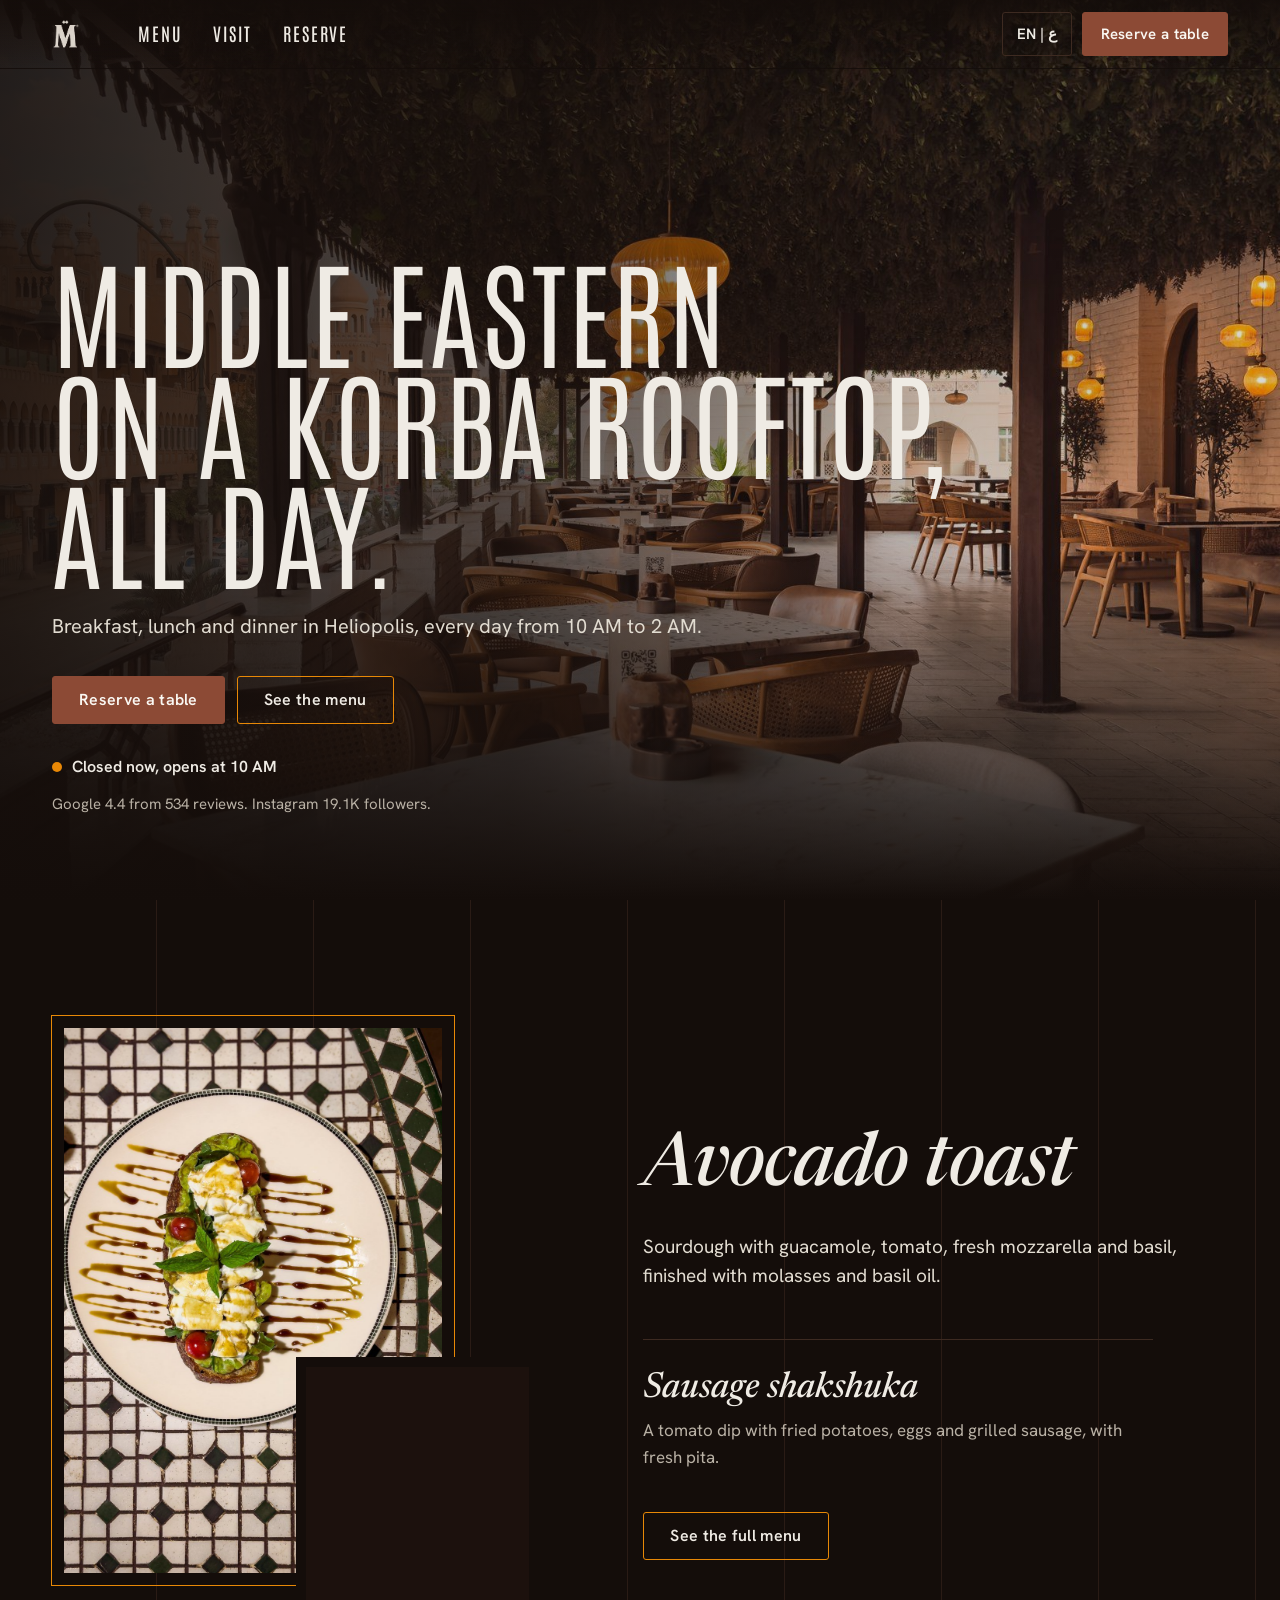
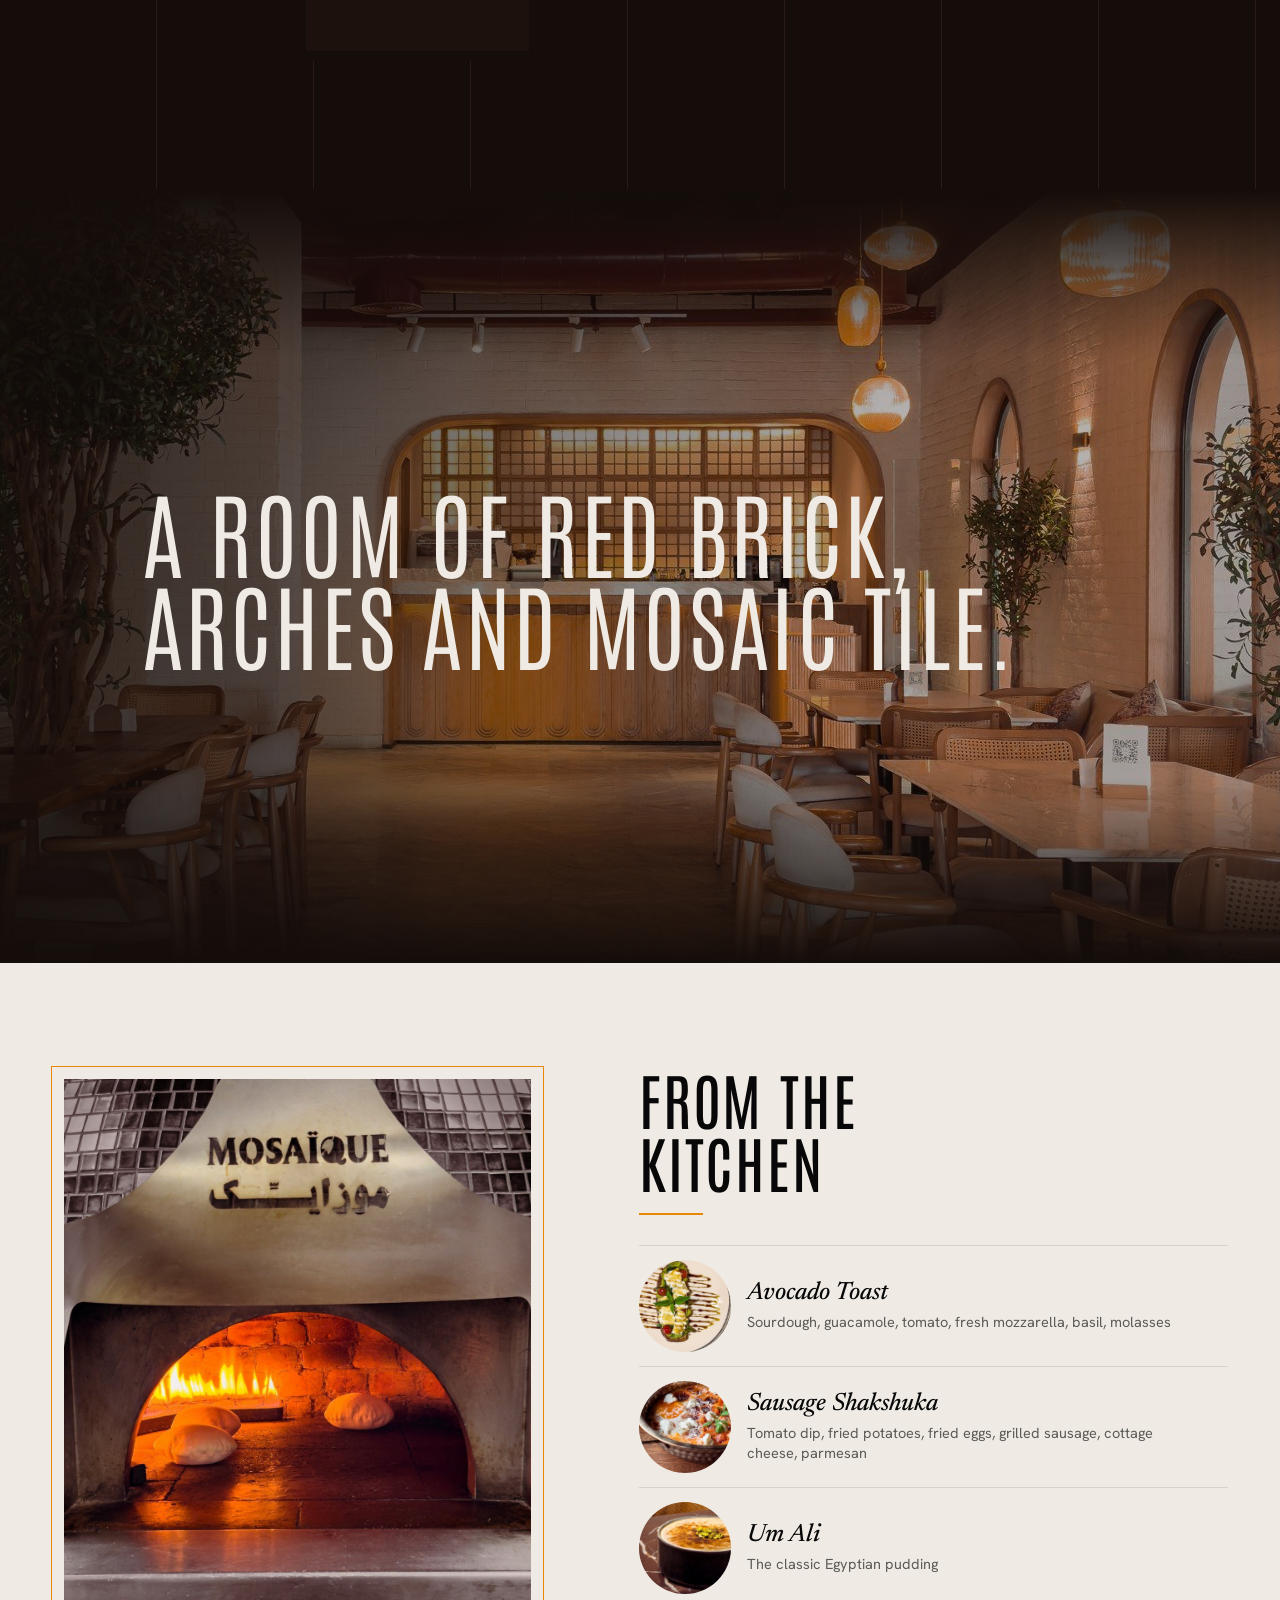
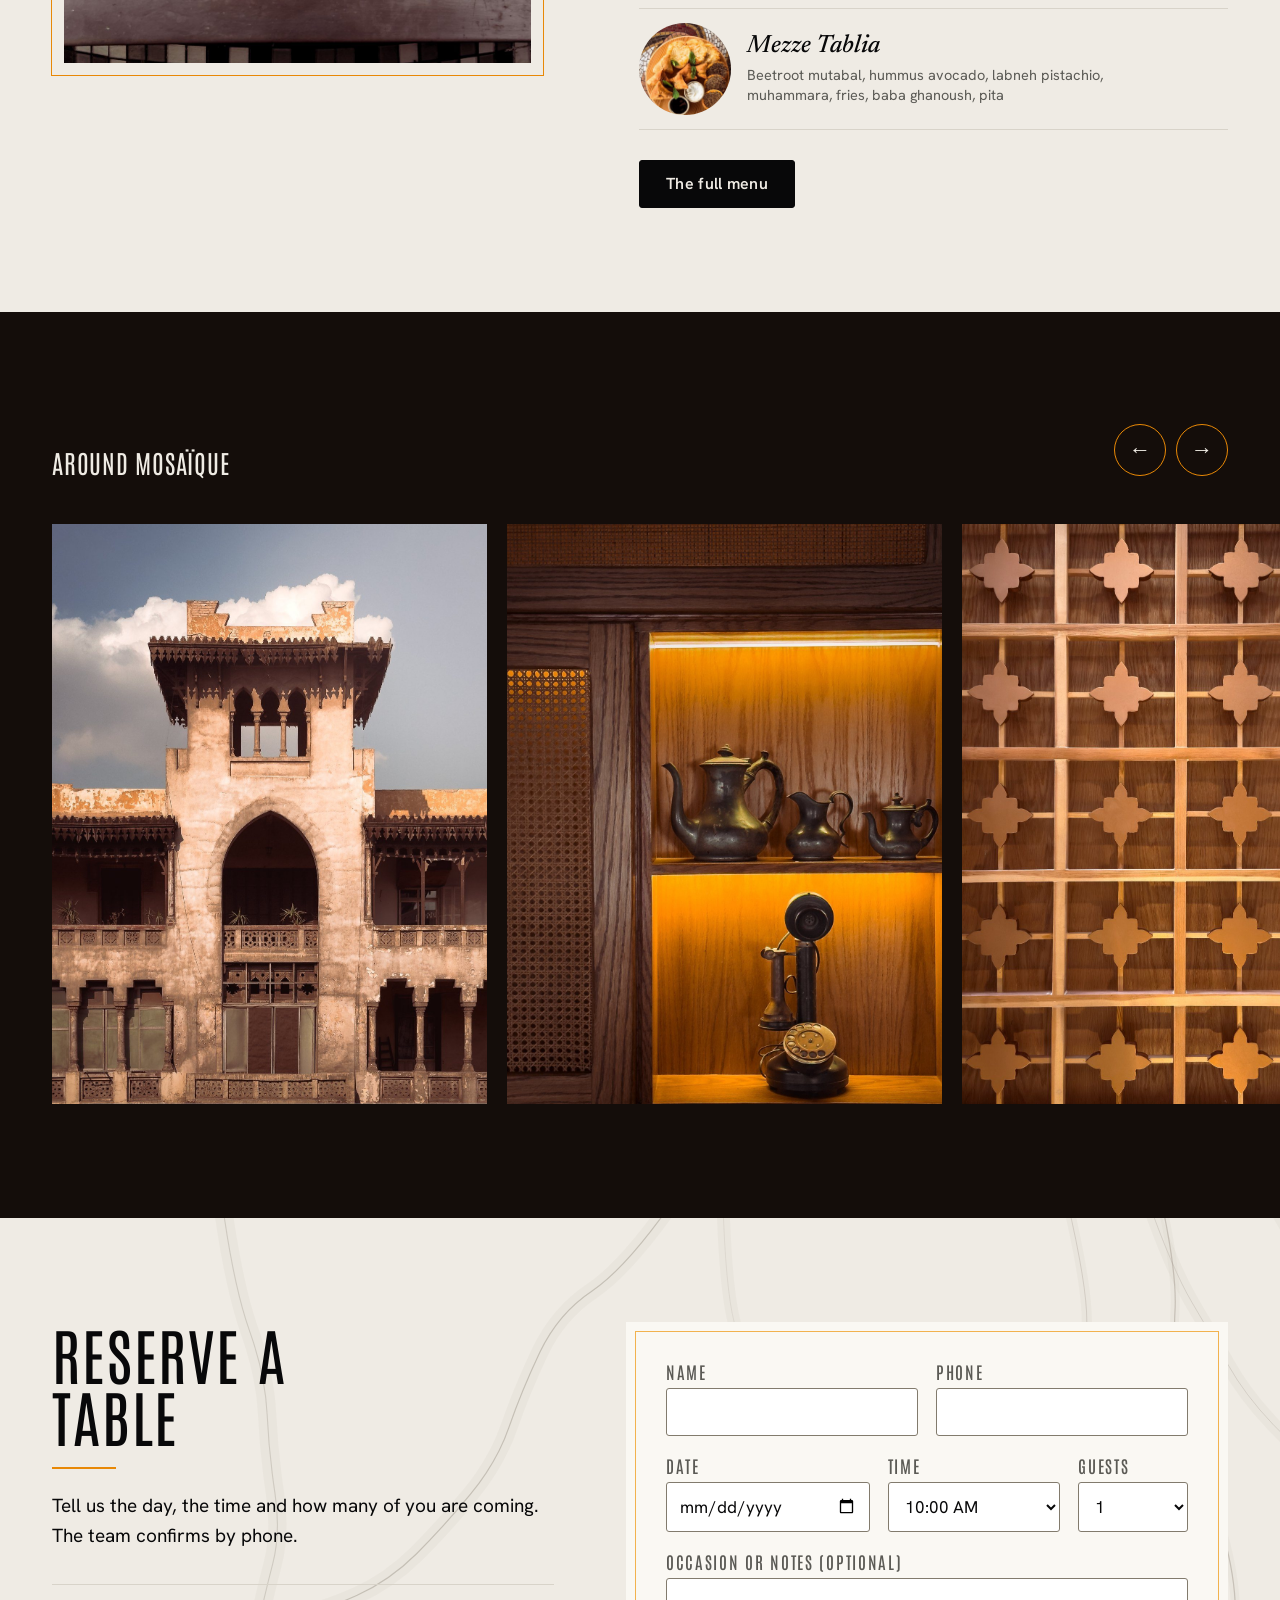
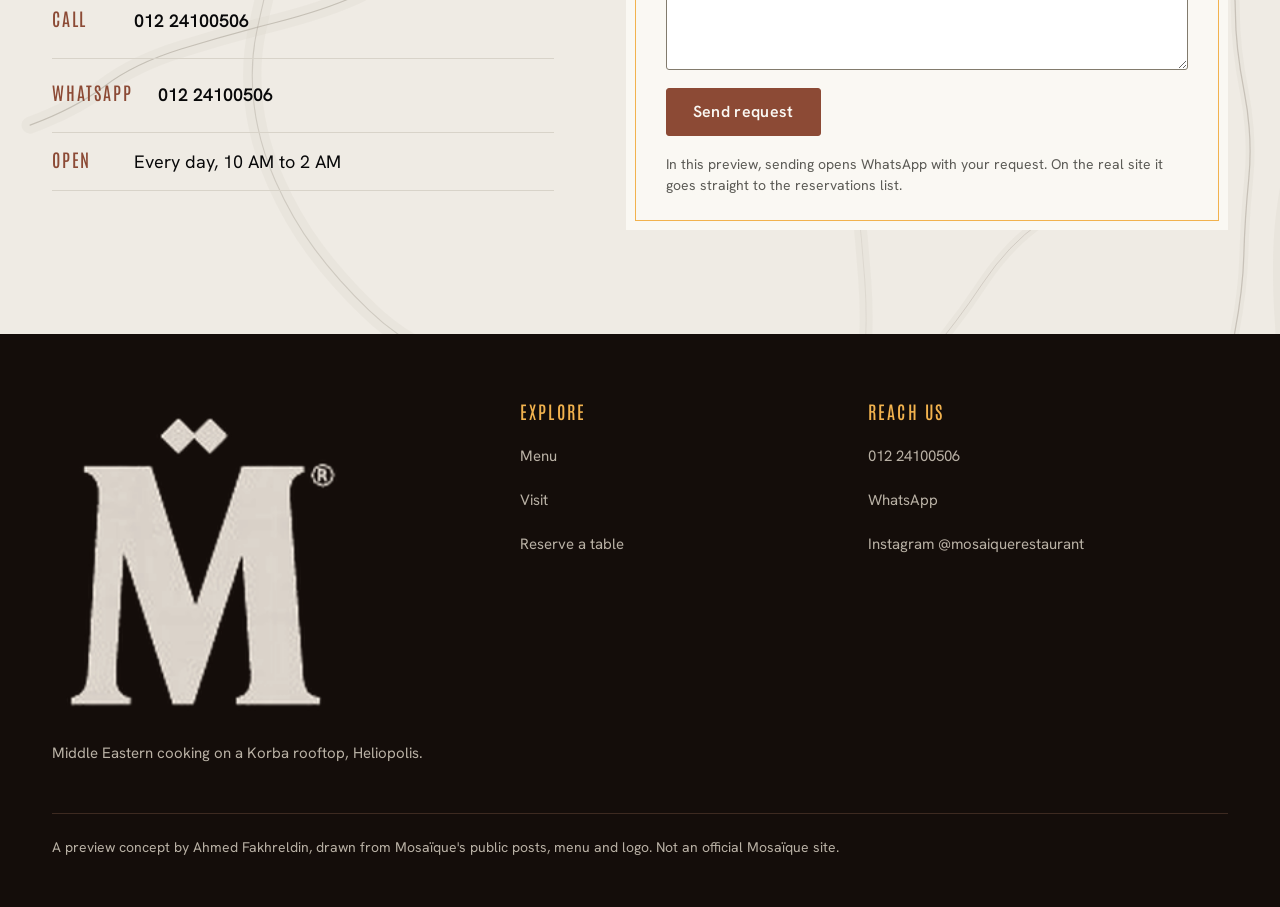
==== index.html @ 991c4fa8 "Initial preview site Co-Authored-By: Claude Sonnet 5.5 <noreply@anthropic.com> Claude-Session: https" ====
<!doctype html>
<html lang="en"><head><meta charset="utf-8"><meta name="viewport" content="width=device-width,initial-scale=1">
<title>Mosaïque | Middle Eastern rooftop restaurant in Korba, Heliopolis</title>
<meta name="description" content="Mosaïque, a Middle Eastern restaurant on a Korba rooftop in Heliopolis. Breakfast, lunch and dinner. Menu, hours, directions and table requests."><meta name="theme-color" content="#140D0A"><meta name="robots" content="noindex">
<meta property="og:title" content="Mosaïque | Middle Eastern rooftop restaurant in Korba, Heliopolis"><meta property="og:description" content="Mosaïque, a Middle Eastern restaurant on a Korba rooftop in Heliopolis. Breakfast, lunch and dinner. Menu, hours, directions and table requests."><meta property="og:image" content="img/mosaique/full/01_DeHsGhCKcgX.jpg">
<link rel="icon" type="image/png" href="img/mosaique/icon.png">
<script>document.documentElement.classList.add("js")</script>
<link rel="stylesheet" href="fonts.css"><link rel="stylesheet" href="site.css"></head><body data-open="600" data-close="120" data-open-text="Open now, until 2 AM" data-closed-text="Closed now, opens at 10 AM" data-wa="201224100506">
<a class="skip" href="#main">Skip to content</a><header class="hdr hdr--over"><div class="wrap">
 <a class="brand" href="index.html" aria-label="Mosaïque, home"><img src="img/mosaique/mark-cream.png" alt="Mosaïque" width="37" height="40"></a>
 <nav class="nav" aria-label="Main"><a href="menu.html">Menu</a><a href="visit.html">Visit</a><a href="index.html#reserve">Reserve</a></nav>
 <div class="hr"><button class="lang js-ar" type="button" aria-label="Switch to Arabic">EN | ع</button><a class="btn sm" href="index.html#reserve">Reserve a table</a></div>
 <button class="burger" type="button" aria-expanded="false" aria-controls="mnav" aria-label="Open menu"><i></i><i></i><i></i></button>
</div></header>
<nav class="mnav" id="mnav" aria-label="Menu"><a href="menu.html">Menu</a><a href="visit.html">Visit</a><a href="index.html#reserve">Reserve a table</a><a href="https://www.instagram.com/mosaiquerestaurant/" target="_blank" rel="noopener">Instagram</a>
 <a class="sub js-ar" href="#" onclick="return false">Arabic version: part of the full build</a></nav>
<main id="main">
<section class="hero2">
 <div class="hbg"><img src="img/mosaique/full/01_DeHsGhCKcgX.jpg" alt="The rooftop terrace at Mosaïque under a canopy of trees, with white marble tables, cane chairs and Korba rooftops beyond" width="1600" height="1199" fetchpriority="high" style="object-position:50% 55%"></div>
 <div class="wrap hwrap">
  <h1><span class="ln">Middle Eastern</span> <span class="ln">on a Korba rooftop,</span> <span class="ln">all day.</span></h1>
  <p class="sub">Breakfast, lunch and dinner in Heliopolis, every day from 10 AM to 2 AM.</p>
  <div class="cta"><a class="btn" href="#reserve">Reserve a table</a><a class="btn ghost" href="menu.html">See the menu</a></div>
  <p class="status js-status">Open every day, 10 AM to 2 AM</p>
  <p class="proof">Google 4.4 from 534 reviews. Instagram 19.1K followers.</p>
 </div>
</section>

<section class="sigf"><div class="wrap">
 <div class="sf-fig">
  <figure class="sf-main px ob rv"><img data-px="30" src="img/mosaique/full/09_DbgCRcpqm3R.jpg" alt="Avocado toast on sourdough, seen from above on a green and white mosaic table" width="1280" height="1600" loading="lazy" decoding="async"></figure>
  <figure class="sf-sub px rv" style="--d:.18s"><img data-px="-30" src="img/mosaique/full/10_DdzALqLKLV7.jpg" alt="A pan of shakshuka topped with white cheese beside a basket of flatbread, on a wooden table" width="1279" height="1600" loading="lazy" decoding="async"></figure>
 </div>
 <div class="sf-copy">
  <h2 class="rv">Avocado toast</h2>
  <p class="lead rv" style="--d:.1s">Sourdough with guacamole, tomato, fresh mozzarella and basil, finished with molasses and basil oil.</p>
  <div class="sf2 rv" style="--d:.2s"><h3>Sausage shakshuka</h3><p>A tomato dip with fried potatoes, eggs and grilled sausage, with fresh pita.</p></div>
  <div class="cta rv" style="--d:.3s"><a class="btn ghost" href="menu.html">See the full menu</a></div>
 </div>
</div></section>

<section class="pband">
 <div class="pimg"><img data-px="40" src="img/mosaique/full/03_Db0vfDmqZX3.jpg" alt="The dining room: exposed red brick ceiling, glass pendant lamps, arches and a herringbone parquet floor" width="1280" height="1600" loading="lazy" decoding="async"></div>
 <div class="wrap"><p class="bigline rv">A room of red brick, arches and mosaic tile.</p></div>
 
</section>

<section class="sec kitchen"><div class="wrap">
 <figure class="kfig px ob"><img data-px="30" src="img/mosaique/full/05_DdE0wC1Cuz8.jpg" alt="The mosaic-clad bread oven with a live fire and fresh pita inside" width="1279" height="1600" loading="lazy" decoding="async"></figure>
 <div>
  <h2 class="rv">From the kitchen</h2><span class="rule"></span>
  <ul class="rows"><li><span class="th"><img src="img/mosaique/dishes/avocado.jpg" alt="" width="600" height="400"></span><span class="it"><i>Avocado Toast</i><small>Sourdough, guacamole, tomato, fresh mozzarella, basil, molasses</small></span></li><li><span class="th"><img src="img/mosaique/dishes/shakshuka.jpg" alt="" width="600" height="400"></span><span class="it"><i>Sausage Shakshuka</i><small>Tomato dip, fried potatoes, fried eggs, grilled sausage, cottage cheese, parmesan</small></span></li><li><span class="th"><img src="img/mosaique/dishes/umali.jpg" alt="" width="600" height="400"></span><span class="it"><i>Um Ali</i><small>The classic Egyptian pudding</small></span></li><li><span class="th"><img src="img/mosaique/dishes/mezze.jpg" alt="" width="600" height="400"></span><span class="it"><i>Mezze Tablia</i><small>Beetroot mutabal, hummus avocado, labneh pistachio, muhammara, fries, baba ghanoush, pita</small></span></li></ul>
  <div class="more rv"><a class="btn dk" href="menu.html">The full menu</a></div>
 </div>
</div></section>

<section class="evening">
 <div class="wrap ehead"><h2 class="rv">Around Mosaïque</h2>
  <div class="gnav"><button type="button" class="js-prev" aria-label="Previous photos">&#8592;</button><button type="button" class="js-next" aria-label="Next photos">&#8594;</button></div></div>
 <div class="track js-track" tabindex="0" role="region" aria-label="Photos of Mosaïque, scroll sideways"><figure><img src="img/mosaique/full/02_DcyK-RQqjgc.jpg" alt="The tower and carved wooden balconies of the historic Heliopolis building" width="1363" height="1600" loading="lazy" decoding="async"></figure><figure><img src="img/mosaique/full/06_DdekKAKil94.jpg" alt="A wood niche with vintage teapots and a candlestick telephone, lit amber" width="1278" height="1600" loading="lazy" decoding="async"></figure><figure><img src="img/mosaique/full/07_DcgsuUhioS3.jpg" alt="A carved wooden screen in a star pattern, lit warm" width="1279" height="1600" loading="lazy" decoding="async"></figure><figure><img src="img/mosaique/full/08_DanBxMtqJHK.jpg" alt="A round plate of baked bites with dips, on a leaf-pattern mosaic table seen from above" width="1279" height="1600" loading="lazy" decoding="async"></figure><figure><img src="img/mosaique/full/11_DcJmSlvqumq.jpg" alt="A pistachio-topped dessert in a black bowl on burgundy marble, with a cane chair behind" width="1281" height="1600" loading="lazy" decoding="async"></figure></div>
 
</section>

<section class="sec reserve" id="reserve"><svg class="marble" viewBox="0 0 1600 900" preserveAspectRatio="xMidYMid slice" aria-hidden="true" focusable="false"><path d="M842.2,-20.0 Q782.3,65.5 740.1,93.6 Q697.9,121.7 674.8,170.3 Q651.8,219.0 636.5,263.3 Q621.3,307.7 587.6,348.4 Q553.9,389.2 520.4,422.5 Q486.9,455.8 445.8,474.4 Q404.7,492.9 344.7,508.1 Q284.7,523.2 226.4,541.3 Q168.1,559.4 131.1,587.4 Q94.1,615.3 37.6,636.4" fill="none" stroke="#CBC5BA" stroke-width="21.2" stroke-opacity=".16" stroke-linecap="round"/><path d="M842.2,-20.0 Q782.3,65.5 740.1,93.6 Q697.9,121.7 674.8,170.3 Q651.8,219.0 636.5,263.3 Q621.3,307.7 587.6,348.4 Q553.9,389.2 520.4,422.5 Q486.9,455.8 445.8,474.4 Q404.7,492.9 344.7,508.1 Q284.7,523.2 226.4,541.3 Q168.1,559.4 131.1,587.4 Q94.1,615.3 37.6,636.4" fill="none" stroke="#9D968A" stroke-width="1.49" stroke-opacity="0.48" stroke-linecap="round"/><path d="M-125.8,-20.0 Q-71.3,63.5 -64.8,118.5 Q-58.3,173.5 -65.1,224.1 Q-71.8,274.7 -97.1,316.2 Q-122.3,357.7 -141.0,399.4 Q-159.7,441.0 -180.5,488.1 Q-201.3,535.2 -207.8,593.2 Q-214.4,651.1 -213.3,709.3 Q-212.2,767.4 -214.0,807.6 Q-215.7,847.8 -226.8,895.8 Q-237.9,943.9 -241.1,998.3" fill="none" stroke="#CBC5BA" stroke-width="13.6" stroke-opacity=".16" stroke-linecap="round"/><path d="M-125.8,-20.0 Q-71.3,63.5 -64.8,118.5 Q-58.3,173.5 -65.1,224.1 Q-71.8,274.7 -97.1,316.2 Q-122.3,357.7 -141.0,399.4 Q-159.7,441.0 -180.5,488.1 Q-201.3,535.2 -207.8,593.2 Q-214.4,651.1 -213.3,709.3 Q-212.2,767.4 -214.0,807.6 Q-215.7,847.8 -226.8,895.8 Q-237.9,943.9 -241.1,998.3" fill="none" stroke="#9D968A" stroke-width="0.68" stroke-opacity="0.50" stroke-linecap="round"/><path d="M1587.3,-20.0 Q1639.9,65.3 1659.0,114.8 Q1678.0,164.2 1694.9,206.0 Q1711.7,247.7 1737.6,282.9 Q1763.5,318.1 1783.8,370.0 Q1804.2,421.9 1808.4,462.8 Q1812.7,503.7 1802.1,557.3 Q1791.5,611.0 1764.0,652.9 Q1736.4,694.9 1728.6,746.7 Q1720.7,798.5 1721.2,843.8 Q1721.7,889.1 1734.1,941.7" fill="none" stroke="#CBC5BA" stroke-width="16.3" stroke-opacity=".16" stroke-linecap="round"/><path d="M1587.3,-20.0 Q1639.9,65.3 1659.0,114.8 Q1678.0,164.2 1694.9,206.0 Q1711.7,247.7 1737.6,282.9 Q1763.5,318.1 1783.8,370.0 Q1804.2,421.9 1808.4,462.8 Q1812.7,503.7 1802.1,557.3 Q1791.5,611.0 1764.0,652.9 Q1736.4,694.9 1728.6,746.7 Q1720.7,798.5 1721.2,843.8 Q1721.7,889.1 1734.1,941.7" fill="none" stroke="#9D968A" stroke-width="1.03" stroke-opacity="0.39" stroke-linecap="round"/><path d="M903.6,-20.0 Q906.8,90.0 917.7,132.7 Q928.7,175.3 942.0,227.1 Q955.4,279.0 969.5,334.6 Q983.5,390.2 1005.4,443.8 Q1027.2,497.5 1047.2,541.7 Q1067.2,585.8 1066.7,631.9 Q1066.1,678.0 1071.7,728.1 Q1077.2,778.2 1080.9,829.5 Q1084.7,880.9 1080.4,929.7 Q1076.2,978.6 1074.6,1029.3" fill="none" stroke="#CBC5BA" stroke-width="16.1" stroke-opacity=".16" stroke-linecap="round"/><path d="M903.6,-20.0 Q906.8,90.0 917.7,132.7 Q928.7,175.3 942.0,227.1 Q955.4,279.0 969.5,334.6 Q983.5,390.2 1005.4,443.8 Q1027.2,497.5 1047.2,541.7 Q1067.2,585.8 1066.7,631.9 Q1066.1,678.0 1071.7,728.1 Q1077.2,778.2 1080.9,829.5 Q1084.7,880.9 1080.4,929.7 Q1076.2,978.6 1074.6,1029.3" fill="none" stroke="#9D968A" stroke-width="0.61" stroke-opacity="0.34" stroke-linecap="round"/><path d="M1736.6,-20.0 Q1698.0,63.6 1689.7,116.9 Q1681.4,170.2 1691.8,227.1 Q1702.2,284.1 1709.7,325.8 Q1717.3,367.5 1705.5,407.2 Q1693.8,447.0 1680.8,490.3 Q1667.8,533.7 1647.7,586.5 Q1627.5,639.2 1616.0,688.0 Q1604.6,736.8 1602.2,782.2 Q1599.9,827.5 1603.8,883.8 Q1607.7,940.0 1593.4,978.5" fill="none" stroke="#CBC5BA" stroke-width="20.3" stroke-opacity=".16" stroke-linecap="round"/><path d="M1736.6,-20.0 Q1698.0,63.6 1689.7,116.9 Q1681.4,170.2 1691.8,227.1 Q1702.2,284.1 1709.7,325.8 Q1717.3,367.5 1705.5,407.2 Q1693.8,447.0 1680.8,490.3 Q1667.8,533.7 1647.7,586.5 Q1627.5,639.2 1616.0,688.0 Q1604.6,736.8 1602.2,782.2 Q1599.9,827.5 1603.8,883.8 Q1607.7,940.0 1593.4,978.5" fill="none" stroke="#9D968A" stroke-width="0.97" stroke-opacity="0.45" stroke-linecap="round"/><path d="M1434.7,-20.0 Q1465.9,67.6 1489.8,107.7 Q1513.7,147.9 1535.0,185.8 Q1556.2,223.7 1591.1,260.3 Q1625.9,296.9 1664.0,324.9 Q1702.0,352.9 1731.6,390.3 Q1761.1,427.7 1792.9,467.2 Q1824.6,506.7 1861.2,546.7 Q1897.7,586.8 1943.7,609.4 Q1989.8,632.0 2030.0,662.5 Q2070.2,693.0 2111.7,729.6" fill="none" stroke="#CBC5BA" stroke-width="18.3" stroke-opacity=".16" stroke-linecap="round"/><path d="M1434.7,-20.0 Q1465.9,67.6 1489.8,107.7 Q1513.7,147.9 1535.0,185.8 Q1556.2,223.7 1591.1,260.3 Q1625.9,296.9 1664.0,324.9 Q1702.0,352.9 1731.6,390.3 Q1761.1,427.7 1792.9,467.2 Q1824.6,506.7 1861.2,546.7 Q1897.7,586.8 1943.7,609.4 Q1989.8,632.0 2030.0,662.5 Q2070.2,693.0 2111.7,729.6" fill="none" stroke="#9D968A" stroke-width="0.79" stroke-opacity="0.44" stroke-linecap="round"/><path d="M1333.8,-20.0 Q1359.0,87.5 1358.5,132.3 Q1357.9,177.2 1365.9,216.7 Q1373.8,256.2 1397.2,299.6 Q1420.7,343.1 1429.0,385.9 Q1437.3,428.7 1430.7,474.9 Q1424.1,521.1 1407.2,576.6 Q1390.3,632.1 1365.6,681.1 Q1340.9,730.1 1300.7,757.9 Q1260.5,785.7 1228.1,834.5 Q1195.8,883.3 1158.5,926.7" fill="none" stroke="#CBC5BA" stroke-width="12.6" stroke-opacity=".16" stroke-linecap="round"/><path d="M1333.8,-20.0 Q1359.0,87.5 1358.5,132.3 Q1357.9,177.2 1365.9,216.7 Q1373.8,256.2 1397.2,299.6 Q1420.7,343.1 1429.0,385.9 Q1437.3,428.7 1430.7,474.9 Q1424.1,521.1 1407.2,576.6 Q1390.3,632.1 1365.6,681.1 Q1340.9,730.1 1300.7,757.9 Q1260.5,785.7 1228.1,834.5 Q1195.8,883.3 1158.5,926.7" fill="none" stroke="#9D968A" stroke-width="0.83" stroke-opacity="0.47" stroke-linecap="round"/><path d="M1451.4,-20.0 Q1471.7,73.3 1468.7,119.5 Q1465.8,165.7 1481.1,205.3 Q1496.5,244.8 1504.5,292.7 Q1512.6,340.5 1528.3,395.1 Q1544.0,449.7 1544.2,494.0 Q1544.3,538.3 1555.2,594.3 Q1566.1,650.4 1561.0,702.8 Q1555.9,755.1 1554.8,799.0 Q1553.7,843.0 1542.5,900.7 Q1531.3,958.5 1522.3,1010.5" fill="none" stroke="#CBC5BA" stroke-width="11.0" stroke-opacity=".16" stroke-linecap="round"/><path d="M1451.4,-20.0 Q1471.7,73.3 1468.7,119.5 Q1465.8,165.7 1481.1,205.3 Q1496.5,244.8 1504.5,292.7 Q1512.6,340.5 1528.3,395.1 Q1544.0,449.7 1544.2,494.0 Q1544.3,538.3 1555.2,594.3 Q1566.1,650.4 1561.0,702.8 Q1555.9,755.1 1554.8,799.0 Q1553.7,843.0 1542.5,900.7 Q1531.3,958.5 1522.3,1010.5" fill="none" stroke="#9D968A" stroke-width="1.57" stroke-opacity="0.45" stroke-linecap="round"/><path d="M277.3,-20.0 Q291.8,87.0 311.6,142.6 Q331.5,198.3 333.9,247.7 Q336.2,297.1 343.7,346.4 Q351.1,395.7 340.8,435.2 Q330.5,474.8 321.0,518.9 Q311.6,563.0 317.6,611.3 Q323.6,659.7 344.4,706.6 Q365.2,753.6 393.6,791.8 Q422.0,830.1 461.4,868.1 Q500.8,906.2 550.1,925.8" fill="none" stroke="#CBC5BA" stroke-width="22.8" stroke-opacity=".16" stroke-linecap="round"/><path d="M277.3,-20.0 Q291.8,87.0 311.6,142.6 Q331.5,198.3 333.9,247.7 Q336.2,297.1 343.7,346.4 Q351.1,395.7 340.8,435.2 Q330.5,474.8 321.0,518.9 Q311.6,563.0 317.6,611.3 Q323.6,659.7 344.4,706.6 Q365.2,753.6 393.6,791.8 Q422.0,830.1 461.4,868.1 Q500.8,906.2 550.1,925.8" fill="none" stroke="#9D968A" stroke-width="1.37" stroke-opacity="0.34" stroke-linecap="round"/></svg><div class="wrap">
 <div class="rcopy">
  <h2>Reserve a table</h2><span class="rule"></span>
  <p class="lead">Tell us the day, the time and how many of you are coming. The team confirms by phone.</p>
  <ul class="ways"><li><span>Call</span><a href="tel:+201224100506">012 24100506</a></li><li><span>WhatsApp</span><a href="https://wa.me/201224100506" target="_blank" rel="noopener">012 24100506</a></li><li><span>Open</span>Every day, 10 AM to 2 AM</li></ul>
 </div>
 <form class="rform js-rform" id="rform" novalidate>
  <div class="two"><div class="fld"><label for="rf-name">Name</label><input id="rf-name" name="name" autocomplete="name" required></div><div class="fld"><label for="rf-phone">Phone</label><input id="rf-phone" name="phone" type="tel" autocomplete="tel" inputmode="tel" required></div></div>
  <div class="three"><div class="fld"><label for="rf-date">Date</label><input id="rf-date" name="date" type="date" required></div><div class="fld"><label for="rf-time">Time</label><select id="rf-time" name="time"><option>10:00 AM</option><option>10:30 AM</option><option>11:00 AM</option><option>11:30 AM</option><option>12:00 PM</option><option>12:30 PM</option><option>1:00 PM</option><option>1:30 PM</option><option>2:00 PM</option><option>2:30 PM</option><option>3:00 PM</option><option>3:30 PM</option><option>4:00 PM</option><option>4:30 PM</option><option>5:00 PM</option><option>5:30 PM</option><option>6:00 PM</option><option>6:30 PM</option><option>7:00 PM</option><option>7:30 PM</option><option>8:00 PM</option><option>8:30 PM</option><option>9:00 PM</option><option>9:30 PM</option><option>10:00 PM</option><option>10:30 PM</option><option>11:00 PM</option><option>11:30 PM</option><option>12:00 AM</option><option>12:30 AM</option><option>1:00 AM</option><option>1:30 AM</option></select></div><div class="fld"><label for="rf-guests">Guests</label><select id="rf-guests" name="guests"><option>1</option><option>2</option><option>3</option><option>4</option><option>5</option><option>6</option><option>7</option><option>8</option><option>9</option><option>10</option><option>11</option><option>12</option></select></div></div>
  <div class="fld"><label for="rf-notes">Occasion or notes (optional)</label><textarea id="rf-notes" name="notes" rows="3"></textarea></div>
  <p class="rerr" id="rf-err" role="alert" hidden></p>
  <button class="btn" type="submit">Send request</button>
  <p class="fine">In this preview, sending opens WhatsApp with your request. On the real site it goes straight to the reservations list.</p>
  <a class="js-mail" href="#" hidden tabindex="-1" aria-hidden="true">send</a>
 </form>
</div></section>
</main><footer class="ftr"><div class="wrap">
 <div><img src="img/mosaique/logo-cream.png" alt="Mosaïque, Korba" width="112" height="120"><p style="margin-top:18px">Middle Eastern cooking on a Korba rooftop, Heliopolis.</p></div>
 <div><h4>Explore</h4><ul><li><a href="menu.html">Menu</a></li><li><a href="visit.html">Visit</a></li><li><a href="index.html#reserve">Reserve a table</a></li></ul></div>
 <div><h4>Reach us</h4><ul><li><a href="tel:+201224100506">012 24100506</a></li><li><a href="https://wa.me/201224100506" target="_blank" rel="noopener">WhatsApp</a></li><li><a href="https://www.instagram.com/mosaiquerestaurant/" target="_blank" rel="noopener">Instagram @mosaiquerestaurant</a></li></ul></div>
 <p class="fine">A preview concept by Ahmed Fakhreldin, drawn from Mosaïque's public posts, menu and logo. Not an official Mosaïque site.</p>
</div></footer><nav class="mbar" aria-label="Quick actions"><a class="main" href="index.html#reserve">Reserve</a><a href="menu.html">Menu</a><a href="tel:+201224100506">Call</a></nav><div class="toast" role="status" aria-live="polite">The Arabic version is part of the full build.</div><script src="app.js"></script></body></html>
---- fonts.css ----
/* latin-ext */
@font-face {
  font-family: 'Antonio';
  font-style: normal;
  font-weight: 300;
  font-display: swap;
  src: url(fonts/c0c201a4a9ea.woff2) format('woff2');
  unicode-range: U+0100-02BA, U+02BD-02C5, U+02C7-02CC, U+02CE-02D7, U+02DD-02FF, U+0304, U+0308, U+0329, U+1D00-1DBF, U+1E00-1E9F, U+1EF2-1EFF, U+2020, U+20A0-20AB, U+20AD-20C0, U+2113, U+2C60-2C7F, U+A720-A7FF;
}
/* latin */
@font-face {
  font-family: 'Antonio';
  font-style: normal;
  font-weight: 300;
  font-display: swap;
  src: url(fonts/6b497ad16e94.woff2) format('woff2');
  unicode-range: U+0000-00FF, U+0131, U+0152-0153, U+02BB-02BC, U+02C6, U+02DA, U+02DC, U+0304, U+0308, U+0329, U+2000-206F, U+20AC, U+2122, U+2191, U+2193, U+2212, U+2215, U+FEFF, U+FFFD;
}
/* latin-ext */
@font-face {
  font-family: 'Antonio';
  font-style: normal;
  font-weight: 400;
  font-display: swap;
  src: url(fonts/c0c201a4a9ea.woff2) format('woff2');
  unicode-range: U+0100-02BA, U+02BD-02C5, U+02C7-02CC, U+02CE-02D7, U+02DD-02FF, U+0304, U+0308, U+0329, U+1D00-1DBF, U+1E00-1E9F, U+1EF2-1EFF, U+2020, U+20A0-20AB, U+20AD-20C0, U+2113, U+2C60-2C7F, U+A720-A7FF;
}
/* latin */
@font-face {
  font-family: 'Antonio';
  font-style: normal;
  font-weight: 400;
  font-display: swap;
  src: url(fonts/6b497ad16e94.woff2) format('woff2');
  unicode-range: U+0000-00FF, U+0131, U+0152-0153, U+02BB-02BC, U+02C6, U+02DA, U+02DC, U+0304, U+0308, U+0329, U+2000-206F, U+20AC, U+2122, U+2191, U+2193, U+2212, U+2215, U+FEFF, U+FFFD;
}
/* latin-ext */
@font-face {
  font-family: 'Antonio';
  font-style: normal;
  font-weight: 500;
  font-display: swap;
  src: url(fonts/c0c201a4a9ea.woff2) format('woff2');
  unicode-range: U+0100-02BA, U+02BD-02C5, U+02C7-02CC, U+02CE-02D7, U+02DD-02FF, U+0304, U+0308, U+0329, U+1D00-1DBF, U+1E00-1E9F, U+1EF2-1EFF, U+2020, U+20A0-20AB, U+20AD-20C0, U+2113, U+2C60-2C7F, U+A720-A7FF;
}
/* latin */
@font-face {
  font-family: 'Antonio';
  font-style: normal;
  font-weight: 500;
  font-display: swap;
  src: url(fonts/6b497ad16e94.woff2) format('woff2');
  unicode-range: U+0000-00FF, U+0131, U+0152-0153, U+02BB-02BC, U+02C6, U+02DA, U+02DC, U+0304, U+0308, U+0329, U+2000-206F, U+20AC, U+2122, U+2191, U+2193, U+2212, U+2215, U+FEFF, U+FFFD;
}
/* latin-ext */
@font-face {
  font-family: 'Antonio';
  font-style: normal;
  font-weight: 600;
  font-display: swap;
  src: url(fonts/c0c201a4a9ea.woff2) format('woff2');
  unicode-range: U+0100-02BA, U+02BD-02C5, U+02C7-02CC, U+02CE-02D7, U+02DD-02FF, U+0304, U+0308, U+0329, U+1D00-1DBF, U+1E00-1E9F, U+1EF2-1EFF, U+2020, U+20A0-20AB, U+20AD-20C0, U+2113, U+2C60-2C7F, U+A720-A7FF;
}
/* latin */
@font-face {
  font-family: 'Antonio';
  font-style: normal;
  font-weight: 600;
  font-display: swap;
  src: url(fonts/6b497ad16e94.woff2) format('woff2');
  unicode-range: U+0000-00FF, U+0131, U+0152-0153, U+02BB-02BC, U+02C6, U+02DA, U+02DC, U+0304, U+0308, U+0329, U+2000-206F, U+20AC, U+2122, U+2191, U+2193, U+2212, U+2215, U+FEFF, U+FFFD;
}
/* cyrillic-ext */
@font-face {
  font-family: 'Hanken Grotesk';
  font-style: normal;
  font-weight: 400;
  font-display: swap;
  src: url(fonts/00849f11728e.woff2) format('woff2');
  unicode-range: U+0460-052F, U+1C80-1C8A, U+20B4, U+2DE0-2DFF, U+A640-A69F, U+FE2E-FE2F;
}
/* vietnamese */
@font-face {
  font-family: 'Hanken Grotesk';
  font-style: normal;
  font-weight: 400;
  font-display: swap;
  src: url(fonts/e98c510959ab.woff2) format('woff2');
  unicode-range: U+0102-0103, U+0110-0111, U+0128-0129, U+0168-0169, U+01A0-01A1, U+01AF-01B0, U+0300-0301, U+0303-0304, U+0308-0309, U+0323, U+0329, U+1EA0-1EF9, U+20AB;
}
/* latin-ext */
@font-face {
  font-family: 'Hanken Grotesk';
  font-style: normal;
  font-weight: 400;
  font-display: swap;
  src: url(fonts/af150b918157.woff2) format('woff2');
  unicode-range: U+0100-02BA, U+02BD-02C5, U+02C7-02CC, U+02CE-02D7, U+02DD-02FF, U+0304, U+0308, U+0329, U+1D00-1DBF, U+1E00-1E9F, U+1EF2-1EFF, U+2020, U+20A0-20AB, U+20AD-20C0, U+2113, U+2C60-2C7F, U+A720-A7FF;
}
/* latin */
@font-face {
  font-family: 'Hanken Grotesk';
  font-style: normal;
  font-weight: 400;
  font-display: swap;
  src: url(fonts/60503460da53.woff2) format('woff2');
  unicode-range: U+0000-00FF, U+0131, U+0152-0153, U+02BB-02BC, U+02C6, U+02DA, U+02DC, U+0304, U+0308, U+0329, U+2000-206F, U+20AC, U+2122, U+2191, U+2193, U+2212, U+2215, U+FEFF, U+FFFD;
}
/* cyrillic-ext */
@font-face {
  font-family: 'Hanken Grotesk';
  font-style: normal;
  font-weight: 500;
  font-display: swap;
  src: url(fonts/00849f11728e.woff2) format('woff2');
  unicode-range: U+0460-052F, U+1C80-1C8A, U+20B4, U+2DE0-2DFF, U+A640-A69F, U+FE2E-FE2F;
}
/* vietnamese */
@font-face {
  font-family: 'Hanken Grotesk';
  font-style: normal;
  font-weight: 500;
  font-display: swap;
  src: url(fonts/e98c510959ab.woff2) format('woff2');
  unicode-range: U+0102-0103, U+0110-0111, U+0128-0129, U+0168-0169, U+01A0-01A1, U+01AF-01B0, U+0300-0301, U+0303-0304, U+0308-0309, U+0323, U+0329, U+1EA0-1EF9, U+20AB;
}
/* latin-ext */
@font-face {
  font-family: 'Hanken Grotesk';
  font-style: normal;
  font-weight: 500;
  font-display: swap;
  src: url(fonts/af150b918157.woff2) format('woff2');
  unicode-range: U+0100-02BA, U+02BD-02C5, U+02C7-02CC, U+02CE-02D7, U+02DD-02FF, U+0304, U+0308, U+0329, U+1D00-1DBF, U+1E00-1E9F, U+1EF2-1EFF, U+2020, U+20A0-20AB, U+20AD-20C0, U+2113, U+2C60-2C7F, U+A720-A7FF;
}
/* latin */
@font-face {
  font-family: 'Hanken Grotesk';
  font-style: normal;
  font-weight: 500;
  font-display: swap;
  src: url(fonts/60503460da53.woff2) format('woff2');
  unicode-range: U+0000-00FF, U+0131, U+0152-0153, U+02BB-02BC, U+02C6, U+02DA, U+02DC, U+0304, U+0308, U+0329, U+2000-206F, U+20AC, U+2122, U+2191, U+2193, U+2212, U+2215, U+FEFF, U+FFFD;
}
/* cyrillic-ext */
@font-face {
  font-family: 'Hanken Grotesk';
  font-style: normal;
  font-weight: 600;
  font-display: swap;
  src: url(fonts/00849f11728e.woff2) format('woff2');
  unicode-range: U+0460-052F, U+1C80-1C8A, U+20B4, U+2DE0-2DFF, U+A640-A69F, U+FE2E-FE2F;
}
/* vietnamese */
@font-face {
  font-family: 'Hanken Grotesk';
  font-style: normal;
  font-weight: 600;
  font-display: swap;
  src: url(fonts/e98c510959ab.woff2) format('woff2');
  unicode-range: U+0102-0103, U+0110-0111, U+0128-0129, U+0168-0169, U+01A0-01A1, U+01AF-01B0, U+0300-0301, U+0303-0304, U+0308-0309, U+0323, U+0329, U+1EA0-1EF9, U+20AB;
}
/* latin-ext */
@font-face {
  font-family: 'Hanken Grotesk';
  font-style: normal;
  font-weight: 600;
  font-display: swap;
  src: url(fonts/af150b918157.woff2) format('woff2');
  unicode-range: U+0100-02BA, U+02BD-02C5, U+02C7-02CC, U+02CE-02D7, U+02DD-02FF, U+0304, U+0308, U+0329, U+1D00-1DBF, U+1E00-1E9F, U+1EF2-1EFF, U+2020, U+20A0-20AB, U+20AD-20C0, U+2113, U+2C60-2C7F, U+A720-A7FF;
}
/* latin */
@font-face {
  font-family: 'Hanken Grotesk';
  font-style: normal;
  font-weight: 600;
  font-display: swap;
  src: url(fonts/60503460da53.woff2) format('woff2');
  unicode-range: U+0000-00FF, U+0131, U+0152-0153, U+02BB-02BC, U+02C6, U+02DA, U+02DC, U+0304, U+0308, U+0329, U+2000-206F, U+20AC, U+2122, U+2191, U+2193, U+2212, U+2215, U+FEFF, U+FFFD;
}
/* cyrillic-ext */
@font-face {
  font-family: 'Hanken Grotesk';
  font-style: normal;
  font-weight: 700;
  font-display: swap;
  src: url(fonts/00849f11728e.woff2) format('woff2');
  unicode-range: U+0460-052F, U+1C80-1C8A, U+20B4, U+2DE0-2DFF, U+A640-A69F, U+FE2E-FE2F;
}
/* vietnamese */
@font-face {
  font-family: 'Hanken Grotesk';
  font-style: normal;
  font-weight: 700;
  font-display: swap;
  src: url(fonts/e98c510959ab.woff2) format('woff2');
  unicode-range: U+0102-0103, U+0110-0111, U+0128-0129, U+0168-0169, U+01A0-01A1, U+01AF-01B0, U+0300-0301, U+0303-0304, U+0308-0309, U+0323, U+0329, U+1EA0-1EF9, U+20AB;
}
/* latin-ext */
@font-face {
  font-family: 'Hanken Grotesk';
  font-style: normal;
  font-weight: 700;
  font-display: swap;
  src: url(fonts/af150b918157.woff2) format('woff2');
  unicode-range: U+0100-02BA, U+02BD-02C5, U+02C7-02CC, U+02CE-02D7, U+02DD-02FF, U+0304, U+0308, U+0329, U+1D00-1DBF, U+1E00-1E9F, U+1EF2-1EFF, U+2020, U+20A0-20AB, U+20AD-20C0, U+2113, U+2C60-2C7F, U+A720-A7FF;
}
/* latin */
@font-face {
  font-family: 'Hanken Grotesk';
  font-style: normal;
  font-weight: 700;
  font-display: swap;
  src: url(fonts/60503460da53.woff2) format('woff2');
  unicode-range: U+0000-00FF, U+0131, U+0152-0153, U+02BB-02BC, U+02C6, U+02DA, U+02DC, U+0304, U+0308, U+0329, U+2000-206F, U+20AC, U+2122, U+2191, U+2193, U+2212, U+2215, U+FEFF, U+FFFD;
}
/* vietnamese */
@font-face {
  font-family: 'Newsreader';
  font-style: italic;
  font-weight: 400;
  font-display: swap;
  src: url(fonts/bff6159ff1e2.woff2) format('woff2');
  unicode-range: U+0102-0103, U+0110-0111, U+0128-0129, U+0168-0169, U+01A0-01A1, U+01AF-01B0, U+0300-0301, U+0303-0304, U+0308-0309, U+0323, U+0329, U+1EA0-1EF9, U+20AB;
}
/* latin-ext */
@font-face {
  font-family: 'Newsreader';
  font-style: italic;
  font-weight: 400;
  font-display: swap;
  src: url(fonts/c62bdcbb62e4.woff2) format('woff2');
  unicode-range: U+0100-02BA, U+02BD-02C5, U+02C7-02CC, U+02CE-02D7, U+02DD-02FF, U+0304, U+0308, U+0329, U+1D00-1DBF, U+1E00-1E9F, U+1EF2-1EFF, U+2020, U+20A0-20AB, U+20AD-20C0, U+2113, U+2C60-2C7F, U+A720-A7FF;
}
/* latin */
@font-face {
  font-family: 'Newsreader';
  font-style: italic;
  font-weight: 400;
  font-display: swap;
  src: url(fonts/84f4aa1199c1.woff2) format('woff2');
  unicode-range: U+0000-00FF, U+0131, U+0152-0153, U+02BB-02BC, U+02C6, U+02DA, U+02DC, U+0304, U+0308, U+0329, U+2000-206F, U+20AC, U+2122, U+2191, U+2193, U+2212, U+2215, U+FEFF, U+FFFD;
}
/* vietnamese */
@font-face {
  font-family: 'Newsreader';
  font-style: italic;
  font-weight: 500;
  font-display: swap;
  src: url(fonts/bff6159ff1e2.woff2) format('woff2');
  unicode-range: U+0102-0103, U+0110-0111, U+0128-0129, U+0168-0169, U+01A0-01A1, U+01AF-01B0, U+0300-0301, U+0303-0304, U+0308-0309, U+0323, U+0329, U+1EA0-1EF9, U+20AB;
}
/* latin-ext */
@font-face {
  font-family: 'Newsreader';
  font-style: italic;
  font-weight: 500;
  font-display: swap;
  src: url(fonts/c62bdcbb62e4.woff2) format('woff2');
  unicode-range: U+0100-02BA, U+02BD-02C5, U+02C7-02CC, U+02CE-02D7, U+02DD-02FF, U+0304, U+0308, U+0329, U+1D00-1DBF, U+1E00-1E9F, U+1EF2-1EFF, U+2020, U+20A0-20AB, U+20AD-20C0, U+2113, U+2C60-2C7F, U+A720-A7FF;
}
/* latin */
@font-face {
  font-family: 'Newsreader';
  font-style: italic;
  font-weight: 500;
  font-display: swap;
  src: url(fonts/84f4aa1199c1.woff2) format('woff2');
  unicode-range: U+0000-00FF, U+0131, U+0152-0153, U+02BB-02BC, U+02C6, U+02DA, U+02DC, U+0304, U+0308, U+0329, U+2000-206F, U+20AC, U+2122, U+2191, U+2193, U+2212, U+2215, U+FEFF, U+FFFD;
}
/* vietnamese */
@font-face {
  font-family: 'Newsreader';
  font-style: normal;
  font-weight: 400;
  font-display: swap;
  src: url(fonts/9d8627ebf0de.woff2) format('woff2');
  unicode-range: U+0102-0103, U+0110-0111, U+0128-0129, U+0168-0169, U+01A0-01A1, U+01AF-01B0, U+0300-0301, U+0303-0304, U+0308-0309, U+0323, U+0329, U+1EA0-1EF9, U+20AB;
}
/* latin-ext */
@font-face {
  font-family: 'Newsreader';
  font-style: normal;
  font-weight: 400;
  font-display: swap;
  src: url(fonts/fcf32aa80be7.woff2) format('woff2');
  unicode-range: U+0100-02BA, U+02BD-02C5, U+02C7-02CC, U+02CE-02D7, U+02DD-02FF, U+0304, U+0308, U+0329, U+1D00-1DBF, U+1E00-1E9F, U+1EF2-1EFF, U+2020, U+20A0-20AB, U+20AD-20C0, U+2113, U+2C60-2C7F, U+A720-A7FF;
}
/* latin */
@font-face {
  font-family: 'Newsreader';
  font-style: normal;
  font-weight: 400;
  font-display: swap;
  src: url(fonts/3dbee31a048d.woff2) format('woff2');
  unicode-range: U+0000-00FF, U+0131, U+0152-0153, U+02BB-02BC, U+02C6, U+02DA, U+02DC, U+0304, U+0308, U+0329, U+2000-206F, U+20AC, U+2122, U+2191, U+2193, U+2212, U+2215, U+FEFF, U+FFFD;
}
---- site.css ----
/* Rossini preview: dark walnut room on top, marble for what you read and do.
   Colours from the logo and the renovated room (walnut, marble, brass, banquette coral). */
:root{--night:#140D0A;--wood:#1C110D;--panel:#2A1B15;--ink:#080809;--marble:#EFEBE4;--paper:#FAF8F3;--stone:#DEDBD5;--brass:#E88806;--brass-lt:#F2B24E;--coral:#8C4A35;--coral-dk:#774231;--rose:#94080F;--mute:#5B5A55;--mute-dk:#B9B1A5;--line:#D8D3C9;--line-dk:#3D2A21;--h:68px}
*{box-sizing:border-box;margin:0;padding:0}
html{scroll-behavior:smooth;-webkit-text-size-adjust:100%}
body{font-family:"Hanken Grotesk",system-ui,sans-serif;font-size:17px;line-height:1.6;color:var(--ink);background:var(--marble);-webkit-font-smoothing:antialiased}
img{display:block;max-width:100%}
a{color:inherit}
h1,h2,h3{font-family:"Antonio","Hanken Grotesk",sans-serif;font-weight:400;text-transform:uppercase;letter-spacing:.03em;line-height:1.02}
:focus-visible{outline:3px solid var(--brass-lt);outline-offset:3px;border-radius:4px}
.skip{position:absolute;left:-999px;top:8px;background:var(--marble);color:var(--ink);padding:10px 16px;border-radius:6px;z-index:100}.skip:focus{left:8px}
.wrap{max-width:1240px;margin:0 auto;padding:0 32px}

/* header */
.hdr{position:sticky;top:0;z-index:50;background:var(--night);color:var(--marble);border-bottom:1px solid var(--line-dk)}
.hdr .wrap{height:var(--h);display:flex;align-items:center;gap:28px}
.brand{display:block;flex:none;padding:6px 0}.brand img{height:30px;width:auto}
.nav{display:flex;gap:4px;margin-left:16px}
.nav a{text-decoration:none;font:500 18px/1 "Antonio";letter-spacing:.1em;text-transform:uppercase;padding:14px 14px;border-bottom:2px solid transparent}
.nav a:hover{color:var(--brass-lt)}.nav a[aria-current=page]{border-bottom-color:var(--brass)}
.hr{margin-left:auto;display:flex;gap:10px;align-items:center}
.btn{display:inline-flex;align-items:center;justify-content:center;gap:8px;font:600 16px/1 "Hanken Grotesk",sans-serif;letter-spacing:.02em;text-decoration:none;padding:15px 26px;border-radius:3px;border:1.5px solid var(--coral);background:var(--coral);color:var(--paper);cursor:pointer;min-height:48px}
.btn:hover{background:var(--coral-dk);border-color:var(--coral-dk)}
.btn.ghost{background:transparent;color:var(--marble);border-color:var(--brass)}.btn.ghost:hover{background:var(--brass);color:var(--ink);border-color:var(--brass)}
.btn.dk{background:var(--ink);border-color:var(--ink);color:var(--marble)}.btn.dk:hover{background:#2A2224;border-color:#2A2224}
.btn.sm{padding:11px 18px;min-height:44px;font-size:15px}
.lang{font:600 15px/1 "Hanken Grotesk";border:1.5px solid var(--line-dk);background:transparent;color:var(--marble);border-radius:3px;padding:10px 14px;min-height:44px;cursor:pointer}.lang:hover{border-color:var(--brass)}
.burger{display:none;margin-left:auto;width:48px;height:48px;border:0;background:transparent;cursor:pointer;position:relative}
.burger i{position:absolute;left:11px;right:11px;height:2px;background:var(--marble);transition:transform .25s,opacity .25s}
.burger i:nth-child(1){top:17px}.burger i:nth-child(2){top:23px}.burger i:nth-child(3){top:29px}
.burger[aria-expanded=true] i:nth-child(1){top:23px;transform:rotate(45deg)}.burger[aria-expanded=true] i:nth-child(2){opacity:0}.burger[aria-expanded=true] i:nth-child(3){top:23px;transform:rotate(-45deg)}
.mnav{position:fixed;inset:var(--h) 0 0 0;background:var(--night);color:var(--marble);z-index:49;padding:28px 24px 120px;display:none;flex-direction:column;gap:0;overflow:auto}
.mnav.open{display:flex}
.mnav a{font:400 40px/1.1 "Antonio";letter-spacing:.05em;text-transform:uppercase;text-decoration:none;padding:16px 0;border-bottom:1px solid var(--line-dk)}
.mnav .sub{font:500 16px/1.5 "Hanken Grotesk";letter-spacing:0;text-transform:none;color:var(--mute-dk);border:0;padding:20px 0 0}

/* hero: the dark room */
.sub{font-size:20px;line-height:1.55;max-width:28em;margin-top:26px;color:#E2DCD1}
.cta{display:flex;flex-wrap:wrap;gap:12px;margin-top:34px}
.status{display:inline-flex;align-items:center;gap:10px;margin-top:30px;font-weight:600;font-size:16px}
.status:before{content:"";width:10px;height:10px;border-radius:50%;background:var(--brass);flex:none}
.status.open:before{background:#6FB06A}
.proof{margin-top:12px;font-size:15px;color:var(--mute-dk)}

/* sections */
.sec{padding:104px 0;position:relative}
.sec h2{font-size:clamp(40px,4.8vw,68px);letter-spacing:.03em;max-width:14ch}
.rule{display:block;width:64px;height:2px;background:var(--brass);margin:20px 0 0}
.lead{font-size:19px;line-height:1.55;max-width:30em;margin-top:22px}

/* dishes: marble */
.sig{margin-top:30px;font-size:18px;line-height:1.6;max-width:32em;color:var(--mute)}
.sig b{font:italic 500 23px/1.3 "Newsreader",serif;color:var(--ink)}
.sig span{font:500 22px "Antonio";letter-spacing:.04em;color:var(--coral);margin:0 0 0 4px}
.rows{list-style:none;margin-top:30px}
.rows li{display:flex;align-items:center;gap:16px;padding:12px 0;border-top:1px solid var(--line)}
.rows li:last-child{border-bottom:1px solid var(--line)}
.th{width:76px;height:76px;flex:none;border-radius:50%;background:#fff;overflow:hidden}
.th img{width:100%;height:100%;object-fit:cover}
.it{display:block;min-width:0}
.it i{display:block;font:italic 500 22px/1.2 "Newsreader",serif}
.it small{display:block;font-size:14.5px;line-height:1.4;color:var(--mute);margin-top:3px;max-width:30em}
.dots{flex:1;border-bottom:2px dotted var(--brass);transform:translateY(-4px);min-width:14px;align-self:center}
.pr{font:500 22px/1 "Antonio";letter-spacing:.04em;font-variant-numeric:tabular-nums;white-space:nowrap}
.more{margin-top:30px}
.note{font-size:14px;color:var(--mute);margin-top:16px}

/* the room: walnut */

/* reserve: marble */
.marble{position:absolute;inset:0;width:100%;height:100%;z-index:0;pointer-events:none}
.reserve>.wrap{position:relative;z-index:1}
.reserve .wrap{display:grid;grid-template-columns:minmax(0,5fr) minmax(0,6fr);gap:72px;align-items:start}
.ways{list-style:none;margin-top:34px;display:grid;gap:0;max-width:30em}
.ways li{display:flex;gap:18px;align-items:baseline;padding:14px 0;border-top:1px solid var(--line);font-size:18px}
.ways li:last-child{border-bottom:1px solid var(--line)}
.ways span{font:500 18px "Antonio";letter-spacing:.1em;text-transform:uppercase;color:var(--coral);min-width:64px;padding-right:8px;flex:none}
.ways a{text-decoration:none;font-weight:600;overflow-wrap:anywhere;padding:8px 0;display:inline-block}.ways a:hover{text-decoration:underline}
.rform{background:var(--paper);padding:38px 40px 34px;outline:1px solid var(--brass-lt);outline-offset:-10px;display:grid;gap:18px}
.two{display:grid;grid-template-columns:1fr 1fr;gap:18px}
.three{display:grid;grid-template-columns:1.3fr 1.1fr .7fr;gap:18px}
.fld{display:grid;gap:6px;min-width:0}
.fld label{font:500 17px "Antonio";letter-spacing:.1em;text-transform:uppercase;color:var(--mute)}
.fld input,.fld select,.fld textarea{font:400 17px "Hanken Grotesk";color:var(--ink);background:#fff;border:1px solid #827B6D;border-radius:3px;padding:12px 12px;min-height:48px;width:100%}
.fld textarea{resize:vertical}
.fld input:focus,.fld select:focus,.fld textarea:focus{outline:2px solid var(--coral);outline-offset:1px;border-color:var(--coral)}
.rerr{color:var(--rose);font-weight:600;font-size:15px}
.rform .btn{justify-self:start}
.rform .fine{font-size:14px;color:var(--mute);line-height:1.5}

/* footer */
.ftr{background:var(--night);color:var(--marble);padding:68px 0 48px}
.ftr .wrap{display:grid;grid-template-columns:1.4fr 1fr 1.2fr;gap:48px}
.ftr img{width:300px;height:auto}
.ftr p,.ftr li{font-size:15px;color:var(--mute-dk);line-height:1.6}
.ftr h4{font:500 18px/1 "Antonio";letter-spacing:.12em;text-transform:uppercase;margin-bottom:14px;color:var(--brass-lt)}
.ftr ul{list-style:none}
.ftr a{text-decoration:none;display:inline-block;padding:10px 0;overflow-wrap:anywhere}.ftr a:hover{text-decoration:underline}
.ftr .fine{grid-column:1/-1;border-top:1px solid var(--line-dk);padding-top:22px;font-size:14px}

/* mobile bar and toast */
.mbar{display:none}
.toast{position:fixed;left:50%;bottom:90px;transform:translate(-50%,20px);background:var(--ink);color:var(--marble);padding:14px 20px;border-radius:4px;font-weight:600;font-size:15px;opacity:0;pointer-events:none;transition:opacity .25s,transform .25s;z-index:80;max-width:calc(100vw - 32px);text-align:center;border:1px solid var(--brass)}
.toast.show{opacity:1;transform:translate(-50%,0)}

/* menu page: the dinner card on marble */
.menupage{position:relative;overflow:hidden}
.menupage>*{position:relative;z-index:1}.menupage>.marble{position:absolute;z-index:0}
.mnote{margin-top:18px;max-width:34em;color:var(--mute);font-size:16px}
.favs{display:flex;gap:18px;overflow-x:auto;padding:6px 32px 24px;margin:34px -32px 0;scroll-snap-type:x proximity;scroll-padding-inline:32px;scrollbar-width:thin}
.fav{flex:none;width:216px;scroll-snap-align:start}
.fav .im{aspect-ratio:1;background:#fff;overflow:hidden;outline:1px solid var(--brass-lt);outline-offset:-8px}
.fav .im img{width:100%;height:100%;object-fit:contain}
.fav .im.br{background:var(--stone)}.fav .im.br img{object-fit:cover}
.fav h3{font:italic 500 21px/1.2 "Newsreader",serif;text-transform:none;letter-spacing:0;margin-top:12px}
.fav p{font-size:14px;color:var(--mute);line-height:1.4;margin-top:3px}
.fav b{display:block;font:500 21px "Antonio";letter-spacing:.04em;margin-top:6px}
.chips{position:sticky;top:var(--h);z-index:40;background:var(--marble);border-bottom:1px solid var(--line);border-top:1px solid var(--line)}
.chips .wrap{display:flex;gap:6px;overflow-x:auto;padding:8px 32px;scrollbar-width:none}.chips .wrap::-webkit-scrollbar{display:none}
.chip{flex:none;text-decoration:none;font:500 17px/1 "Antonio";letter-spacing:.1em;text-transform:uppercase;padding:14px 16px;border-radius:3px;border:1px solid transparent;white-space:nowrap;min-height:44px;display:inline-flex;align-items:center}
.chip:hover{border-color:var(--brass)}.chip.on{background:var(--ink);color:var(--marble)}
.mcard{background:var(--paper);max-width:900px;margin:40px auto 0;padding:24px 64px 36px;outline:1px solid var(--brass);outline-offset:-12px;position:relative}
.msec{padding:52px 0 6px;scroll-margin-top:calc(var(--h) + 62px)}
.msec h2{font-size:clamp(34px,4vw,48px);letter-spacing:.05em;max-width:none;display:flex;align-items:center;gap:20px}
.msec h2:after{content:"";flex:1;height:1px;background:var(--brass)}
.snote{font-size:15px;color:var(--mute);margin-top:8px}
.mlist{list-style:none;margin-top:14px}
.mi{display:flex;align-items:baseline;gap:12px;padding:13px 0;border-bottom:1px solid var(--line)}
.mi:last-child{border-bottom:0}
.mi .it i{font-size:21px}
.mi .it small{font-size:15px}
.mi .dots{align-self:flex-end;transform:translateY(-8px)}
.mfoot{margin-top:40px;font-size:15px;color:var(--mute);text-align:center}
.mcta{display:flex;flex-wrap:wrap;gap:12px;justify-content:center;padding-block:44px 80px}
.mcta .btn.ghost{color:var(--ink);border-color:var(--ink)}.mcta .btn.ghost:hover{background:var(--ink);color:var(--marble)}

/* visit page */
.info{background:var(--paper)}
.vgrid{display:grid;grid-template-columns:repeat(3,minmax(0,1fr));gap:56px}
.vgrid h3{font-size:34px;margin-bottom:16px}
.vgrid p,.vgrid li{font-size:18px}
.vgrid p+p{margin-top:12px}
.vgrid ul{list-style:none;display:grid;gap:8px}
.vgrid li{padding-left:22px;position:relative}.vgrid li:before{content:"";position:absolute;left:0;top:.7em;width:8px;height:2px;background:var(--brass)}
.soft{color:var(--mute);font-size:16px}
.lnk{font-weight:600;display:inline-block;padding:6px 0;text-underline-offset:4px}

/* ---- v2: photography first ---- */
.hdr--over{position:fixed;left:0;right:0;top:0;background:linear-gradient(#140D0AD9,#140D0A00);border-bottom-color:transparent;transition:background .35s,border-color .35s}
.hdr--over.solid{background:var(--night);border-bottom-color:var(--line-dk)}
.js .rv{opacity:0;transform:translateY(30px);transition:opacity .9s ease var(--d,0s),transform .9s cubic-bezier(.2,.8,.2,1) var(--d,0s)}
.js .rv.in{opacity:1;transform:none}
.px{overflow:hidden}
.px img{width:100%;height:100%;object-fit:cover;transform:translate3d(0,var(--py,0px),0) scale(1.14);will-change:transform}
.ob{outline:1px solid var(--brass);outline-offset:12px}

/* hero: full-bleed room */
.hero2{position:relative;min-height:100vh;min-height:max(640px,100svh);display:flex;align-items:flex-end;background:var(--night);color:var(--marble);overflow:hidden;isolation:isolate}
.hbg{position:absolute;inset:0;z-index:-1;overflow:hidden}
.hbg img{width:100%;height:100%;object-fit:cover;object-position:50% 62%;transform-origin:62% 50%;animation:kb 28s ease-in-out infinite alternate}
.hbg:after{content:"";position:absolute;inset:0;background:linear-gradient(90deg,#140D0AE6 0,#140D0AB3 40%,#140D0A40 72%,#140D0A26 100%),linear-gradient(0deg,#140D0A 0,#140D0A00 40%)}
.hwrap{width:100%;padding-block:calc(var(--h) + 48px) 84px}
.hero2 h1{font-weight:300;font-size:clamp(58px,9.2vw,148px);line-height:.94;letter-spacing:.02em;max-width:9.4em}
.ln{display:block;animation:rise 1.1s cubic-bezier(.2,.8,.2,1) both}.ln:nth-child(2){animation-delay:.12s}.ln:nth-child(3){animation-delay:.24s}
.hero2 .sub{max-width:36em}
.hero2 .sub,.hero2 .cta,.hero2 .status,.hero2 .proof{animation:rise 1.1s cubic-bezier(.2,.8,.2,1) .42s both}
@keyframes kb{from{transform:scale(1)}to{transform:scale(1.1)}}
@keyframes rise{from{opacity:0;transform:translateY(30px)}to{opacity:1;transform:none}}
.sub{font-size:20px;line-height:1.55;max-width:28em;margin-top:26px;color:#E2DCD1}

/* signature dish: dark, big italic */
.sigf{position:relative;background:var(--night);color:var(--marble);padding:128px 0;overflow:hidden;isolation:isolate}
.sigf:before{content:"";position:absolute;inset:0;z-index:-1;background:repeating-linear-gradient(90deg,transparent 0 156px,var(--panel) 156px 157px)}
.sigf .wrap{display:grid;grid-template-columns:minmax(0,5fr) minmax(0,6fr);gap:104px;align-items:center}
.sf-fig{position:relative;aspect-ratio:4/5.2;max-height:84svh;width:100%}
.sf-main{position:absolute;inset:0 20% 14% 12px;background:var(--wood)}
.sf-sub{position:absolute;right:0;bottom:0;width:50%;aspect-ratio:4/5;border:10px solid var(--night);background:var(--wood)}
.sf-copy h2{font:italic 500 clamp(46px,5.8vw,92px)/1.02 "Newsreader",serif;text-transform:none;letter-spacing:-.01em;max-width:10ch;color:var(--marble)}
.sf-copy .lead{color:#E2DCD1;margin-top:26px}
.sf2{margin-top:48px;padding-top:30px;border-top:1px solid var(--line-dk);max-width:30em}
.sf2 h3{font:italic 500 36px/1.1 "Newsreader",serif;text-transform:none;letter-spacing:0}
.sf2 p{color:var(--mute-dk);margin-top:8px;font-size:17px}
.sf-copy .cta{margin-top:40px}

/* photo band: one line over the room */
.pband{position:relative;min-height:min(86svh,800px);display:flex;align-items:center;color:var(--marble);background:var(--night);overflow:hidden;isolation:isolate}
.pimg{position:absolute;inset:-7% 0;z-index:-2}
.pimg img{width:100%;height:100%;object-fit:cover;object-position:50% 55%;transform:translate3d(0,var(--py,0px),0)}
.pband:after{content:"";position:absolute;inset:0;z-index:-1;background:linear-gradient(90deg,#140D0AD9 0,#140D0A4D 72%),linear-gradient(#140D0A 0,#140D0A00 22%,#140D0A00 76%,#140D0A 100%)}
.bigline{font-weight:300;font-size:clamp(44px,7.4vw,120px);line-height:.98;letter-spacing:.025em;text-transform:uppercase;font-family:"Antonio",sans-serif;max-width:10.5em}
.pcap{position:absolute;right:32px;bottom:22px;font-size:13px;color:var(--mute-dk);max-width:30em;text-align:right}

/* from the kitchen: marble, photo stays while the list scrolls */
.kitchen{background:var(--marble)}
.kitchen .wrap{display:grid;grid-template-columns:minmax(0,5fr) minmax(0,6fr);gap:96px;align-items:start}
.kfig{position:sticky;top:calc(var(--h) + 36px);aspect-ratio:4/5;max-height:calc(100svh - var(--h) - 72px);width:calc(100% - 24px);margin:12px;background:var(--stone)}
.kitchen .th{width:92px;height:92px}
.kitchen .rows li{padding:14px 0}
.kitchen .it i{font-size:25px}

/* around the table: horizontal photo track */
.evening{background:var(--night);color:var(--marble);padding:112px 0 96px;overflow:hidden}
.evening h2{color:var(--marble)}
.ehead{display:flex;justify-content:space-between;align-items:flex-end;gap:32px;flex-wrap:wrap}
.gnav{display:flex;gap:10px}
.gnav button{width:52px;height:52px;border:1px solid var(--brass);background:transparent;color:var(--marble);border-radius:50%;cursor:pointer;font:400 22px/1 "Hanken Grotesk",sans-serif}
.gnav button:hover{background:var(--brass);color:var(--ink)}
.track{--gut:max(32px,calc((100vw - 1240px)/2 + 32px));display:flex;gap:20px;overflow-x:auto;scroll-snap-type:x mandatory;padding:48px var(--gut) 18px;scroll-padding-inline:var(--gut);scrollbar-width:none}
.track::-webkit-scrollbar{display:none}
.track figure{flex:none;height:min(68svh,580px);aspect-ratio:3/4;scroll-snap-align:start;overflow:hidden;background:var(--wood)}
.track img{width:100%;height:100%;object-fit:cover;transition:transform 1.2s cubic-bezier(.2,.8,.2,1)}
.track figure:hover img{transform:scale(1.04)}
.cap{font-size:14px;color:var(--mute-dk);margin-top:26px}

/* menu banner */
.mban{position:relative;min-height:clamp(340px,50svh,500px);display:flex;align-items:flex-end;background:var(--night);color:var(--marble);overflow:hidden;isolation:isolate}
.mbg{position:absolute;inset:0;z-index:-1}
.mbg img{width:100%;height:100%;object-fit:cover;object-position:50% 56%}
.mbg:after{content:"";position:absolute;inset:0;background:linear-gradient(0deg,#140D0AF2 0,#140D0A80 55%,#140D0A59 100%)}
.mban .wrap{width:100%;padding-block:calc(var(--h) + 44px) 44px}
.mban h1{font-weight:300;font-size:clamp(76px,13vw,200px);line-height:.88;letter-spacing:.03em}
.mban .mnote{margin-top:20px;font-size:15px;color:#D4CDC1;max-width:44em}
.wrap.mfavs{padding-top:12px;padding-bottom:26px}

/* visit hero: dark and photographic */
.vhero{position:relative;background:var(--night);color:var(--marble);overflow:hidden;isolation:isolate}
.vhero .vbg{position:absolute;inset:0;z-index:-1}
.vhero .vbg img{width:100%;height:100%;object-fit:cover;object-position:50% 22%}
.vhero .vbg:after{content:"";position:absolute;inset:0;background:linear-gradient(90deg,#140D0AEB 0,#140D0AA6 52%,#140D0A40 100%),linear-gradient(0deg,#140D0A 0,#140D0A00 30%)}
.vhero .wrap{display:flex;align-items:flex-end;min-height:clamp(480px,64svh,640px);padding-block:calc(var(--h) + 40px) 64px}
.vhero h1{font-weight:300;font-size:clamp(64px,10vw,150px);line-height:.92;letter-spacing:.03em}
.vhero .lead{max-width:24em;color:#E2DCD1}

@media (max-width:980px){
 .nav,.hr{display:none}.burger{display:block}
 .sec{padding:68px 0}
 .reserve .wrap{grid-template-columns:1fr;gap:44px}
 .ftr .wrap{grid-template-columns:1fr 1fr}.ftr .wrap>div:first-child{grid-column:1/-1}
 .vgrid{grid-template-columns:1fr;gap:38px}
 .mcard{padding:12px 28px 28px;margin-top:28px}
 .wrap{padding-left:20px;padding-right:20px}.favs{padding-left:20px;padding-right:20px;margin-left:-20px;margin-right:-20px;scroll-padding-inline:20px}.chips .wrap{padding:8px 20px}
 body{padding-bottom:72px}
 .mbar{display:grid;grid-template-columns:repeat(3,1fr);position:fixed;left:0;right:0;bottom:0;z-index:60;background:var(--night);padding:8px 10px calc(8px + env(safe-area-inset-bottom));gap:8px;border-top:1px solid var(--line-dk)}
 .mbar a{display:flex;align-items:center;justify-content:center;min-height:50px;border-radius:3px;color:var(--marble);text-decoration:none;font-weight:600;font-size:15px;border:1px solid var(--line-dk)}
 .mbar a.main{background:var(--coral);border-color:var(--coral);color:var(--paper)}
 .toast{bottom:92px}
}
@media (max-width:640px){
 .rform{padding:28px 22px 26px}.two,.three{grid-template-columns:1fr}.three{grid-template-columns:1fr 1fr}.three .fld:first-child{grid-column:1/-1}
}
@media (max-width:420px){
 body{font-size:16.5px}
 .brand img{height:26px}.brand{padding:9px 0}
 .sub{font-size:18px;margin-top:20px}.cta{margin-top:26px}.status{margin-top:22px}
 .th{width:64px;height:64px}.it i{font-size:20px}.pr{font-size:20px}
 .mcard{padding:8px 20px 24px}.mi .it i{font-size:20px}
 .ftr .wrap{grid-template-columns:1fr}.ftr img{width:240px}
}

@media (max-width:980px){
 .hero2 .hbg img{object-position:50% 38%}
 .hbg:after{background:linear-gradient(0deg,#140D0A 0,#140D0AE0 46%,#140D0A59 100%)}
 .hwrap{padding-block:calc(var(--h) + 28px) 44px}
 .sigf{padding:84px 0}.sigf .wrap,.kitchen .wrap{grid-template-columns:1fr;gap:56px}
 .sf-fig{max-height:none;aspect-ratio:4/4.6;max-width:560px}
 .pband{min-height:72svh}.pcap{left:20px;right:20px;text-align:left}
 .kfig{position:relative;top:auto;max-height:none;aspect-ratio:4/4.4;max-width:560px}
 .evening{padding:80px 0 72px}.track{--gut:20px}.track figure{height:min(62svh,460px)}
 .vhero .wrap{min-height:0;padding-block:calc(var(--h) + 56px) 48px}
 .mban .wrap{padding-block:calc(var(--h) + 28px) 28px}
}
@media (max-width:420px){
 .hero2 h1{font-size:clamp(50px,15vw,66px)}.hero2 .sub{font-size:18px;margin-top:20px}
 .bigline{font-size:clamp(40px,12vw,56px)}.sf-copy h2{font-size:clamp(42px,12vw,56px)}
 .gnav button{width:46px;height:46px}.mban h1,.vhero h1{font-size:clamp(60px,19vw,84px)}
}
@media (prefers-reduced-motion:reduce){
 .hbg img,.ln,.hero2 .sub,.hero2 .cta,.hero2 .status,.hero2 .proof{animation:none}
 .js .rv{opacity:1;transform:none;transition:none}
 .px img,.pimg img{transform:none;will-change:auto}.track img{transition:none}
 html{scroll-behavior:auto}
}
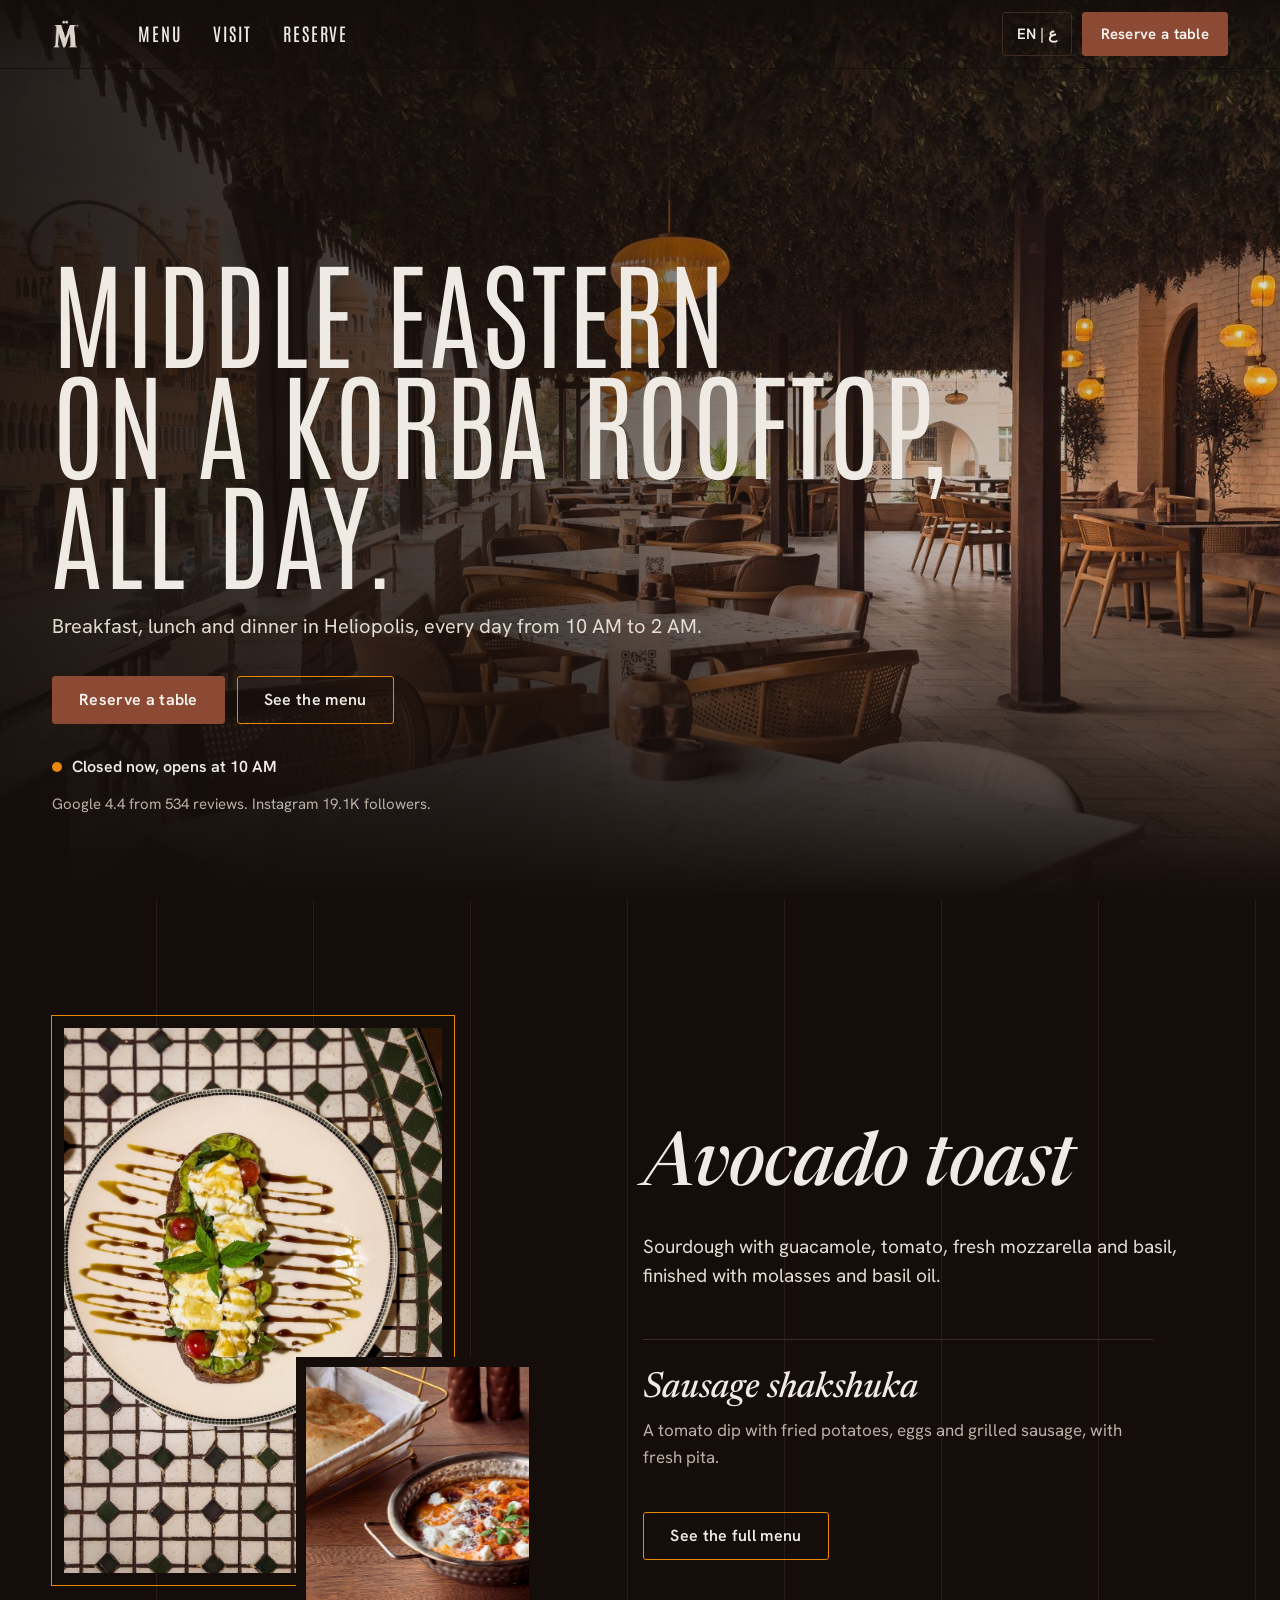
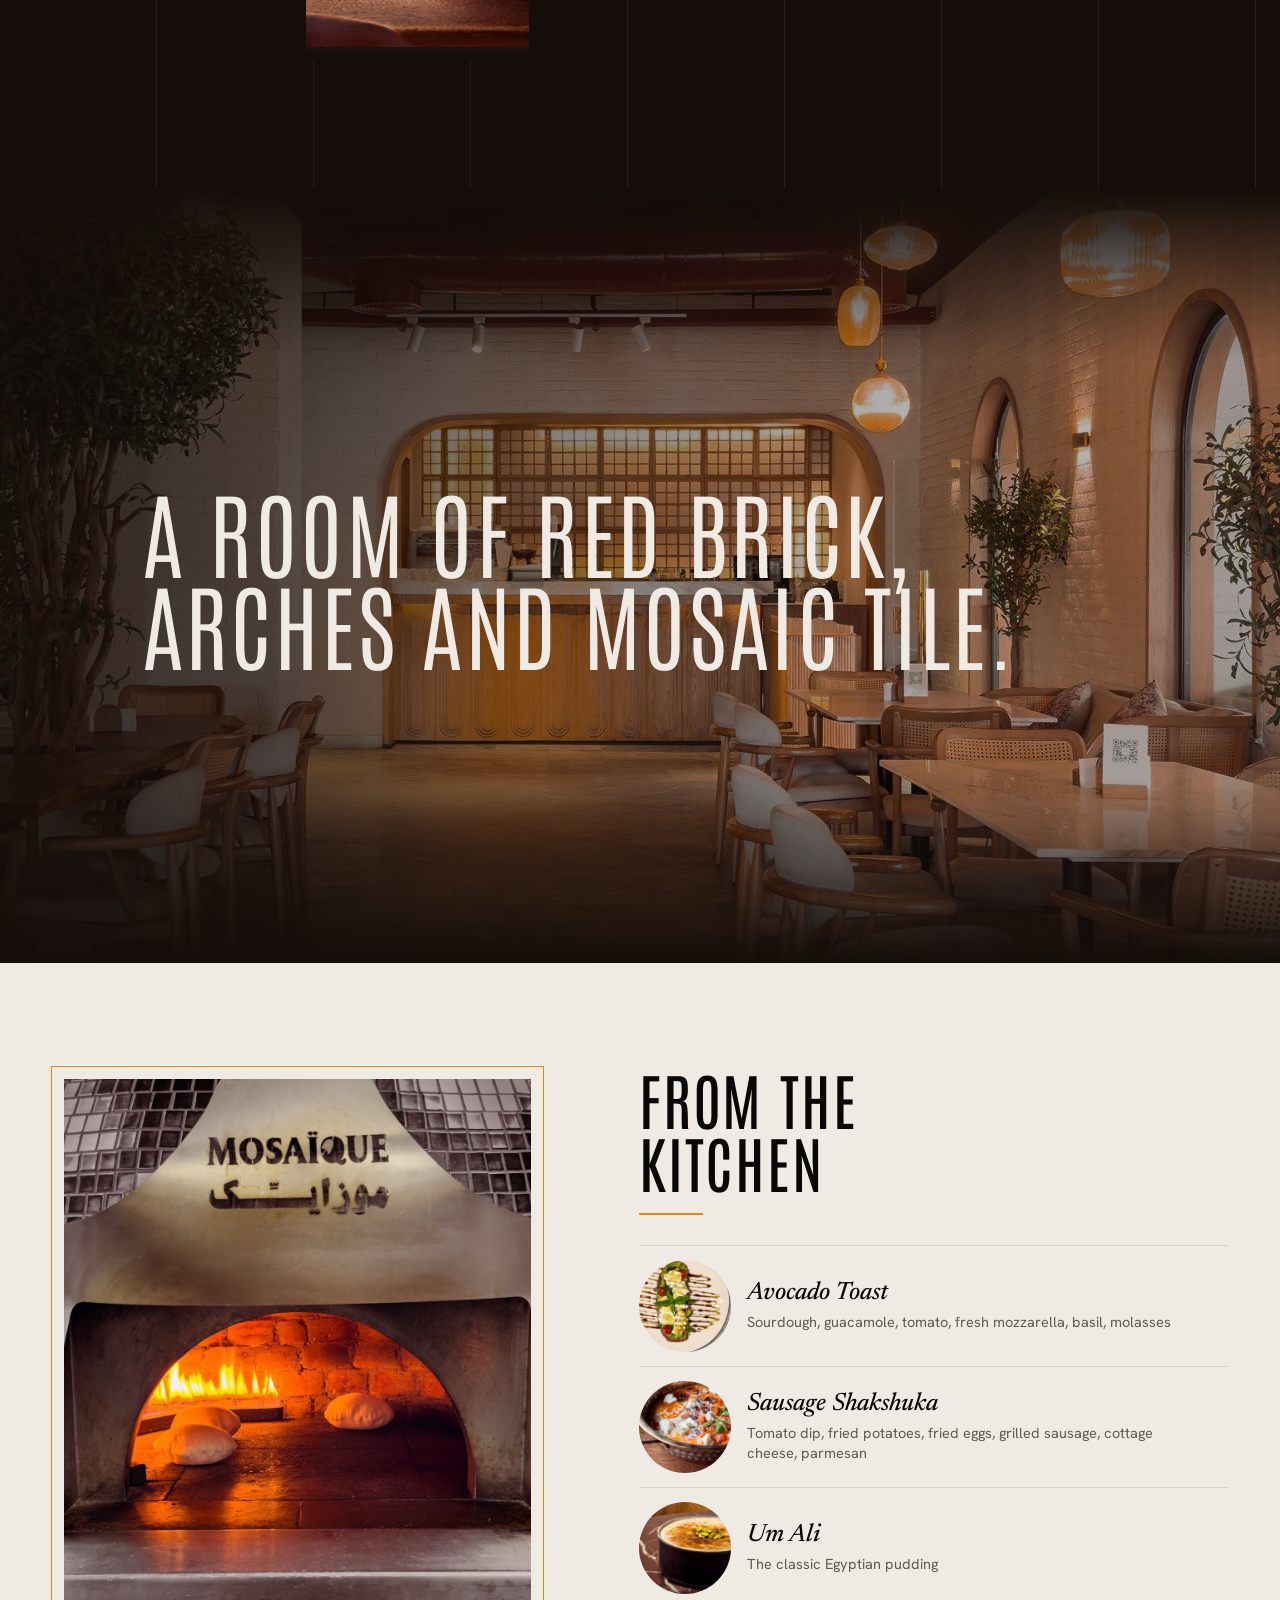
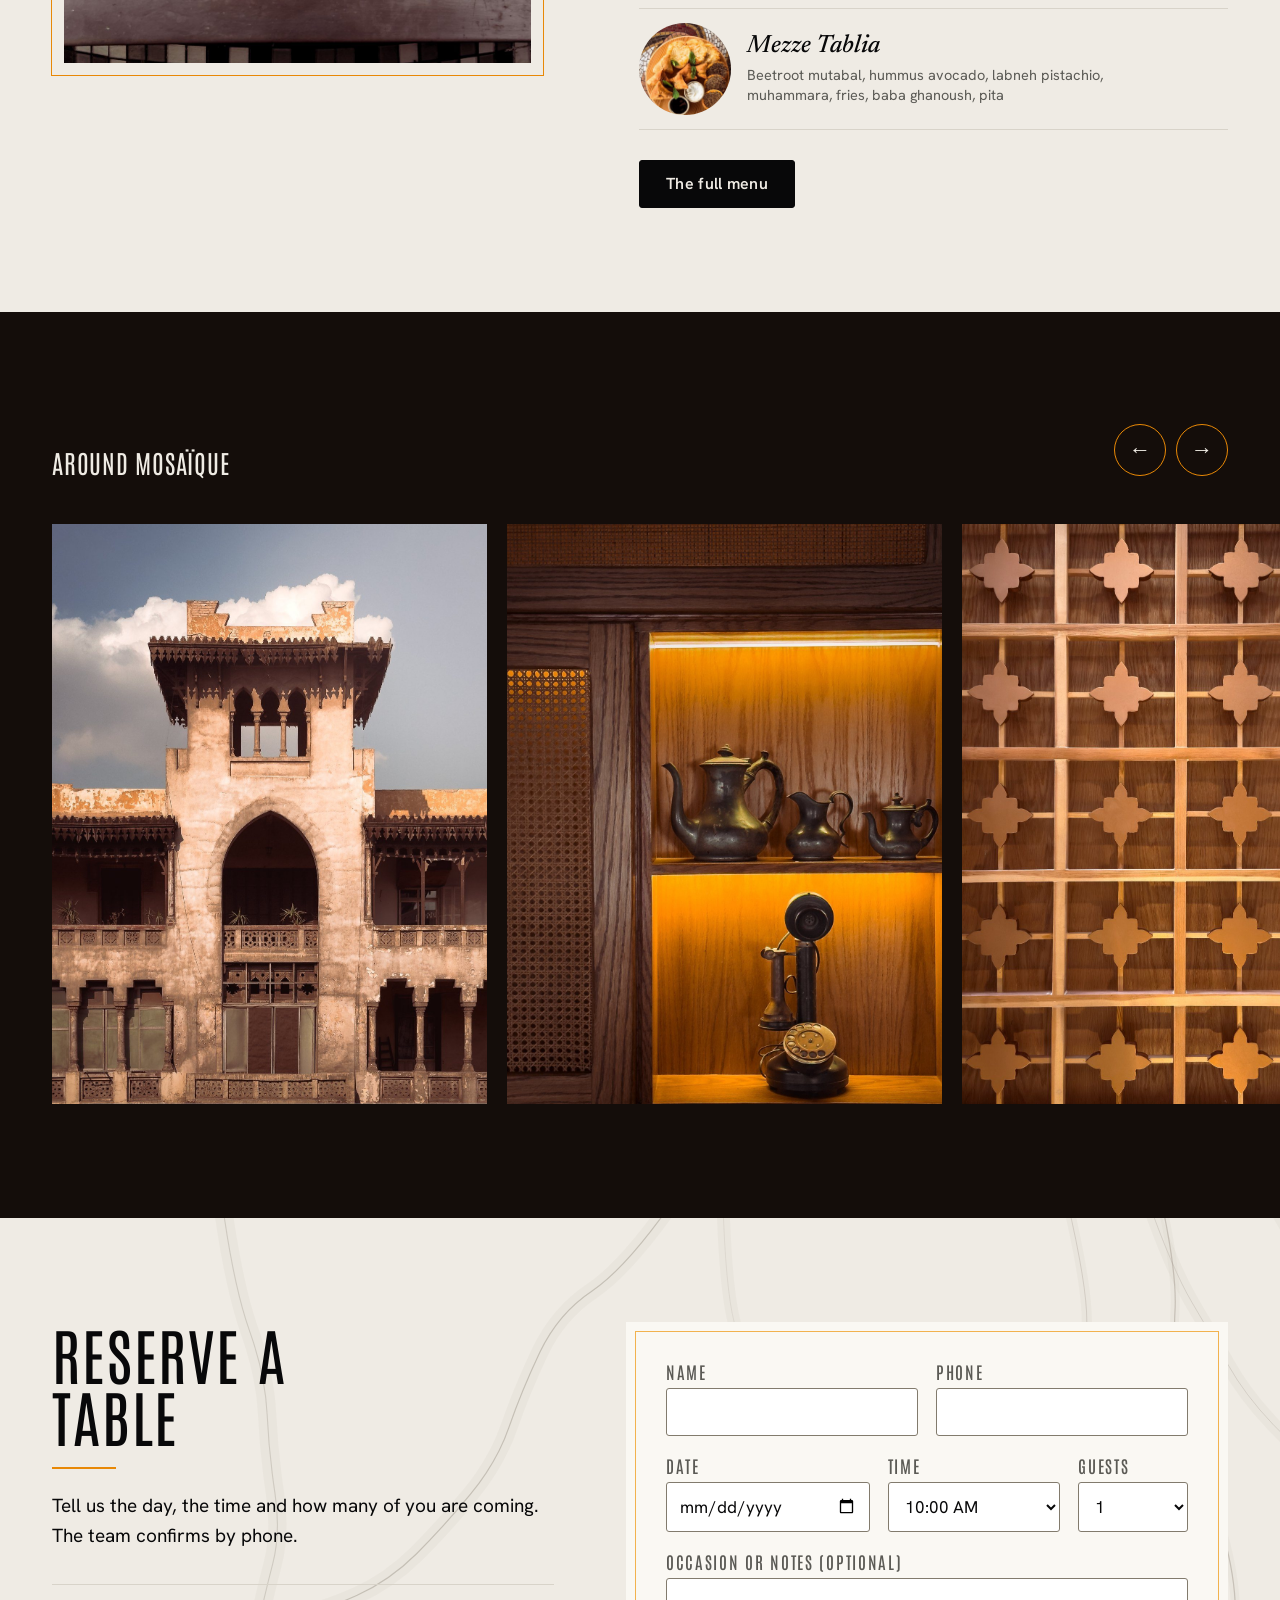
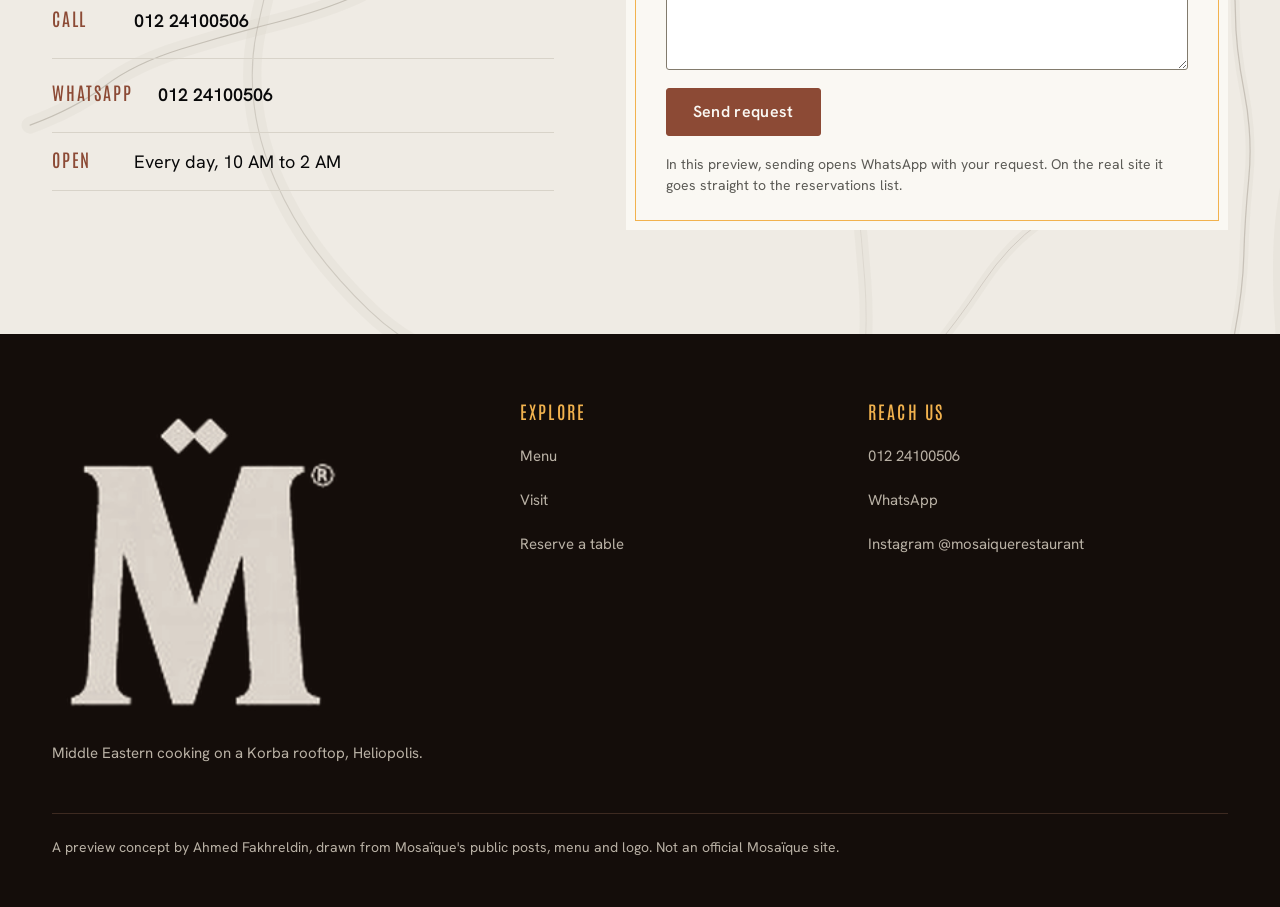
==== commit 688ab805: "Bust app.js cache so edit mode loads Co-Authored-By: Claude Opus 5.5 (1M context) <noreply@anthropic" ====
--- a/index.html
+++ b/index.html
@@ -82,4 +82,4 @@
  <div><h4>Explore</h4><ul><li><a href="menu.html">Menu</a></li><li><a href="visit.html">Visit</a></li><li><a href="index.html#reserve">Reserve a table</a></li></ul></div>
  <div><h4>Reach us</h4><ul><li><a href="tel:+201224100506">012 24100506</a></li><li><a href="https://wa.me/201224100506" target="_blank" rel="noopener">WhatsApp</a></li><li><a href="https://www.instagram.com/mosaiquerestaurant/" target="_blank" rel="noopener">Instagram @mosaiquerestaurant</a></li></ul></div>
  <p class="fine">A preview concept by Ahmed Fakhreldin, drawn from Mosaïque's public posts, menu and logo. Not an official Mosaïque site.</p>
-</div></footer><nav class="mbar" aria-label="Quick actions"><a class="main" href="index.html#reserve">Reserve</a><a href="menu.html">Menu</a><a href="tel:+201224100506">Call</a></nav><div class="toast" role="status" aria-live="polite">The Arabic version is part of the full build.</div><script src="app.js"></script></body></html>+</div></footer><nav class="mbar" aria-label="Quick actions"><a class="main" href="index.html#reserve">Reserve</a><a href="menu.html">Menu</a><a href="tel:+201224100506">Call</a></nav><div class="toast" role="status" aria-live="polite">The Arabic version is part of the full build.</div><script src="app.js?v=2"></script></body></html>
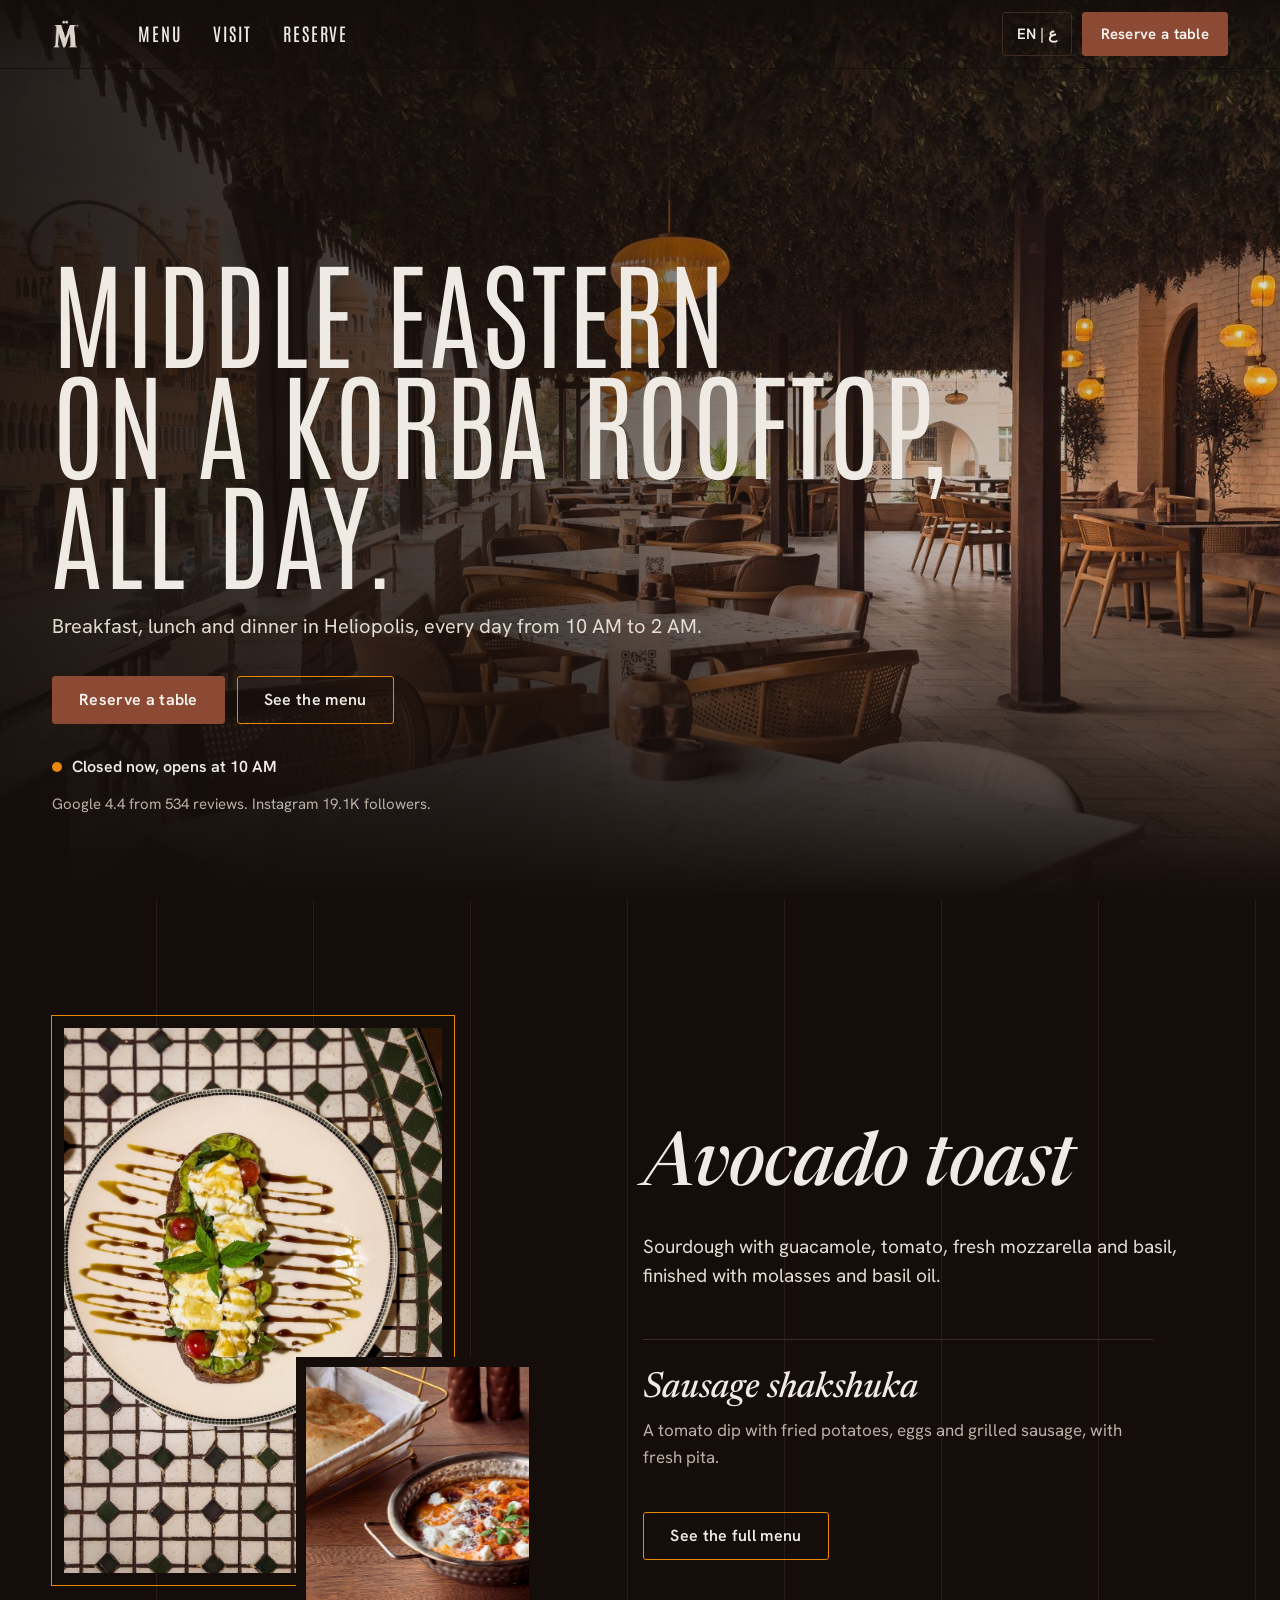
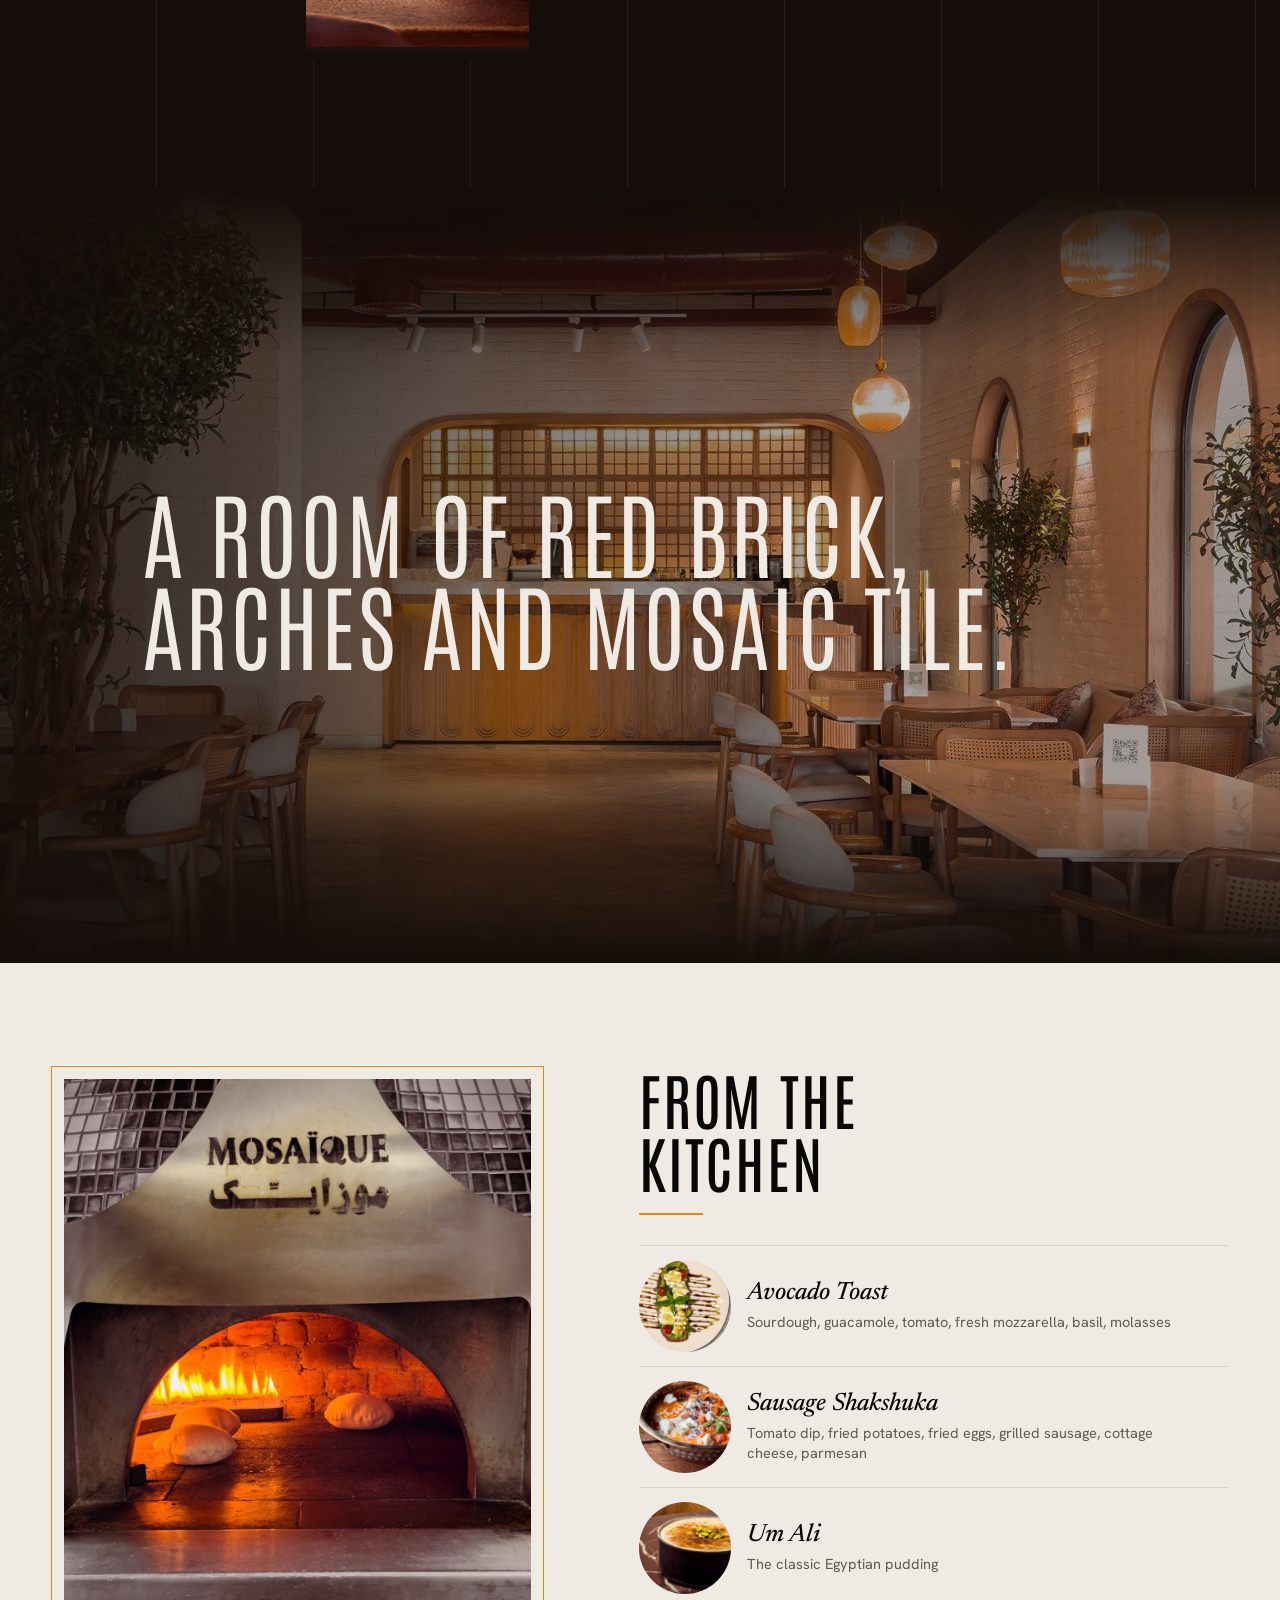
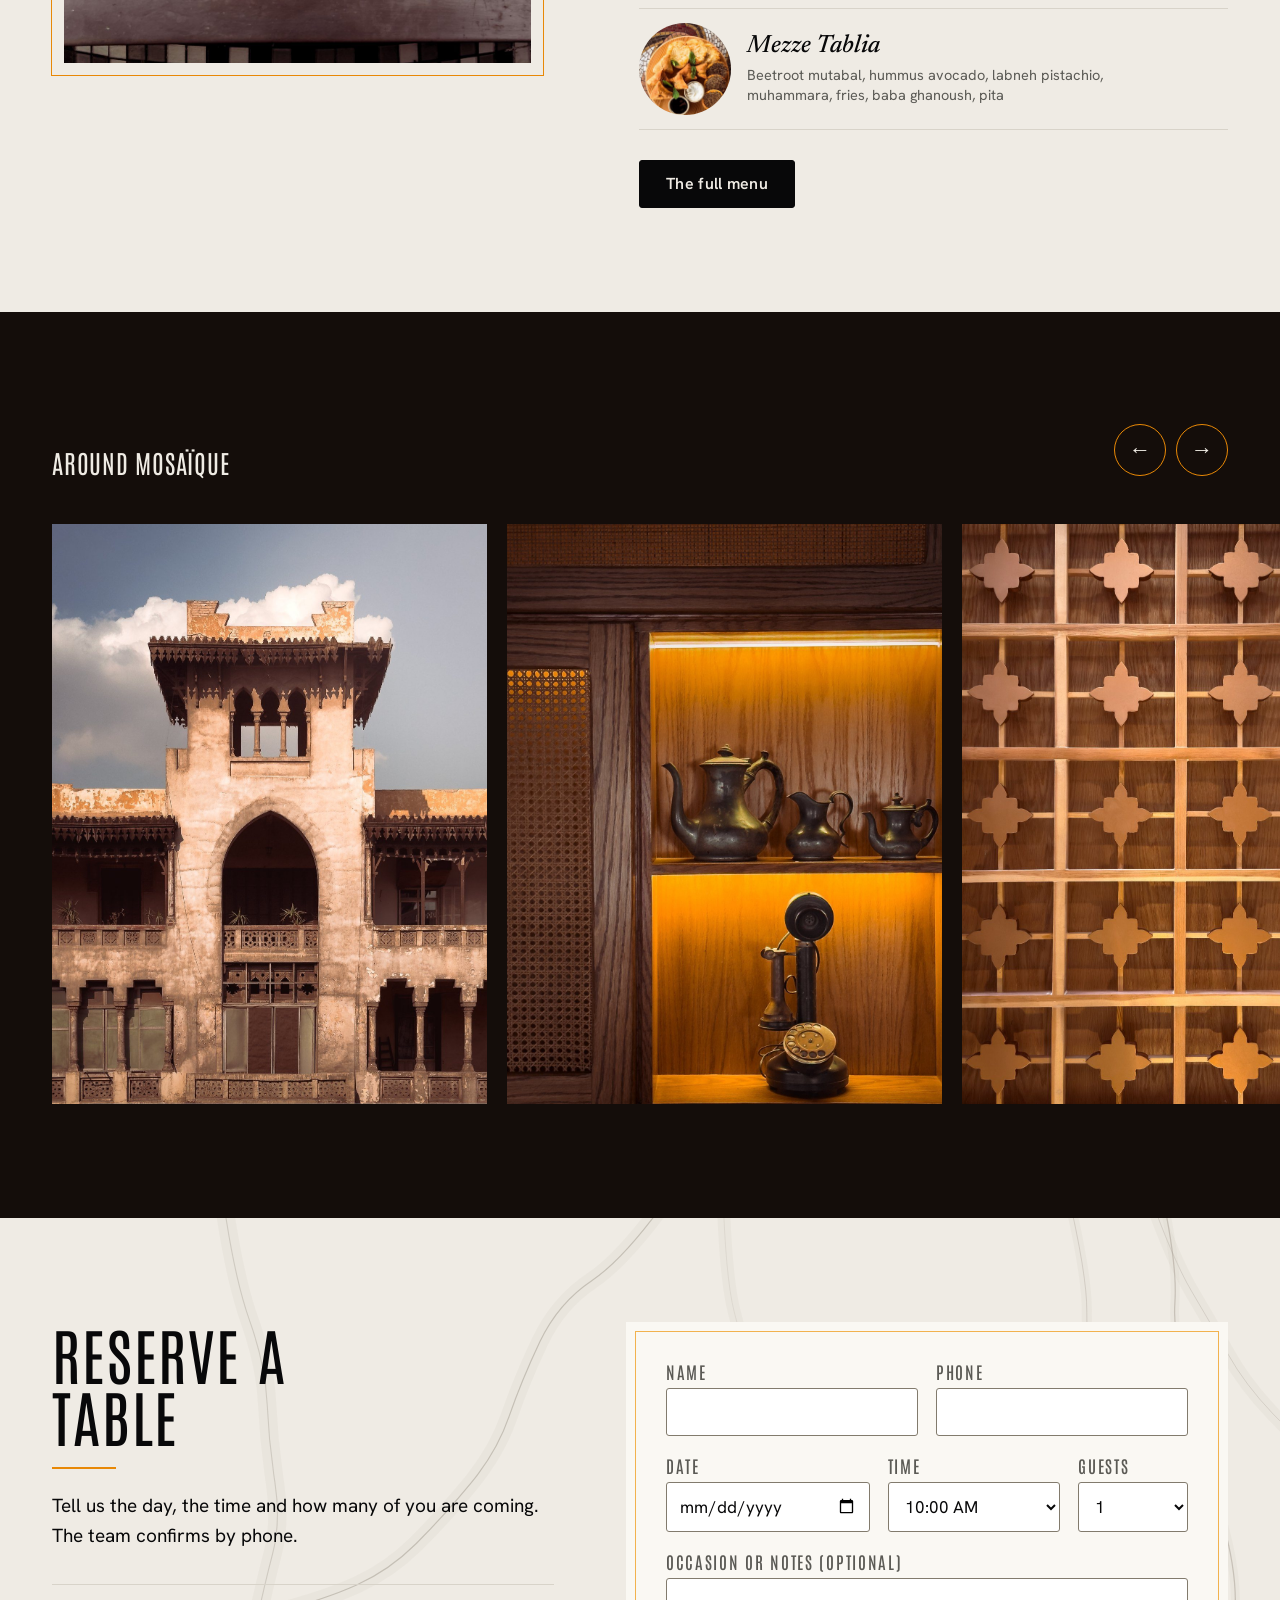
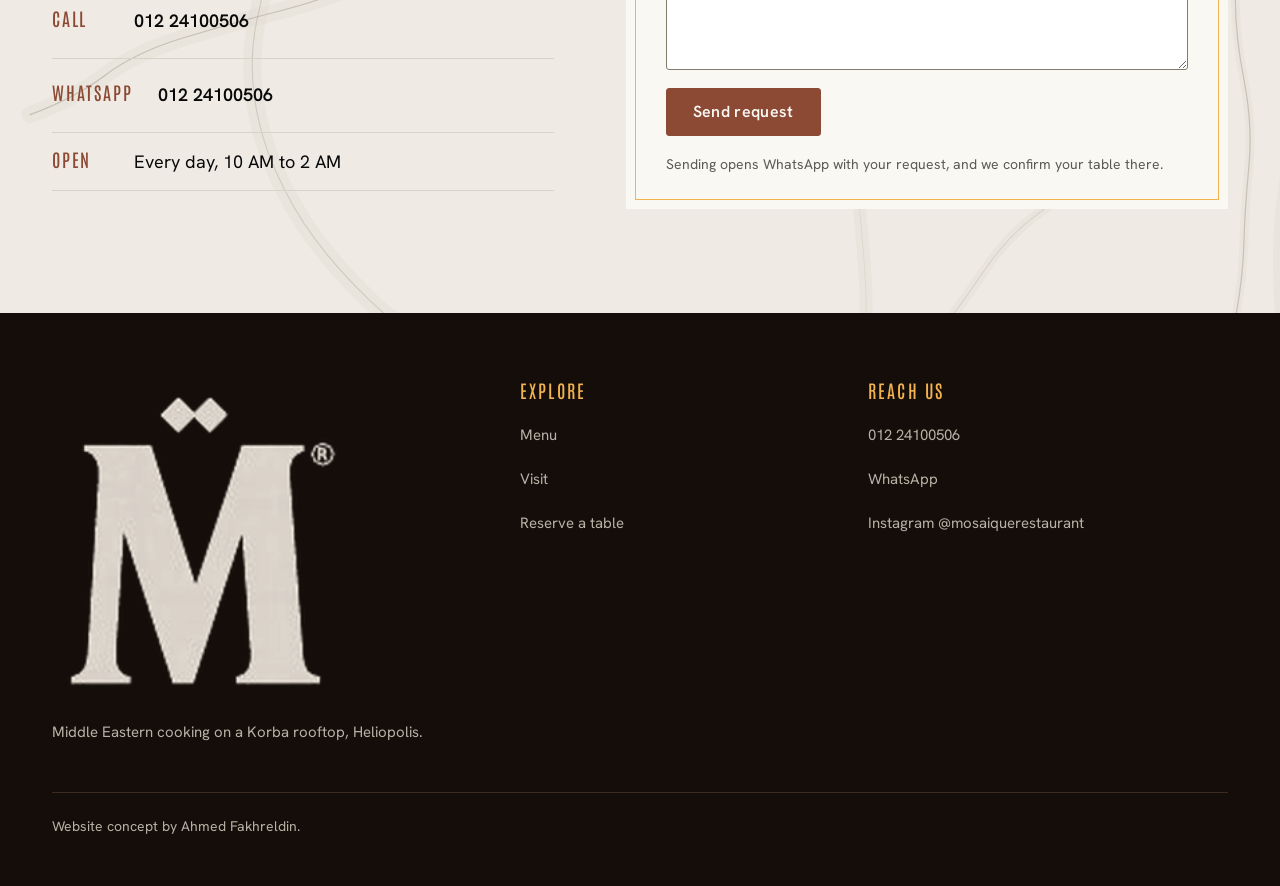
==== commit 3f8efd33: "Tidy site notes and footer wording Co-Authored-By: Claude Opus 5.5 (1M context) <noreply@anthropic.c" ====
--- a/index.html
+++ b/index.html
@@ -13,7 +13,7 @@
  <button class="burger" type="button" aria-expanded="false" aria-controls="mnav" aria-label="Open menu"><i></i><i></i><i></i></button>
 </div></header>
 <nav class="mnav" id="mnav" aria-label="Menu"><a href="menu.html">Menu</a><a href="visit.html">Visit</a><a href="index.html#reserve">Reserve a table</a><a href="https://www.instagram.com/mosaiquerestaurant/" target="_blank" rel="noopener">Instagram</a>
- <a class="sub js-ar" href="#" onclick="return false">Arabic version: part of the full build</a></nav>
+ <a class="sub js-ar" href="#" onclick="return false">Arabic version coming soon</a></nav>
 <main id="main">
 <section class="hero2">
  <div class="hbg"><img src="img/mosaique/full/01_DeHsGhCKcgX.jpg" alt="The rooftop terrace at Mosaïque under a canopy of trees, with white marble tables, cane chairs and Korba rooftops beyond" width="1600" height="1199" fetchpriority="high" style="object-position:50% 55%"></div>
@@ -73,7 +73,7 @@
   <div class="fld"><label for="rf-notes">Occasion or notes (optional)</label><textarea id="rf-notes" name="notes" rows="3"></textarea></div>
   <p class="rerr" id="rf-err" role="alert" hidden></p>
   <button class="btn" type="submit">Send request</button>
-  <p class="fine">In this preview, sending opens WhatsApp with your request. On the real site it goes straight to the reservations list.</p>
+  <p class="fine">Sending opens WhatsApp with your request, and we confirm your table there.</p>
   <a class="js-mail" href="#" hidden tabindex="-1" aria-hidden="true">send</a>
  </form>
 </div></section>
@@ -81,5 +81,5 @@
  <div><img src="img/mosaique/logo-cream.png" alt="Mosaïque, Korba" width="112" height="120"><p style="margin-top:18px">Middle Eastern cooking on a Korba rooftop, Heliopolis.</p></div>
  <div><h4>Explore</h4><ul><li><a href="menu.html">Menu</a></li><li><a href="visit.html">Visit</a></li><li><a href="index.html#reserve">Reserve a table</a></li></ul></div>
  <div><h4>Reach us</h4><ul><li><a href="tel:+201224100506">012 24100506</a></li><li><a href="https://wa.me/201224100506" target="_blank" rel="noopener">WhatsApp</a></li><li><a href="https://www.instagram.com/mosaiquerestaurant/" target="_blank" rel="noopener">Instagram @mosaiquerestaurant</a></li></ul></div>
- <p class="fine">A preview concept by Ahmed Fakhreldin, drawn from Mosaïque's public posts, menu and logo. Not an official Mosaïque site.</p>
-</div></footer><nav class="mbar" aria-label="Quick actions"><a class="main" href="index.html#reserve">Reserve</a><a href="menu.html">Menu</a><a href="tel:+201224100506">Call</a></nav><div class="toast" role="status" aria-live="polite">The Arabic version is part of the full build.</div><script src="app.js?v=2"></script></body></html>+ <p class="fine">Website concept by Ahmed Fakhreldin.</p>
+</div></footer><nav class="mbar" aria-label="Quick actions"><a class="main" href="index.html#reserve">Reserve</a><a href="menu.html">Menu</a><a href="tel:+201224100506">Call</a></nav><div class="toast" role="status" aria-live="polite">The Arabic version is coming soon.</div><script src="app.js?v=3"></script></body></html>
--- a/site.css
+++ b/site.css
@@ -1,5 +1,4 @@
-/* Rossini preview: dark walnut room on top, marble for what you read and do.
-   Colours from the logo and the renovated room (walnut, marble, brass, banquette coral). */
+/* Mosaïque: dark room on top, marble for what you read and do. */
 :root{--night:#140D0A;--wood:#1C110D;--panel:#2A1B15;--ink:#080809;--marble:#EFEBE4;--paper:#FAF8F3;--stone:#DEDBD5;--brass:#E88806;--brass-lt:#F2B24E;--coral:#8C4A35;--coral-dk:#774231;--rose:#94080F;--mute:#5B5A55;--mute-dk:#B9B1A5;--line:#D8D3C9;--line-dk:#3D2A21;--h:68px}
 *{box-sizing:border-box;margin:0;padding:0}
 html{scroll-behavior:smooth;-webkit-text-size-adjust:100%}
@@ -145,7 +144,7 @@
 .soft{color:var(--mute);font-size:16px}
 .lnk{font-weight:600;display:inline-block;padding:6px 0;text-underline-offset:4px}
 
-/* ---- v2: photography first ---- */
+/* ---- photography ---- */
 .hdr--over{position:fixed;left:0;right:0;top:0;background:linear-gradient(#140D0AD9,#140D0A00);border-bottom-color:transparent;transition:background .35s,border-color .35s}
 .hdr--over.solid{background:var(--night);border-bottom-color:var(--line-dk)}
 .js .rv{opacity:0;transform:translateY(30px);transition:opacity .9s ease var(--d,0s),transform .9s cubic-bezier(.2,.8,.2,1) var(--d,0s)}
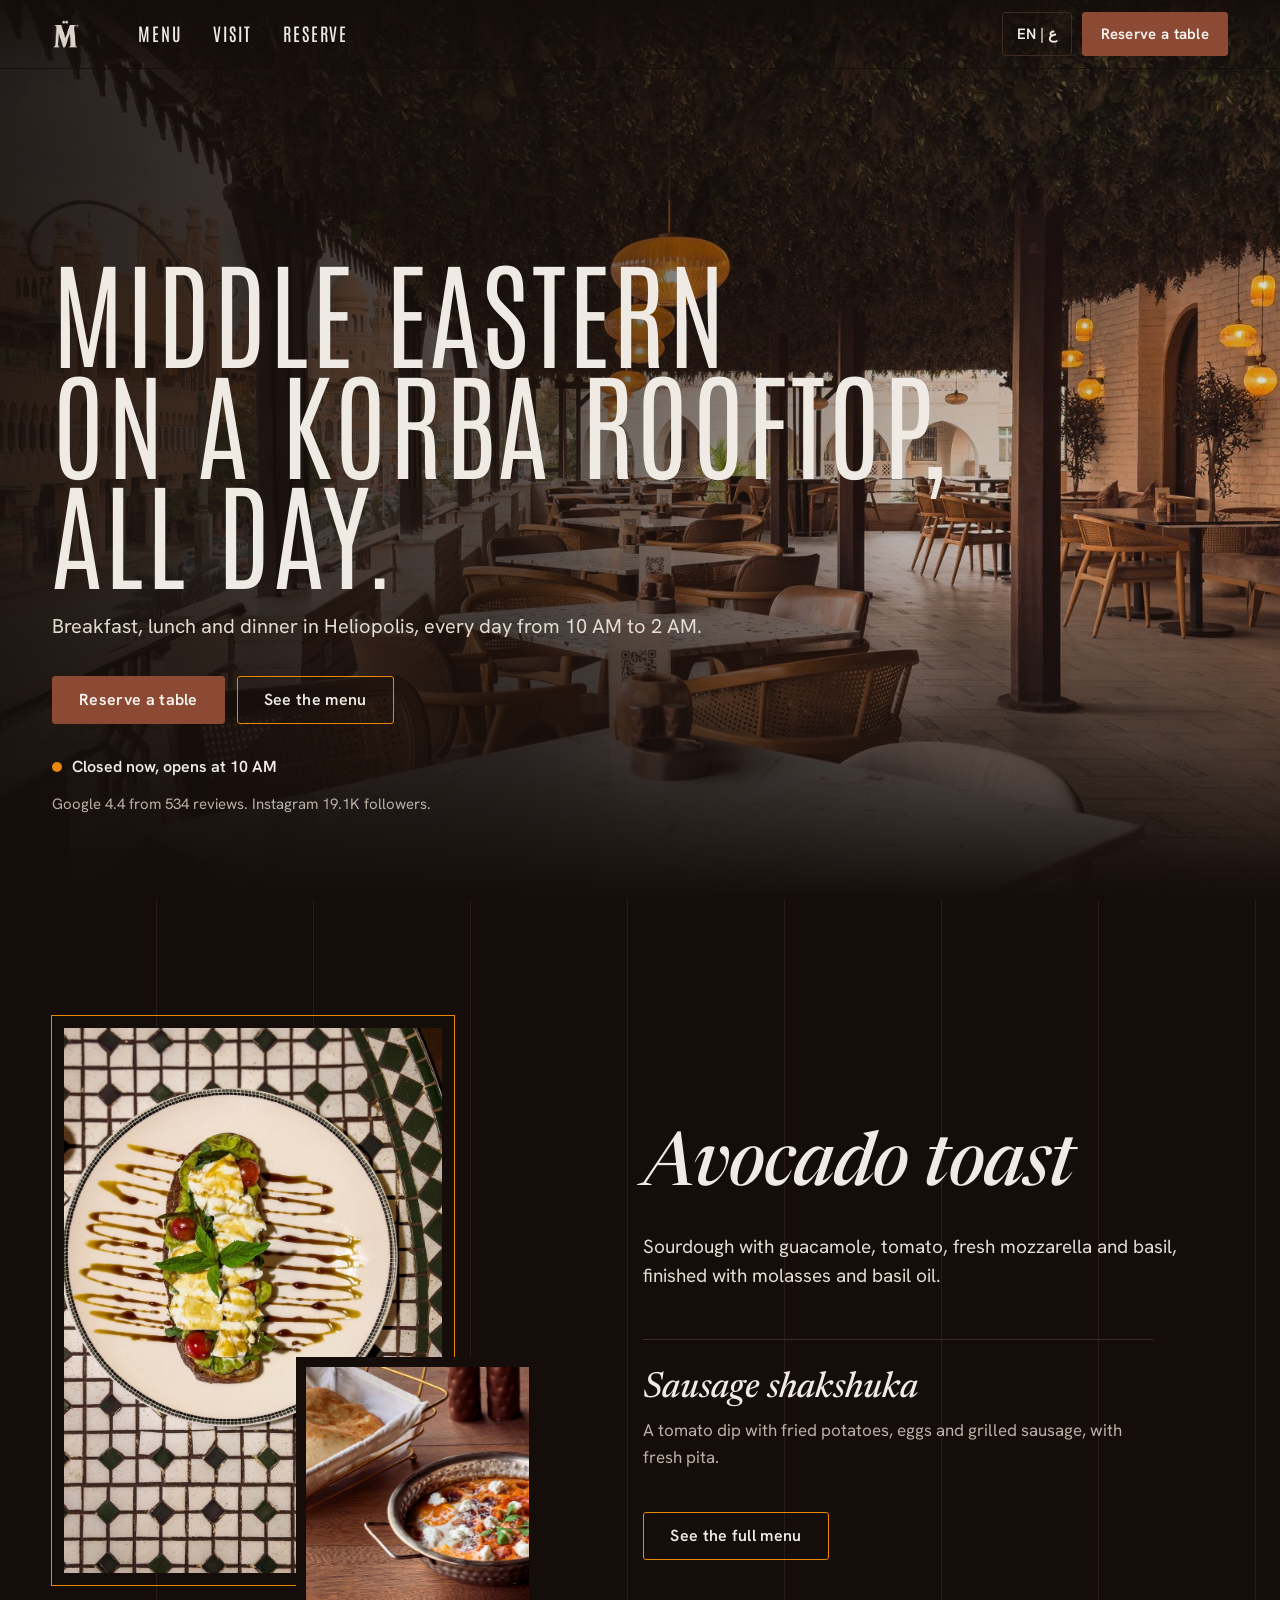
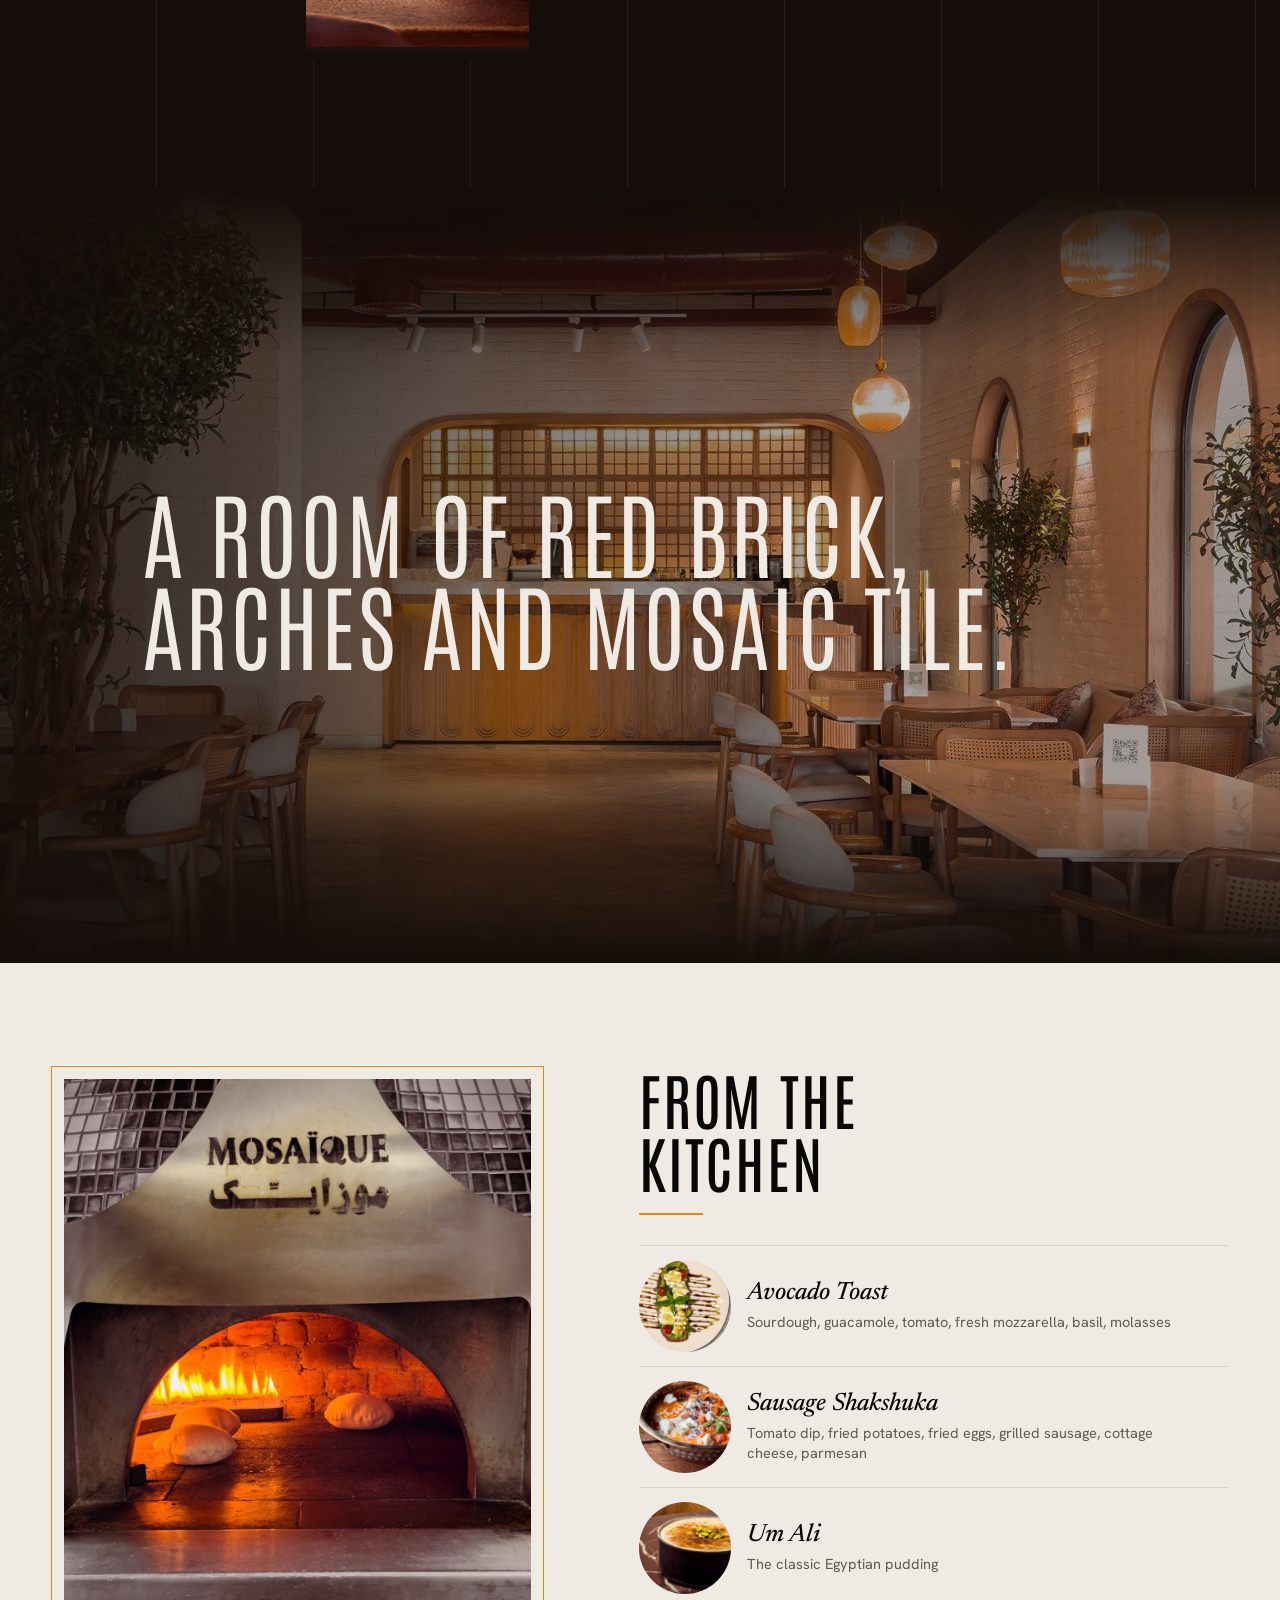
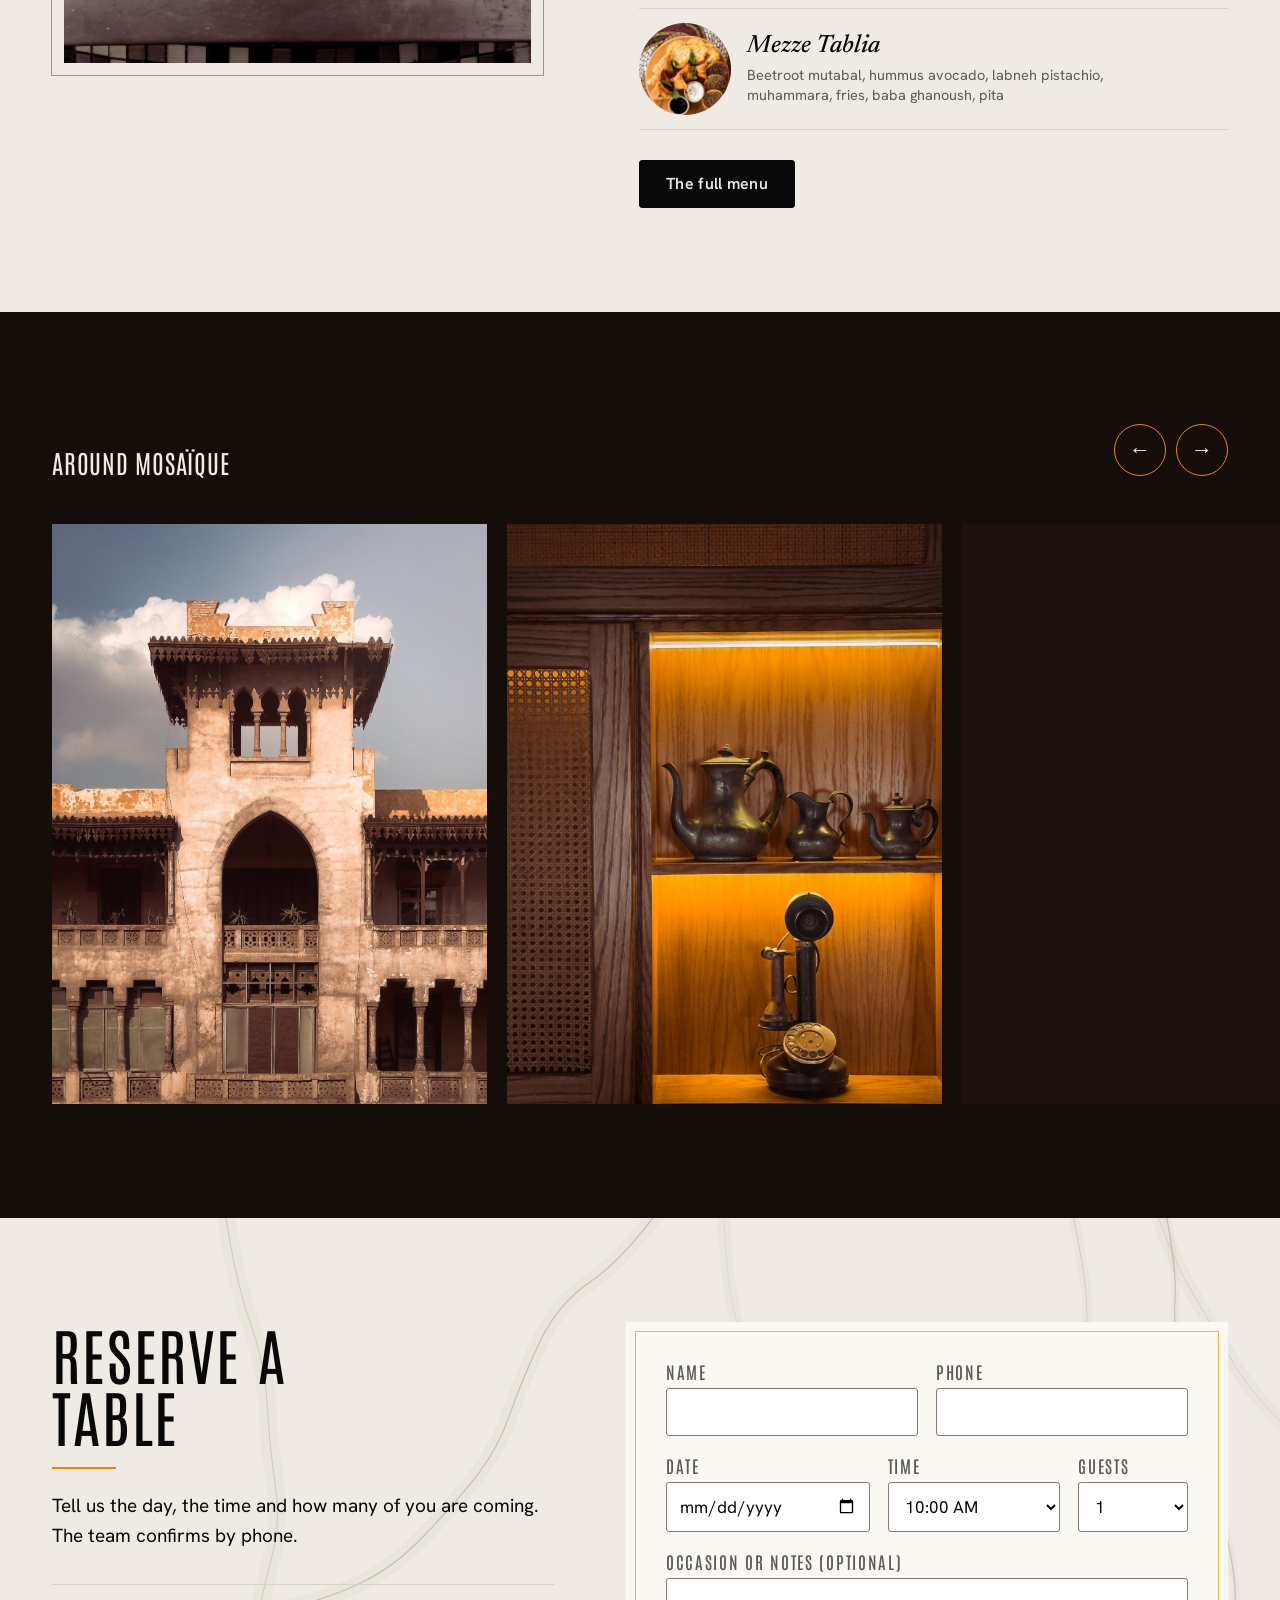
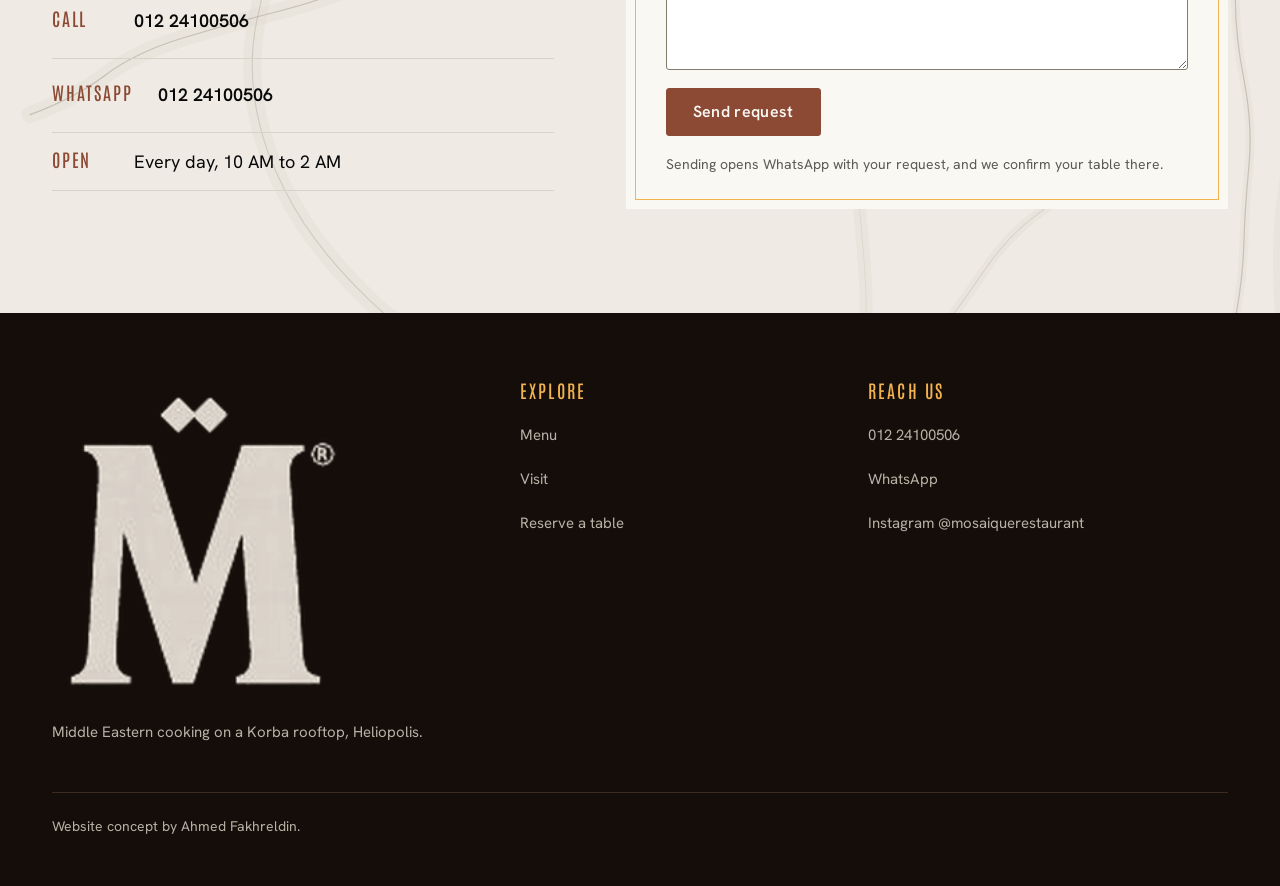
==== commit 5b0bf12a: "Entrance mosaic loading screen Co-Authored-By: Claude Opus 5.5 (1M context) <noreply@anthropic.com> " ====
--- a/index.html
+++ b/index.html
@@ -5,7 +5,7 @@
 <meta property="og:title" content="Mosaïque | Middle Eastern rooftop restaurant in Korba, Heliopolis"><meta property="og:description" content="Mosaïque, a Middle Eastern restaurant on a Korba rooftop in Heliopolis. Breakfast, lunch and dinner. Menu, hours, directions and table requests."><meta property="og:image" content="img/mosaique/full/01_DeHsGhCKcgX.jpg">
 <link rel="icon" type="image/png" href="img/mosaique/icon.png">
 <script>document.documentElement.classList.add("js")</script>
-<link rel="stylesheet" href="fonts.css"><link rel="stylesheet" href="site.css"></head><body data-open="600" data-close="120" data-open-text="Open now, until 2 AM" data-closed-text="Closed now, opens at 10 AM" data-wa="201224100506">
+<link rel="stylesheet" href="fonts.css"><link rel="stylesheet" href="site.css"><style>#mql{display:none}html.mql #mql{display:block;position:fixed;inset:0;z-index:9999;background:#140D0A;cursor:pointer}html.mql body{overflow:hidden}</style><script>try{if(!sessionStorage.getItem("mq-intro")||/[?&]intro\b/.test(location.search))document.documentElement.classList.add("mql")}catch(e){}</script></head><body data-open="600" data-close="120" data-open-text="Open now, until 2 AM" data-closed-text="Closed now, opens at 10 AM" data-wa="201224100506"><div id="mql" aria-hidden="true"></div>
 <a class="skip" href="#main">Skip to content</a><header class="hdr hdr--over"><div class="wrap">
  <a class="brand" href="index.html" aria-label="Mosaïque, home"><img src="img/mosaique/mark-cream.png" alt="Mosaïque" width="37" height="40"></a>
  <nav class="nav" aria-label="Main"><a href="menu.html">Menu</a><a href="visit.html">Visit</a><a href="index.html#reserve">Reserve</a></nav>
@@ -82,4 +82,4 @@
  <div><h4>Explore</h4><ul><li><a href="menu.html">Menu</a></li><li><a href="visit.html">Visit</a></li><li><a href="index.html#reserve">Reserve a table</a></li></ul></div>
  <div><h4>Reach us</h4><ul><li><a href="tel:+201224100506">012 24100506</a></li><li><a href="https://wa.me/201224100506" target="_blank" rel="noopener">WhatsApp</a></li><li><a href="https://www.instagram.com/mosaiquerestaurant/" target="_blank" rel="noopener">Instagram @mosaiquerestaurant</a></li></ul></div>
  <p class="fine">Website concept by Ahmed Fakhreldin.</p>
-</div></footer><nav class="mbar" aria-label="Quick actions"><a class="main" href="index.html#reserve">Reserve</a><a href="menu.html">Menu</a><a href="tel:+201224100506">Call</a></nav><div class="toast" role="status" aria-live="polite">The Arabic version is coming soon.</div><script src="app.js?v=3"></script></body></html>+</div></footer><nav class="mbar" aria-label="Quick actions"><a class="main" href="index.html#reserve">Reserve</a><a href="menu.html">Menu</a><a href="tel:+201224100506">Call</a></nav><div class="toast" role="status" aria-live="polite">The Arabic version is coming soon.</div><script src="app.js?v=3"></script><script src="mosaic-loader.js?v=1" async></script></body></html>
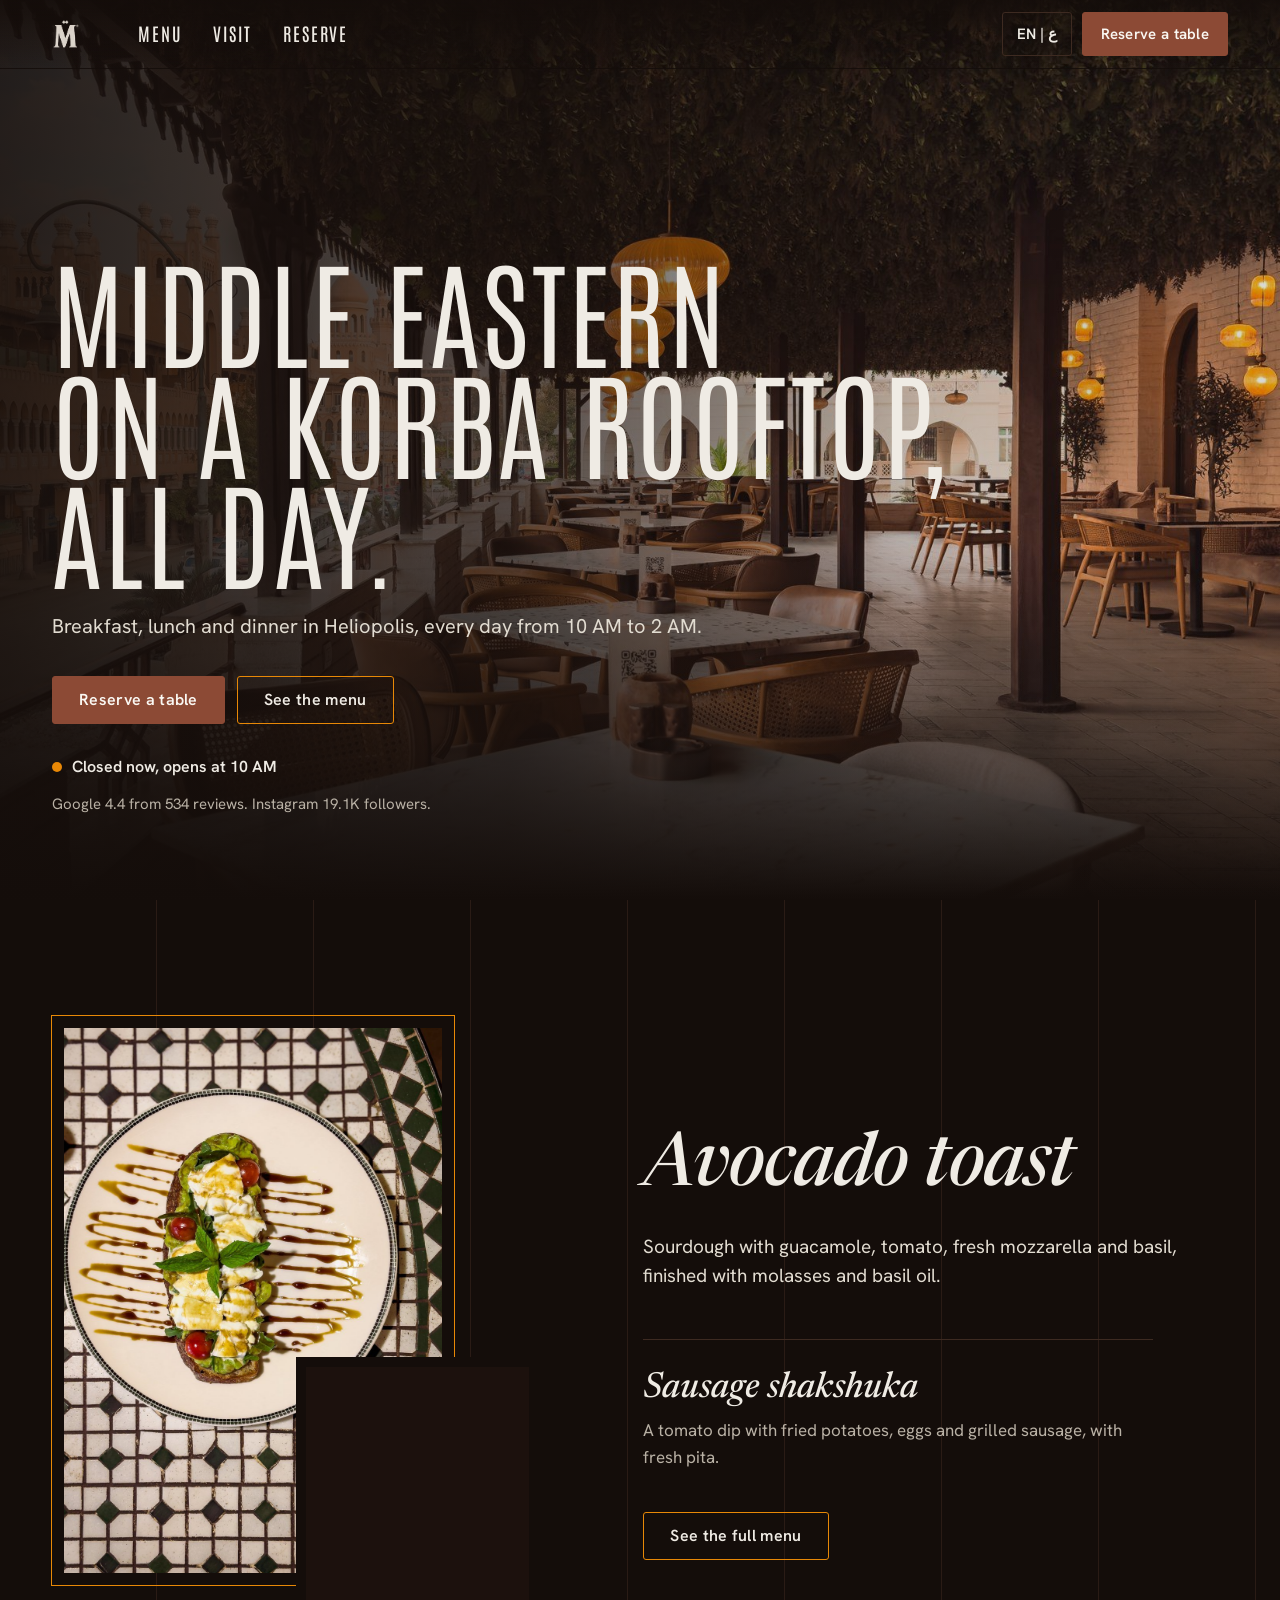
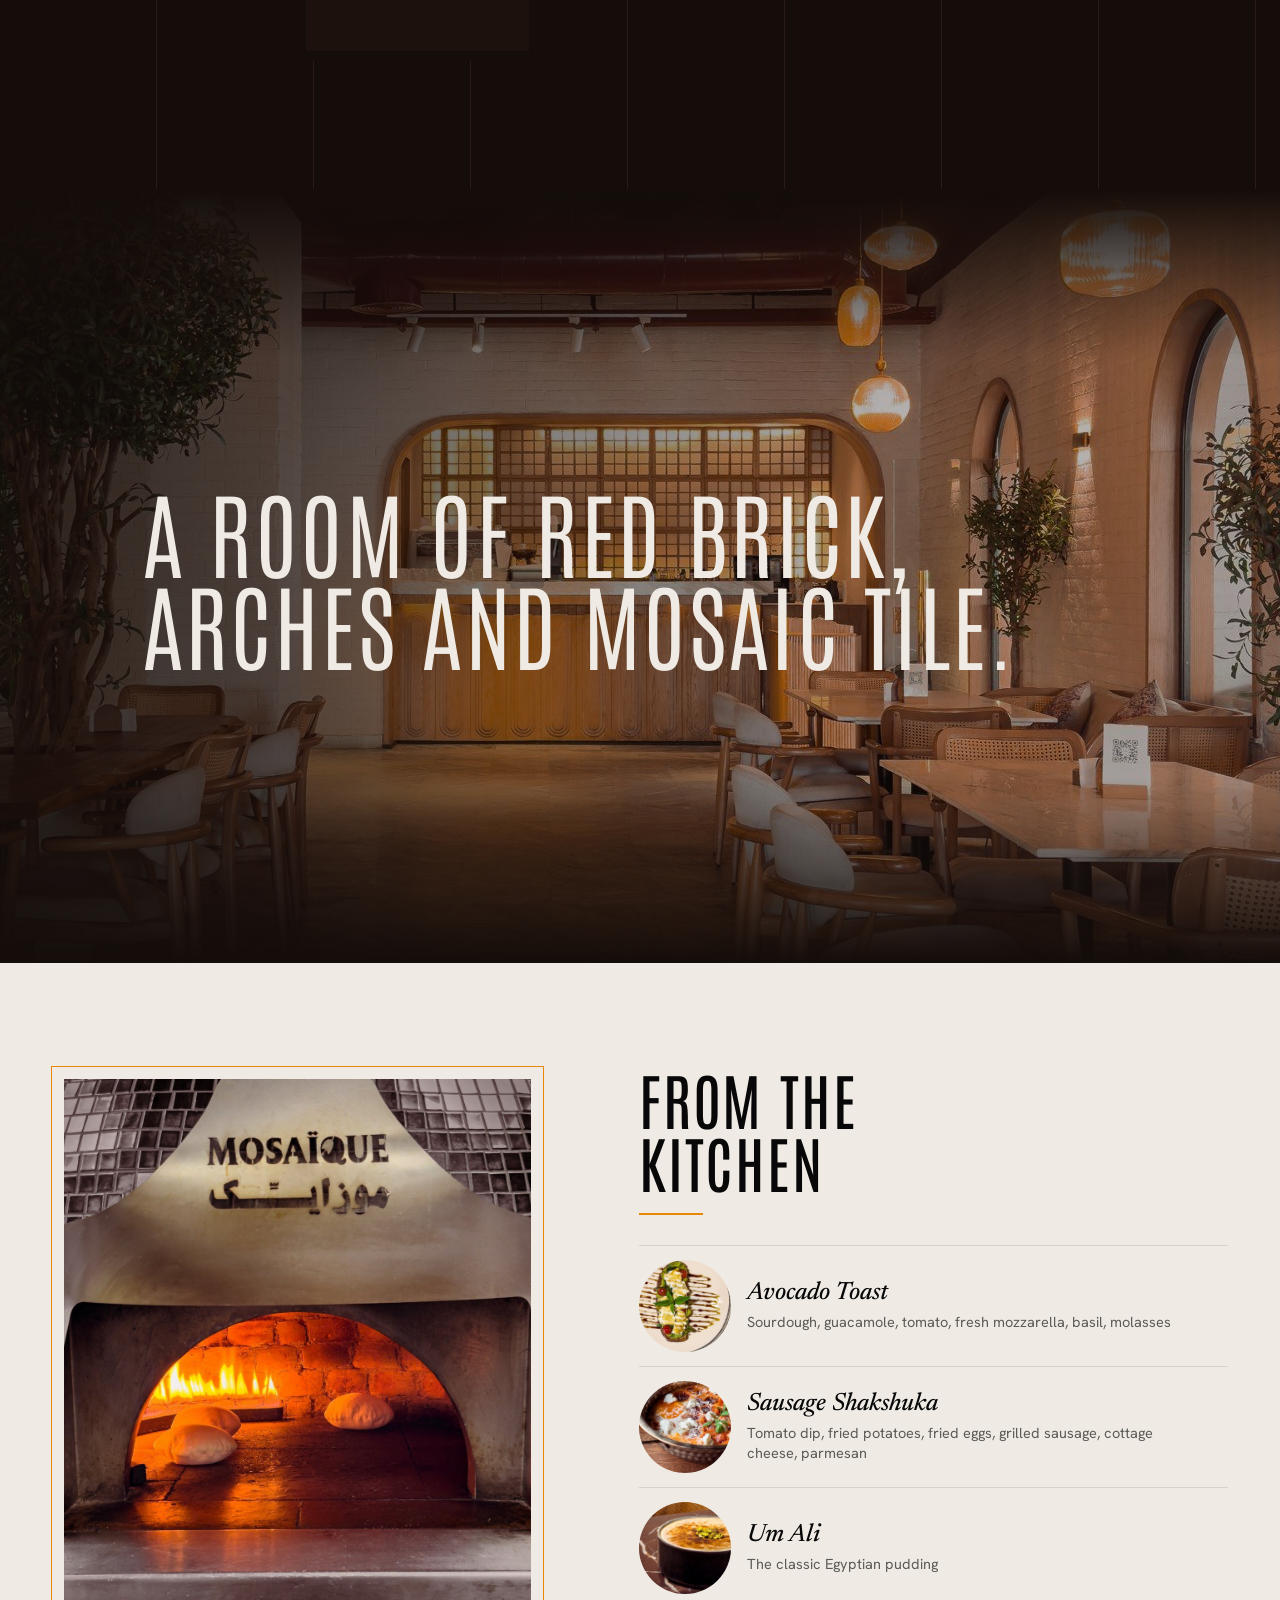
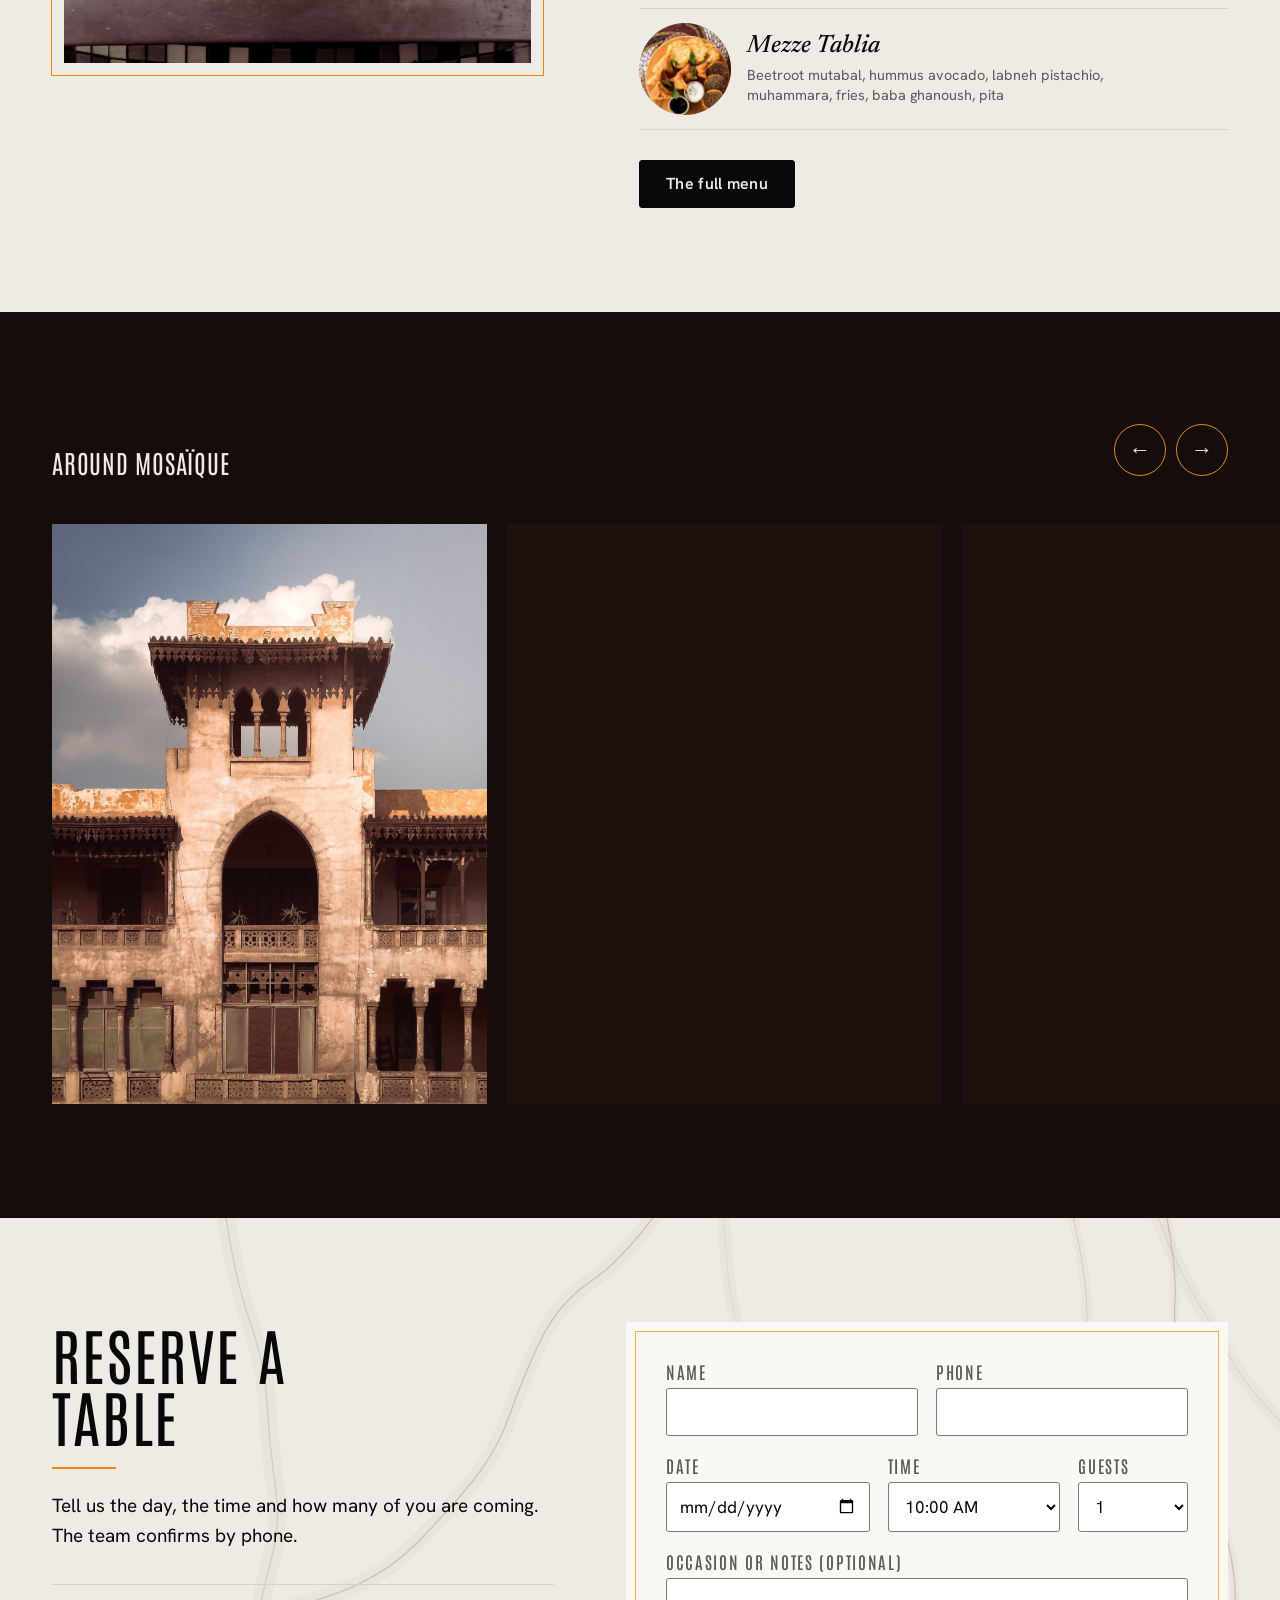
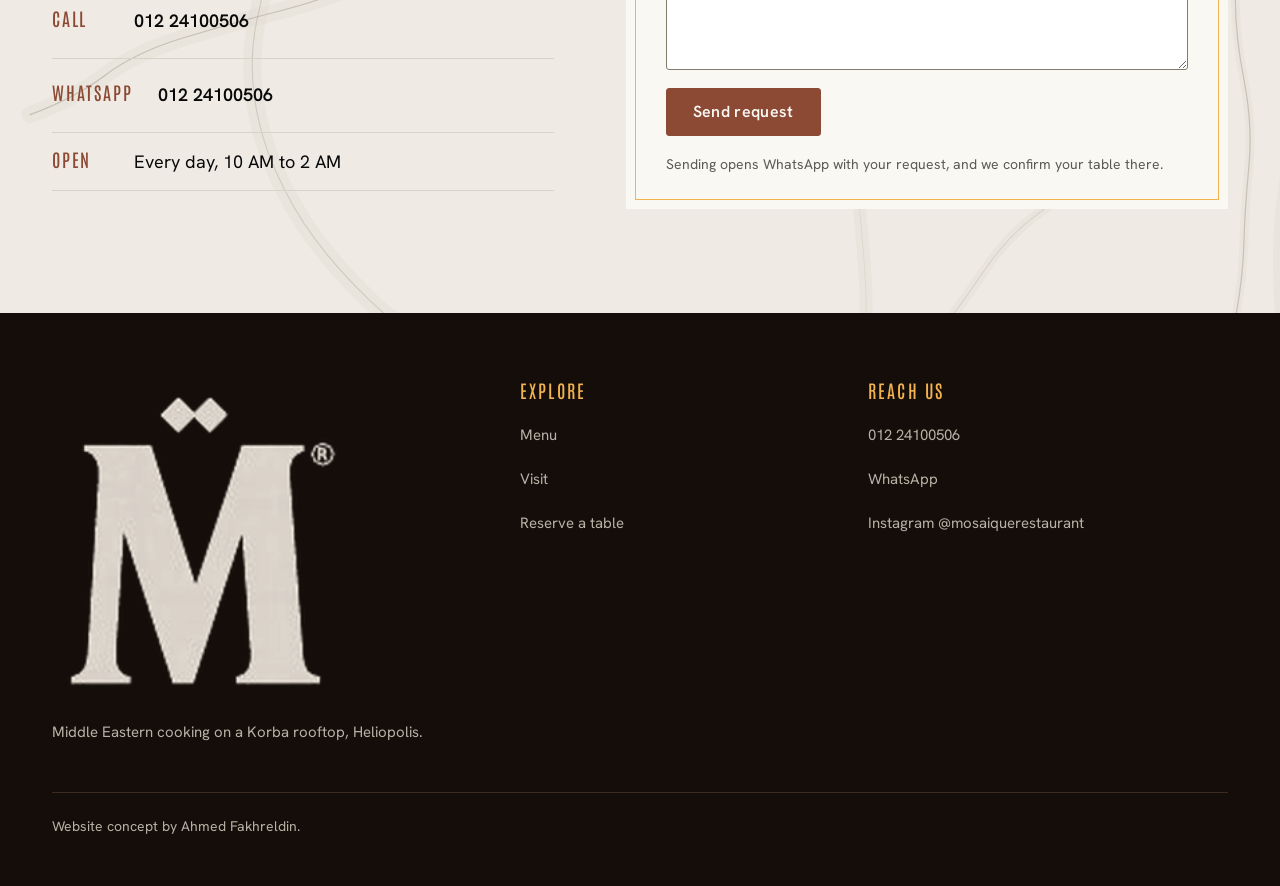
==== commit 84cc8ef5: "Load fonts before first paint" ====
--- a/index.html
+++ b/index.html
@@ -5,7 +5,7 @@
 <meta property="og:title" content="Mosaïque | Middle Eastern rooftop restaurant in Korba, Heliopolis"><meta property="og:description" content="Mosaïque, a Middle Eastern restaurant on a Korba rooftop in Heliopolis. Breakfast, lunch and dinner. Menu, hours, directions and table requests."><meta property="og:image" content="img/mosaique/full/01_DeHsGhCKcgX.jpg">
 <link rel="icon" type="image/png" href="img/mosaique/icon.png">
 <script>document.documentElement.classList.add("js")</script>
-<link rel="stylesheet" href="fonts.css"><link rel="stylesheet" href="site.css"><style>#mql{display:none}html.mql #mql{display:block;position:fixed;inset:0;z-index:9999;background:#140D0A;cursor:pointer}html.mql body{overflow:hidden}</style><script>try{if(!sessionStorage.getItem("mq-intro")||/[?&]intro\b/.test(location.search))document.documentElement.classList.add("mql")}catch(e){}</script></head><body data-open="600" data-close="120" data-open-text="Open now, until 2 AM" data-closed-text="Closed now, opens at 10 AM" data-wa="201224100506"><div id="mql" aria-hidden="true"></div>
+<link rel="preload" href="fonts/6b497ad16e94.woff2" as="font" type="font/woff2" crossorigin><link rel="preload" href="fonts/60503460da53.woff2" as="font" type="font/woff2" crossorigin><link rel="preload" href="fonts/3dbee31a048d.woff2" as="font" type="font/woff2" crossorigin><link rel="preload" href="fonts/84f4aa1199c1.woff2" as="font" type="font/woff2" crossorigin><link rel="stylesheet" href="fonts.css"><style>html.fl body{opacity:0}body{transition:opacity .25s ease}</style><script>(function(d){var h=d.documentElement;h.classList.add("fl");function s(){h.classList.remove("fl")}if(d.fonts&&d.fonts.load){Promise.all([d.fonts.load("400 1em Antonio"),d.fonts.load("400 1em 'Hanken Grotesk'"),d.fonts.load("400 1em Newsreader")]).then(s,s)}else s();setTimeout(s,1200)})(document)</script><link rel="stylesheet" href="site.css"><style>#mql{display:none}html.mql #mql{display:block;position:fixed;inset:0;z-index:9999;background:#140D0A;cursor:pointer}html.mql body{overflow:hidden}</style><script>try{if(!sessionStorage.getItem("mq-intro")||/[?&]intro\b/.test(location.search))document.documentElement.classList.add("mql")}catch(e){}</script></head><body data-open="600" data-close="120" data-open-text="Open now, until 2 AM" data-closed-text="Closed now, opens at 10 AM" data-wa="201224100506"><div id="mql" aria-hidden="true"></div>
 <a class="skip" href="#main">Skip to content</a><header class="hdr hdr--over"><div class="wrap">
  <a class="brand" href="index.html" aria-label="Mosaïque, home"><img src="img/mosaique/mark-cream.png" alt="Mosaïque" width="37" height="40"></a>
  <nav class="nav" aria-label="Main"><a href="menu.html">Menu</a><a href="visit.html">Visit</a><a href="index.html#reserve">Reserve</a></nav>
--- a/fonts.css
+++ b/fonts.css
@@ -3,7 +3,7 @@
   font-family: 'Antonio';
   font-style: normal;
   font-weight: 300;
-  font-display: swap;
+  font-display: block;
   src: url(fonts/c0c201a4a9ea.woff2) format('woff2');
   unicode-range: U+0100-02BA, U+02BD-02C5, U+02C7-02CC, U+02CE-02D7, U+02DD-02FF, U+0304, U+0308, U+0329, U+1D00-1DBF, U+1E00-1E9F, U+1EF2-1EFF, U+2020, U+20A0-20AB, U+20AD-20C0, U+2113, U+2C60-2C7F, U+A720-A7FF;
 }
@@ -12,214 +12,214 @@
   font-family: 'Antonio';
   font-style: normal;
   font-weight: 300;
-  font-display: swap;
-  src: url(fonts/6b497ad16e94.woff2) format('woff2');
-  unicode-range: U+0000-00FF, U+0131, U+0152-0153, U+02BB-02BC, U+02C6, U+02DA, U+02DC, U+0304, U+0308, U+0329, U+2000-206F, U+20AC, U+2122, U+2191, U+2193, U+2212, U+2215, U+FEFF, U+FFFD;
-}
-/* latin-ext */
-@font-face {
-  font-family: 'Antonio';
-  font-style: normal;
-  font-weight: 400;
-  font-display: swap;
-  src: url(fonts/c0c201a4a9ea.woff2) format('woff2');
-  unicode-range: U+0100-02BA, U+02BD-02C5, U+02C7-02CC, U+02CE-02D7, U+02DD-02FF, U+0304, U+0308, U+0329, U+1D00-1DBF, U+1E00-1E9F, U+1EF2-1EFF, U+2020, U+20A0-20AB, U+20AD-20C0, U+2113, U+2C60-2C7F, U+A720-A7FF;
-}
-/* latin */
-@font-face {
-  font-family: 'Antonio';
-  font-style: normal;
-  font-weight: 400;
-  font-display: swap;
-  src: url(fonts/6b497ad16e94.woff2) format('woff2');
-  unicode-range: U+0000-00FF, U+0131, U+0152-0153, U+02BB-02BC, U+02C6, U+02DA, U+02DC, U+0304, U+0308, U+0329, U+2000-206F, U+20AC, U+2122, U+2191, U+2193, U+2212, U+2215, U+FEFF, U+FFFD;
-}
-/* latin-ext */
-@font-face {
-  font-family: 'Antonio';
-  font-style: normal;
-  font-weight: 500;
-  font-display: swap;
-  src: url(fonts/c0c201a4a9ea.woff2) format('woff2');
-  unicode-range: U+0100-02BA, U+02BD-02C5, U+02C7-02CC, U+02CE-02D7, U+02DD-02FF, U+0304, U+0308, U+0329, U+1D00-1DBF, U+1E00-1E9F, U+1EF2-1EFF, U+2020, U+20A0-20AB, U+20AD-20C0, U+2113, U+2C60-2C7F, U+A720-A7FF;
-}
-/* latin */
-@font-face {
-  font-family: 'Antonio';
-  font-style: normal;
-  font-weight: 500;
-  font-display: swap;
-  src: url(fonts/6b497ad16e94.woff2) format('woff2');
-  unicode-range: U+0000-00FF, U+0131, U+0152-0153, U+02BB-02BC, U+02C6, U+02DA, U+02DC, U+0304, U+0308, U+0329, U+2000-206F, U+20AC, U+2122, U+2191, U+2193, U+2212, U+2215, U+FEFF, U+FFFD;
-}
-/* latin-ext */
-@font-face {
-  font-family: 'Antonio';
-  font-style: normal;
-  font-weight: 600;
-  font-display: swap;
-  src: url(fonts/c0c201a4a9ea.woff2) format('woff2');
-  unicode-range: U+0100-02BA, U+02BD-02C5, U+02C7-02CC, U+02CE-02D7, U+02DD-02FF, U+0304, U+0308, U+0329, U+1D00-1DBF, U+1E00-1E9F, U+1EF2-1EFF, U+2020, U+20A0-20AB, U+20AD-20C0, U+2113, U+2C60-2C7F, U+A720-A7FF;
-}
-/* latin */
-@font-face {
-  font-family: 'Antonio';
-  font-style: normal;
-  font-weight: 600;
-  font-display: swap;
-  src: url(fonts/6b497ad16e94.woff2) format('woff2');
-  unicode-range: U+0000-00FF, U+0131, U+0152-0153, U+02BB-02BC, U+02C6, U+02DA, U+02DC, U+0304, U+0308, U+0329, U+2000-206F, U+20AC, U+2122, U+2191, U+2193, U+2212, U+2215, U+FEFF, U+FFFD;
-}
-/* cyrillic-ext */
-@font-face {
-  font-family: 'Hanken Grotesk';
-  font-style: normal;
-  font-weight: 400;
-  font-display: swap;
-  src: url(fonts/00849f11728e.woff2) format('woff2');
-  unicode-range: U+0460-052F, U+1C80-1C8A, U+20B4, U+2DE0-2DFF, U+A640-A69F, U+FE2E-FE2F;
-}
-/* vietnamese */
-@font-face {
-  font-family: 'Hanken Grotesk';
-  font-style: normal;
-  font-weight: 400;
-  font-display: swap;
-  src: url(fonts/e98c510959ab.woff2) format('woff2');
-  unicode-range: U+0102-0103, U+0110-0111, U+0128-0129, U+0168-0169, U+01A0-01A1, U+01AF-01B0, U+0300-0301, U+0303-0304, U+0308-0309, U+0323, U+0329, U+1EA0-1EF9, U+20AB;
-}
-/* latin-ext */
-@font-face {
-  font-family: 'Hanken Grotesk';
-  font-style: normal;
-  font-weight: 400;
-  font-display: swap;
-  src: url(fonts/af150b918157.woff2) format('woff2');
-  unicode-range: U+0100-02BA, U+02BD-02C5, U+02C7-02CC, U+02CE-02D7, U+02DD-02FF, U+0304, U+0308, U+0329, U+1D00-1DBF, U+1E00-1E9F, U+1EF2-1EFF, U+2020, U+20A0-20AB, U+20AD-20C0, U+2113, U+2C60-2C7F, U+A720-A7FF;
-}
-/* latin */
-@font-face {
-  font-family: 'Hanken Grotesk';
-  font-style: normal;
-  font-weight: 400;
-  font-display: swap;
-  src: url(fonts/60503460da53.woff2) format('woff2');
-  unicode-range: U+0000-00FF, U+0131, U+0152-0153, U+02BB-02BC, U+02C6, U+02DA, U+02DC, U+0304, U+0308, U+0329, U+2000-206F, U+20AC, U+2122, U+2191, U+2193, U+2212, U+2215, U+FEFF, U+FFFD;
-}
-/* cyrillic-ext */
-@font-face {
-  font-family: 'Hanken Grotesk';
-  font-style: normal;
-  font-weight: 500;
-  font-display: swap;
-  src: url(fonts/00849f11728e.woff2) format('woff2');
-  unicode-range: U+0460-052F, U+1C80-1C8A, U+20B4, U+2DE0-2DFF, U+A640-A69F, U+FE2E-FE2F;
-}
-/* vietnamese */
-@font-face {
-  font-family: 'Hanken Grotesk';
-  font-style: normal;
-  font-weight: 500;
-  font-display: swap;
-  src: url(fonts/e98c510959ab.woff2) format('woff2');
-  unicode-range: U+0102-0103, U+0110-0111, U+0128-0129, U+0168-0169, U+01A0-01A1, U+01AF-01B0, U+0300-0301, U+0303-0304, U+0308-0309, U+0323, U+0329, U+1EA0-1EF9, U+20AB;
-}
-/* latin-ext */
-@font-face {
-  font-family: 'Hanken Grotesk';
-  font-style: normal;
-  font-weight: 500;
-  font-display: swap;
-  src: url(fonts/af150b918157.woff2) format('woff2');
-  unicode-range: U+0100-02BA, U+02BD-02C5, U+02C7-02CC, U+02CE-02D7, U+02DD-02FF, U+0304, U+0308, U+0329, U+1D00-1DBF, U+1E00-1E9F, U+1EF2-1EFF, U+2020, U+20A0-20AB, U+20AD-20C0, U+2113, U+2C60-2C7F, U+A720-A7FF;
-}
-/* latin */
-@font-face {
-  font-family: 'Hanken Grotesk';
-  font-style: normal;
-  font-weight: 500;
-  font-display: swap;
-  src: url(fonts/60503460da53.woff2) format('woff2');
-  unicode-range: U+0000-00FF, U+0131, U+0152-0153, U+02BB-02BC, U+02C6, U+02DA, U+02DC, U+0304, U+0308, U+0329, U+2000-206F, U+20AC, U+2122, U+2191, U+2193, U+2212, U+2215, U+FEFF, U+FFFD;
-}
-/* cyrillic-ext */
-@font-face {
-  font-family: 'Hanken Grotesk';
-  font-style: normal;
-  font-weight: 600;
-  font-display: swap;
-  src: url(fonts/00849f11728e.woff2) format('woff2');
-  unicode-range: U+0460-052F, U+1C80-1C8A, U+20B4, U+2DE0-2DFF, U+A640-A69F, U+FE2E-FE2F;
-}
-/* vietnamese */
-@font-face {
-  font-family: 'Hanken Grotesk';
-  font-style: normal;
-  font-weight: 600;
-  font-display: swap;
-  src: url(fonts/e98c510959ab.woff2) format('woff2');
-  unicode-range: U+0102-0103, U+0110-0111, U+0128-0129, U+0168-0169, U+01A0-01A1, U+01AF-01B0, U+0300-0301, U+0303-0304, U+0308-0309, U+0323, U+0329, U+1EA0-1EF9, U+20AB;
-}
-/* latin-ext */
-@font-face {
-  font-family: 'Hanken Grotesk';
-  font-style: normal;
-  font-weight: 600;
-  font-display: swap;
-  src: url(fonts/af150b918157.woff2) format('woff2');
-  unicode-range: U+0100-02BA, U+02BD-02C5, U+02C7-02CC, U+02CE-02D7, U+02DD-02FF, U+0304, U+0308, U+0329, U+1D00-1DBF, U+1E00-1E9F, U+1EF2-1EFF, U+2020, U+20A0-20AB, U+20AD-20C0, U+2113, U+2C60-2C7F, U+A720-A7FF;
-}
-/* latin */
-@font-face {
-  font-family: 'Hanken Grotesk';
-  font-style: normal;
-  font-weight: 600;
-  font-display: swap;
-  src: url(fonts/60503460da53.woff2) format('woff2');
-  unicode-range: U+0000-00FF, U+0131, U+0152-0153, U+02BB-02BC, U+02C6, U+02DA, U+02DC, U+0304, U+0308, U+0329, U+2000-206F, U+20AC, U+2122, U+2191, U+2193, U+2212, U+2215, U+FEFF, U+FFFD;
-}
-/* cyrillic-ext */
-@font-face {
-  font-family: 'Hanken Grotesk';
-  font-style: normal;
-  font-weight: 700;
-  font-display: swap;
-  src: url(fonts/00849f11728e.woff2) format('woff2');
-  unicode-range: U+0460-052F, U+1C80-1C8A, U+20B4, U+2DE0-2DFF, U+A640-A69F, U+FE2E-FE2F;
-}
-/* vietnamese */
-@font-face {
-  font-family: 'Hanken Grotesk';
-  font-style: normal;
-  font-weight: 700;
-  font-display: swap;
-  src: url(fonts/e98c510959ab.woff2) format('woff2');
-  unicode-range: U+0102-0103, U+0110-0111, U+0128-0129, U+0168-0169, U+01A0-01A1, U+01AF-01B0, U+0300-0301, U+0303-0304, U+0308-0309, U+0323, U+0329, U+1EA0-1EF9, U+20AB;
-}
-/* latin-ext */
-@font-face {
-  font-family: 'Hanken Grotesk';
-  font-style: normal;
-  font-weight: 700;
-  font-display: swap;
-  src: url(fonts/af150b918157.woff2) format('woff2');
-  unicode-range: U+0100-02BA, U+02BD-02C5, U+02C7-02CC, U+02CE-02D7, U+02DD-02FF, U+0304, U+0308, U+0329, U+1D00-1DBF, U+1E00-1E9F, U+1EF2-1EFF, U+2020, U+20A0-20AB, U+20AD-20C0, U+2113, U+2C60-2C7F, U+A720-A7FF;
-}
-/* latin */
-@font-face {
-  font-family: 'Hanken Grotesk';
-  font-style: normal;
-  font-weight: 700;
-  font-display: swap;
-  src: url(fonts/60503460da53.woff2) format('woff2');
-  unicode-range: U+0000-00FF, U+0131, U+0152-0153, U+02BB-02BC, U+02C6, U+02DA, U+02DC, U+0304, U+0308, U+0329, U+2000-206F, U+20AC, U+2122, U+2191, U+2193, U+2212, U+2215, U+FEFF, U+FFFD;
-}
-/* vietnamese */
-@font-face {
-  font-family: 'Newsreader';
-  font-style: italic;
-  font-weight: 400;
-  font-display: swap;
+  font-display: block;
+  src: url(fonts/6b497ad16e94.woff2) format('woff2');
+  unicode-range: U+0000-00FF, U+0131, U+0152-0153, U+02BB-02BC, U+02C6, U+02DA, U+02DC, U+0304, U+0308, U+0329, U+2000-206F, U+20AC, U+2122, U+2191, U+2193, U+2212, U+2215, U+FEFF, U+FFFD;
+}
+/* latin-ext */
+@font-face {
+  font-family: 'Antonio';
+  font-style: normal;
+  font-weight: 400;
+  font-display: block;
+  src: url(fonts/c0c201a4a9ea.woff2) format('woff2');
+  unicode-range: U+0100-02BA, U+02BD-02C5, U+02C7-02CC, U+02CE-02D7, U+02DD-02FF, U+0304, U+0308, U+0329, U+1D00-1DBF, U+1E00-1E9F, U+1EF2-1EFF, U+2020, U+20A0-20AB, U+20AD-20C0, U+2113, U+2C60-2C7F, U+A720-A7FF;
+}
+/* latin */
+@font-face {
+  font-family: 'Antonio';
+  font-style: normal;
+  font-weight: 400;
+  font-display: block;
+  src: url(fonts/6b497ad16e94.woff2) format('woff2');
+  unicode-range: U+0000-00FF, U+0131, U+0152-0153, U+02BB-02BC, U+02C6, U+02DA, U+02DC, U+0304, U+0308, U+0329, U+2000-206F, U+20AC, U+2122, U+2191, U+2193, U+2212, U+2215, U+FEFF, U+FFFD;
+}
+/* latin-ext */
+@font-face {
+  font-family: 'Antonio';
+  font-style: normal;
+  font-weight: 500;
+  font-display: block;
+  src: url(fonts/c0c201a4a9ea.woff2) format('woff2');
+  unicode-range: U+0100-02BA, U+02BD-02C5, U+02C7-02CC, U+02CE-02D7, U+02DD-02FF, U+0304, U+0308, U+0329, U+1D00-1DBF, U+1E00-1E9F, U+1EF2-1EFF, U+2020, U+20A0-20AB, U+20AD-20C0, U+2113, U+2C60-2C7F, U+A720-A7FF;
+}
+/* latin */
+@font-face {
+  font-family: 'Antonio';
+  font-style: normal;
+  font-weight: 500;
+  font-display: block;
+  src: url(fonts/6b497ad16e94.woff2) format('woff2');
+  unicode-range: U+0000-00FF, U+0131, U+0152-0153, U+02BB-02BC, U+02C6, U+02DA, U+02DC, U+0304, U+0308, U+0329, U+2000-206F, U+20AC, U+2122, U+2191, U+2193, U+2212, U+2215, U+FEFF, U+FFFD;
+}
+/* latin-ext */
+@font-face {
+  font-family: 'Antonio';
+  font-style: normal;
+  font-weight: 600;
+  font-display: block;
+  src: url(fonts/c0c201a4a9ea.woff2) format('woff2');
+  unicode-range: U+0100-02BA, U+02BD-02C5, U+02C7-02CC, U+02CE-02D7, U+02DD-02FF, U+0304, U+0308, U+0329, U+1D00-1DBF, U+1E00-1E9F, U+1EF2-1EFF, U+2020, U+20A0-20AB, U+20AD-20C0, U+2113, U+2C60-2C7F, U+A720-A7FF;
+}
+/* latin */
+@font-face {
+  font-family: 'Antonio';
+  font-style: normal;
+  font-weight: 600;
+  font-display: block;
+  src: url(fonts/6b497ad16e94.woff2) format('woff2');
+  unicode-range: U+0000-00FF, U+0131, U+0152-0153, U+02BB-02BC, U+02C6, U+02DA, U+02DC, U+0304, U+0308, U+0329, U+2000-206F, U+20AC, U+2122, U+2191, U+2193, U+2212, U+2215, U+FEFF, U+FFFD;
+}
+/* cyrillic-ext */
+@font-face {
+  font-family: 'Hanken Grotesk';
+  font-style: normal;
+  font-weight: 400;
+  font-display: block;
+  src: url(fonts/00849f11728e.woff2) format('woff2');
+  unicode-range: U+0460-052F, U+1C80-1C8A, U+20B4, U+2DE0-2DFF, U+A640-A69F, U+FE2E-FE2F;
+}
+/* vietnamese */
+@font-face {
+  font-family: 'Hanken Grotesk';
+  font-style: normal;
+  font-weight: 400;
+  font-display: block;
+  src: url(fonts/e98c510959ab.woff2) format('woff2');
+  unicode-range: U+0102-0103, U+0110-0111, U+0128-0129, U+0168-0169, U+01A0-01A1, U+01AF-01B0, U+0300-0301, U+0303-0304, U+0308-0309, U+0323, U+0329, U+1EA0-1EF9, U+20AB;
+}
+/* latin-ext */
+@font-face {
+  font-family: 'Hanken Grotesk';
+  font-style: normal;
+  font-weight: 400;
+  font-display: block;
+  src: url(fonts/af150b918157.woff2) format('woff2');
+  unicode-range: U+0100-02BA, U+02BD-02C5, U+02C7-02CC, U+02CE-02D7, U+02DD-02FF, U+0304, U+0308, U+0329, U+1D00-1DBF, U+1E00-1E9F, U+1EF2-1EFF, U+2020, U+20A0-20AB, U+20AD-20C0, U+2113, U+2C60-2C7F, U+A720-A7FF;
+}
+/* latin */
+@font-face {
+  font-family: 'Hanken Grotesk';
+  font-style: normal;
+  font-weight: 400;
+  font-display: block;
+  src: url(fonts/60503460da53.woff2) format('woff2');
+  unicode-range: U+0000-00FF, U+0131, U+0152-0153, U+02BB-02BC, U+02C6, U+02DA, U+02DC, U+0304, U+0308, U+0329, U+2000-206F, U+20AC, U+2122, U+2191, U+2193, U+2212, U+2215, U+FEFF, U+FFFD;
+}
+/* cyrillic-ext */
+@font-face {
+  font-family: 'Hanken Grotesk';
+  font-style: normal;
+  font-weight: 500;
+  font-display: block;
+  src: url(fonts/00849f11728e.woff2) format('woff2');
+  unicode-range: U+0460-052F, U+1C80-1C8A, U+20B4, U+2DE0-2DFF, U+A640-A69F, U+FE2E-FE2F;
+}
+/* vietnamese */
+@font-face {
+  font-family: 'Hanken Grotesk';
+  font-style: normal;
+  font-weight: 500;
+  font-display: block;
+  src: url(fonts/e98c510959ab.woff2) format('woff2');
+  unicode-range: U+0102-0103, U+0110-0111, U+0128-0129, U+0168-0169, U+01A0-01A1, U+01AF-01B0, U+0300-0301, U+0303-0304, U+0308-0309, U+0323, U+0329, U+1EA0-1EF9, U+20AB;
+}
+/* latin-ext */
+@font-face {
+  font-family: 'Hanken Grotesk';
+  font-style: normal;
+  font-weight: 500;
+  font-display: block;
+  src: url(fonts/af150b918157.woff2) format('woff2');
+  unicode-range: U+0100-02BA, U+02BD-02C5, U+02C7-02CC, U+02CE-02D7, U+02DD-02FF, U+0304, U+0308, U+0329, U+1D00-1DBF, U+1E00-1E9F, U+1EF2-1EFF, U+2020, U+20A0-20AB, U+20AD-20C0, U+2113, U+2C60-2C7F, U+A720-A7FF;
+}
+/* latin */
+@font-face {
+  font-family: 'Hanken Grotesk';
+  font-style: normal;
+  font-weight: 500;
+  font-display: block;
+  src: url(fonts/60503460da53.woff2) format('woff2');
+  unicode-range: U+0000-00FF, U+0131, U+0152-0153, U+02BB-02BC, U+02C6, U+02DA, U+02DC, U+0304, U+0308, U+0329, U+2000-206F, U+20AC, U+2122, U+2191, U+2193, U+2212, U+2215, U+FEFF, U+FFFD;
+}
+/* cyrillic-ext */
+@font-face {
+  font-family: 'Hanken Grotesk';
+  font-style: normal;
+  font-weight: 600;
+  font-display: block;
+  src: url(fonts/00849f11728e.woff2) format('woff2');
+  unicode-range: U+0460-052F, U+1C80-1C8A, U+20B4, U+2DE0-2DFF, U+A640-A69F, U+FE2E-FE2F;
+}
+/* vietnamese */
+@font-face {
+  font-family: 'Hanken Grotesk';
+  font-style: normal;
+  font-weight: 600;
+  font-display: block;
+  src: url(fonts/e98c510959ab.woff2) format('woff2');
+  unicode-range: U+0102-0103, U+0110-0111, U+0128-0129, U+0168-0169, U+01A0-01A1, U+01AF-01B0, U+0300-0301, U+0303-0304, U+0308-0309, U+0323, U+0329, U+1EA0-1EF9, U+20AB;
+}
+/* latin-ext */
+@font-face {
+  font-family: 'Hanken Grotesk';
+  font-style: normal;
+  font-weight: 600;
+  font-display: block;
+  src: url(fonts/af150b918157.woff2) format('woff2');
+  unicode-range: U+0100-02BA, U+02BD-02C5, U+02C7-02CC, U+02CE-02D7, U+02DD-02FF, U+0304, U+0308, U+0329, U+1D00-1DBF, U+1E00-1E9F, U+1EF2-1EFF, U+2020, U+20A0-20AB, U+20AD-20C0, U+2113, U+2C60-2C7F, U+A720-A7FF;
+}
+/* latin */
+@font-face {
+  font-family: 'Hanken Grotesk';
+  font-style: normal;
+  font-weight: 600;
+  font-display: block;
+  src: url(fonts/60503460da53.woff2) format('woff2');
+  unicode-range: U+0000-00FF, U+0131, U+0152-0153, U+02BB-02BC, U+02C6, U+02DA, U+02DC, U+0304, U+0308, U+0329, U+2000-206F, U+20AC, U+2122, U+2191, U+2193, U+2212, U+2215, U+FEFF, U+FFFD;
+}
+/* cyrillic-ext */
+@font-face {
+  font-family: 'Hanken Grotesk';
+  font-style: normal;
+  font-weight: 700;
+  font-display: block;
+  src: url(fonts/00849f11728e.woff2) format('woff2');
+  unicode-range: U+0460-052F, U+1C80-1C8A, U+20B4, U+2DE0-2DFF, U+A640-A69F, U+FE2E-FE2F;
+}
+/* vietnamese */
+@font-face {
+  font-family: 'Hanken Grotesk';
+  font-style: normal;
+  font-weight: 700;
+  font-display: block;
+  src: url(fonts/e98c510959ab.woff2) format('woff2');
+  unicode-range: U+0102-0103, U+0110-0111, U+0128-0129, U+0168-0169, U+01A0-01A1, U+01AF-01B0, U+0300-0301, U+0303-0304, U+0308-0309, U+0323, U+0329, U+1EA0-1EF9, U+20AB;
+}
+/* latin-ext */
+@font-face {
+  font-family: 'Hanken Grotesk';
+  font-style: normal;
+  font-weight: 700;
+  font-display: block;
+  src: url(fonts/af150b918157.woff2) format('woff2');
+  unicode-range: U+0100-02BA, U+02BD-02C5, U+02C7-02CC, U+02CE-02D7, U+02DD-02FF, U+0304, U+0308, U+0329, U+1D00-1DBF, U+1E00-1E9F, U+1EF2-1EFF, U+2020, U+20A0-20AB, U+20AD-20C0, U+2113, U+2C60-2C7F, U+A720-A7FF;
+}
+/* latin */
+@font-face {
+  font-family: 'Hanken Grotesk';
+  font-style: normal;
+  font-weight: 700;
+  font-display: block;
+  src: url(fonts/60503460da53.woff2) format('woff2');
+  unicode-range: U+0000-00FF, U+0131, U+0152-0153, U+02BB-02BC, U+02C6, U+02DA, U+02DC, U+0304, U+0308, U+0329, U+2000-206F, U+20AC, U+2122, U+2191, U+2193, U+2212, U+2215, U+FEFF, U+FFFD;
+}
+/* vietnamese */
+@font-face {
+  font-family: 'Newsreader';
+  font-style: italic;
+  font-weight: 400;
+  font-display: block;
   src: url(fonts/bff6159ff1e2.woff2) format('woff2');
   unicode-range: U+0102-0103, U+0110-0111, U+0128-0129, U+0168-0169, U+01A0-01A1, U+01AF-01B0, U+0300-0301, U+0303-0304, U+0308-0309, U+0323, U+0329, U+1EA0-1EF9, U+20AB;
 }
@@ -228,7 +228,7 @@
   font-family: 'Newsreader';
   font-style: italic;
   font-weight: 400;
-  font-display: swap;
+  font-display: block;
   src: url(fonts/c62bdcbb62e4.woff2) format('woff2');
   unicode-range: U+0100-02BA, U+02BD-02C5, U+02C7-02CC, U+02CE-02D7, U+02DD-02FF, U+0304, U+0308, U+0329, U+1D00-1DBF, U+1E00-1E9F, U+1EF2-1EFF, U+2020, U+20A0-20AB, U+20AD-20C0, U+2113, U+2C60-2C7F, U+A720-A7FF;
 }
@@ -237,7 +237,7 @@
   font-family: 'Newsreader';
   font-style: italic;
   font-weight: 400;
-  font-display: swap;
+  font-display: block;
   src: url(fonts/84f4aa1199c1.woff2) format('woff2');
   unicode-range: U+0000-00FF, U+0131, U+0152-0153, U+02BB-02BC, U+02C6, U+02DA, U+02DC, U+0304, U+0308, U+0329, U+2000-206F, U+20AC, U+2122, U+2191, U+2193, U+2212, U+2215, U+FEFF, U+FFFD;
 }
@@ -246,7 +246,7 @@
   font-family: 'Newsreader';
   font-style: italic;
   font-weight: 500;
-  font-display: swap;
+  font-display: block;
   src: url(fonts/bff6159ff1e2.woff2) format('woff2');
   unicode-range: U+0102-0103, U+0110-0111, U+0128-0129, U+0168-0169, U+01A0-01A1, U+01AF-01B0, U+0300-0301, U+0303-0304, U+0308-0309, U+0323, U+0329, U+1EA0-1EF9, U+20AB;
 }
@@ -255,7 +255,7 @@
   font-family: 'Newsreader';
   font-style: italic;
   font-weight: 500;
-  font-display: swap;
+  font-display: block;
   src: url(fonts/c62bdcbb62e4.woff2) format('woff2');
   unicode-range: U+0100-02BA, U+02BD-02C5, U+02C7-02CC, U+02CE-02D7, U+02DD-02FF, U+0304, U+0308, U+0329, U+1D00-1DBF, U+1E00-1E9F, U+1EF2-1EFF, U+2020, U+20A0-20AB, U+20AD-20C0, U+2113, U+2C60-2C7F, U+A720-A7FF;
 }
@@ -264,7 +264,7 @@
   font-family: 'Newsreader';
   font-style: italic;
   font-weight: 500;
-  font-display: swap;
+  font-display: block;
   src: url(fonts/84f4aa1199c1.woff2) format('woff2');
   unicode-range: U+0000-00FF, U+0131, U+0152-0153, U+02BB-02BC, U+02C6, U+02DA, U+02DC, U+0304, U+0308, U+0329, U+2000-206F, U+20AC, U+2122, U+2191, U+2193, U+2212, U+2215, U+FEFF, U+FFFD;
 }
@@ -273,7 +273,7 @@
   font-family: 'Newsreader';
   font-style: normal;
   font-weight: 400;
-  font-display: swap;
+  font-display: block;
   src: url(fonts/9d8627ebf0de.woff2) format('woff2');
   unicode-range: U+0102-0103, U+0110-0111, U+0128-0129, U+0168-0169, U+01A0-01A1, U+01AF-01B0, U+0300-0301, U+0303-0304, U+0308-0309, U+0323, U+0329, U+1EA0-1EF9, U+20AB;
 }
@@ -282,7 +282,7 @@
   font-family: 'Newsreader';
   font-style: normal;
   font-weight: 400;
-  font-display: swap;
+  font-display: block;
   src: url(fonts/fcf32aa80be7.woff2) format('woff2');
   unicode-range: U+0100-02BA, U+02BD-02C5, U+02C7-02CC, U+02CE-02D7, U+02DD-02FF, U+0304, U+0308, U+0329, U+1D00-1DBF, U+1E00-1E9F, U+1EF2-1EFF, U+2020, U+20A0-20AB, U+20AD-20C0, U+2113, U+2C60-2C7F, U+A720-A7FF;
 }
@@ -291,7 +291,7 @@
   font-family: 'Newsreader';
   font-style: normal;
   font-weight: 400;
-  font-display: swap;
+  font-display: block;
   src: url(fonts/3dbee31a048d.woff2) format('woff2');
   unicode-range: U+0000-00FF, U+0131, U+0152-0153, U+02BB-02BC, U+02C6, U+02DA, U+02DC, U+0304, U+0308, U+0329, U+2000-206F, U+20AC, U+2122, U+2191, U+2193, U+2212, U+2215, U+FEFF, U+FFFD;
 }
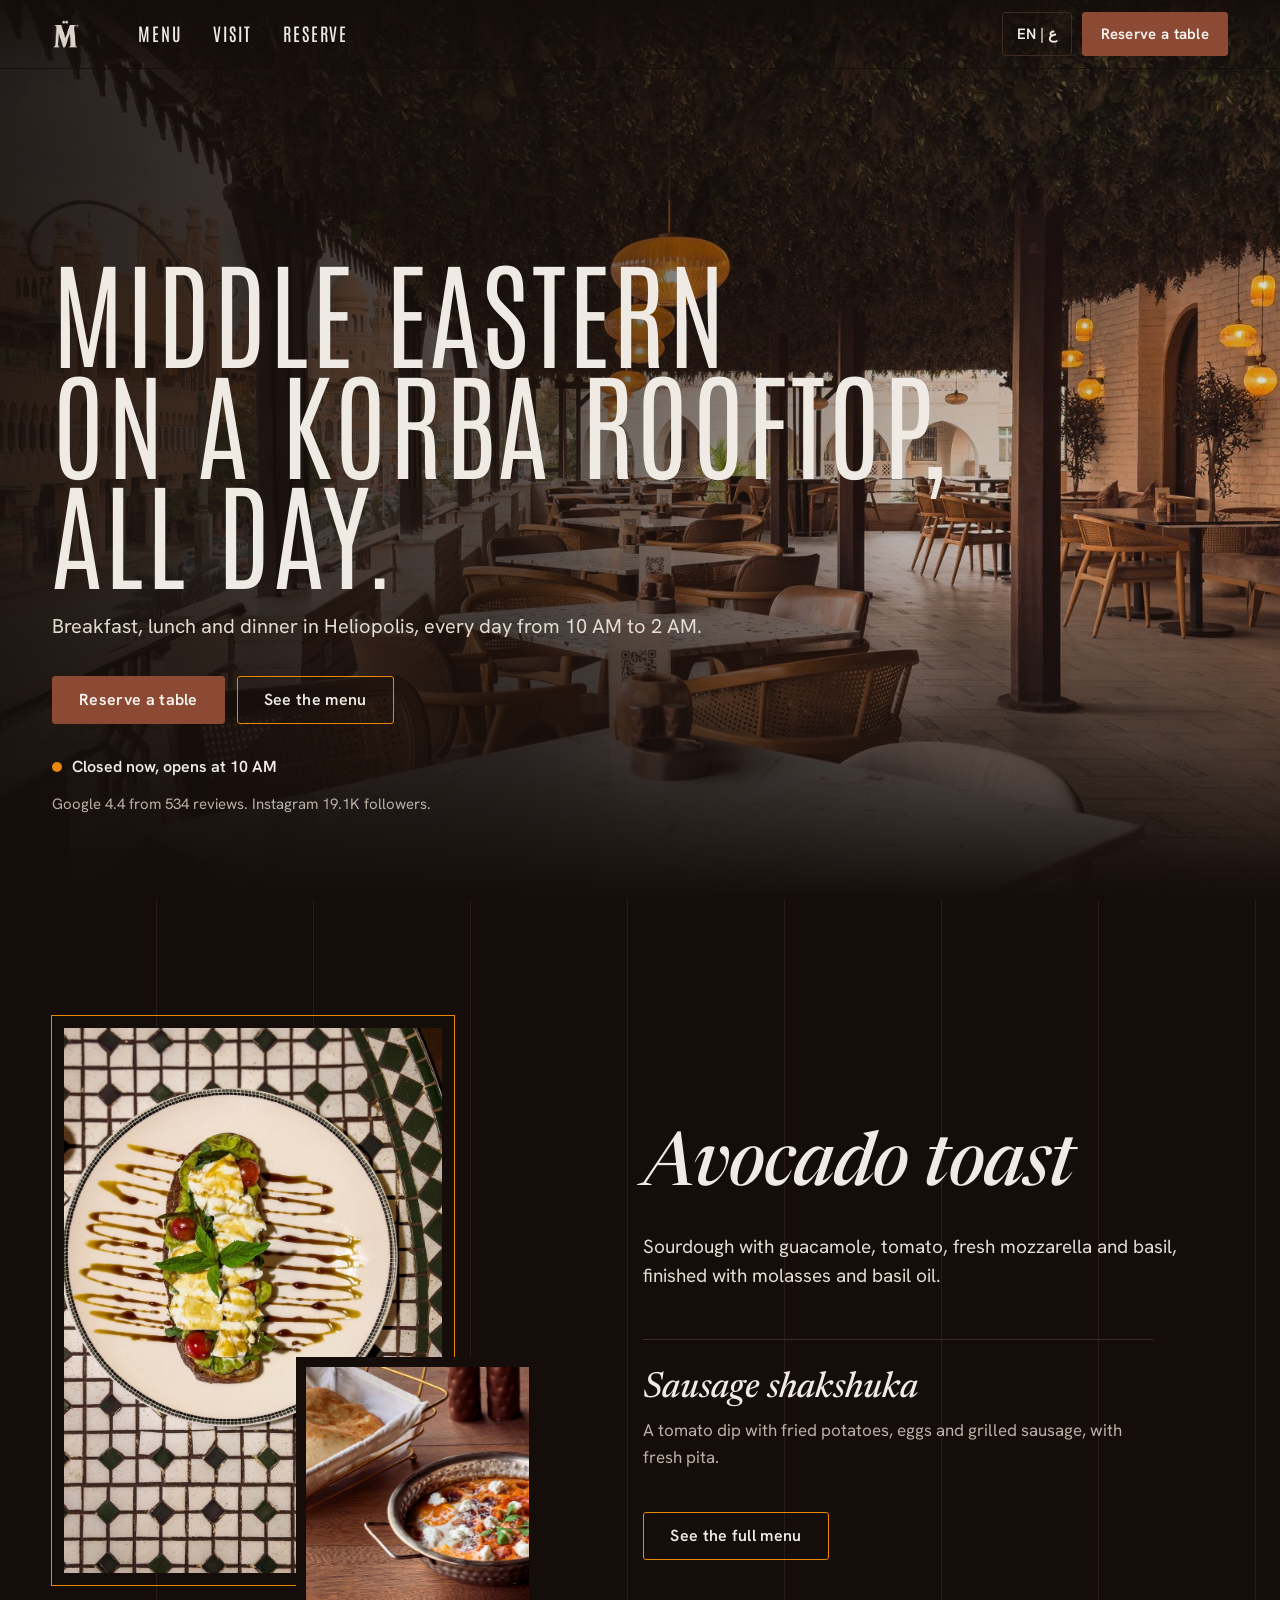
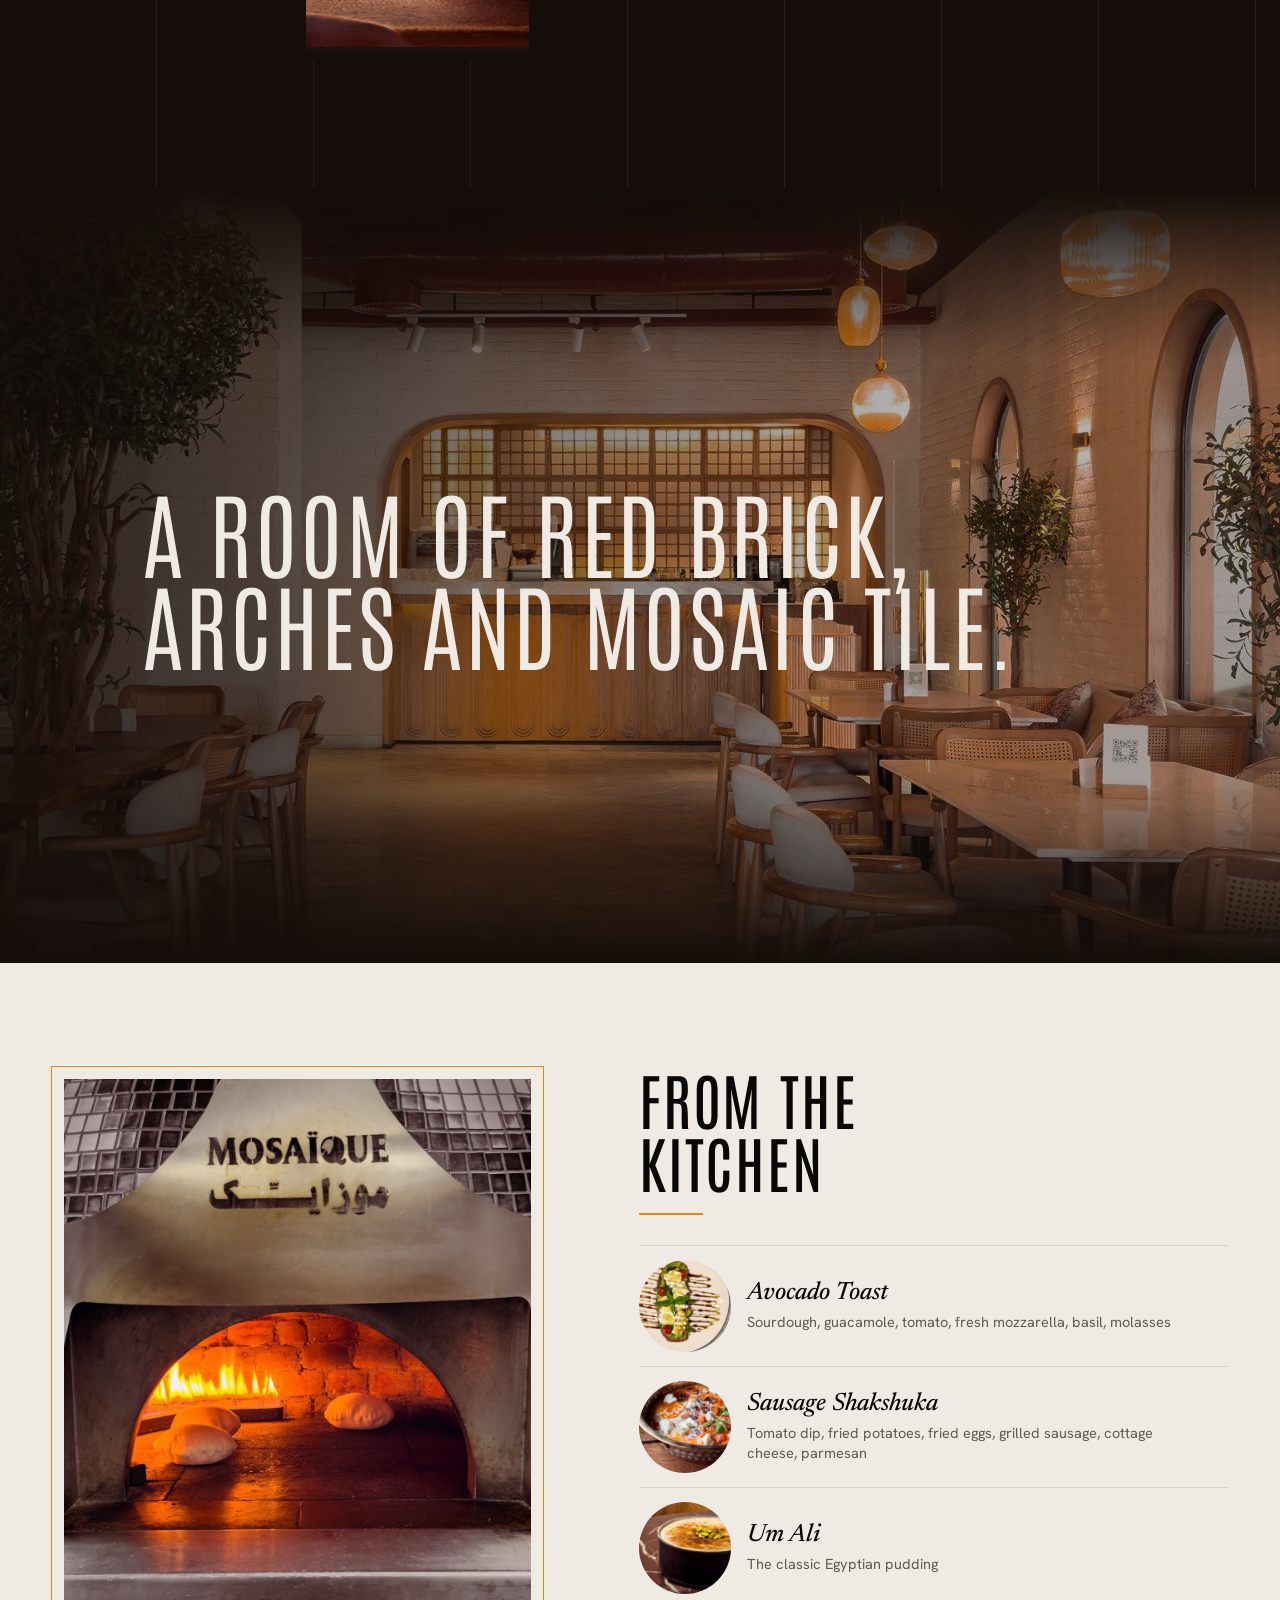
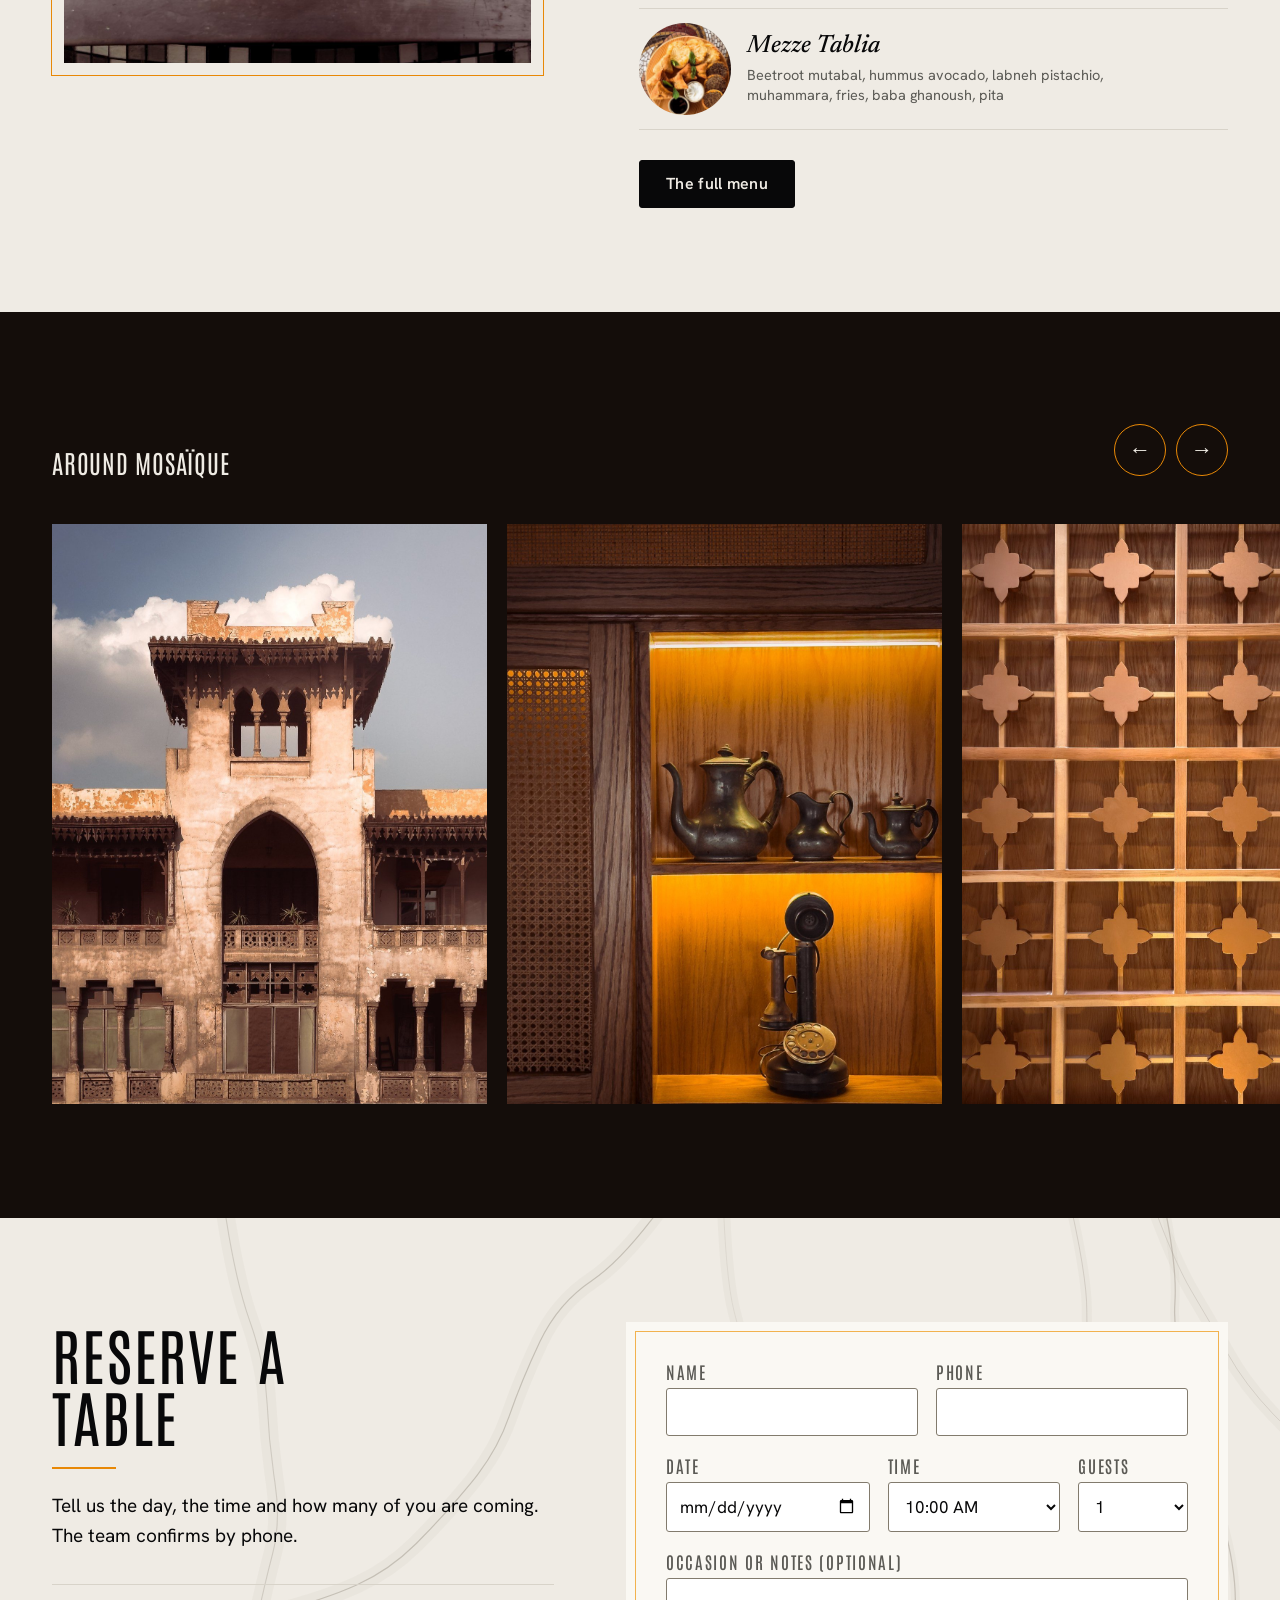
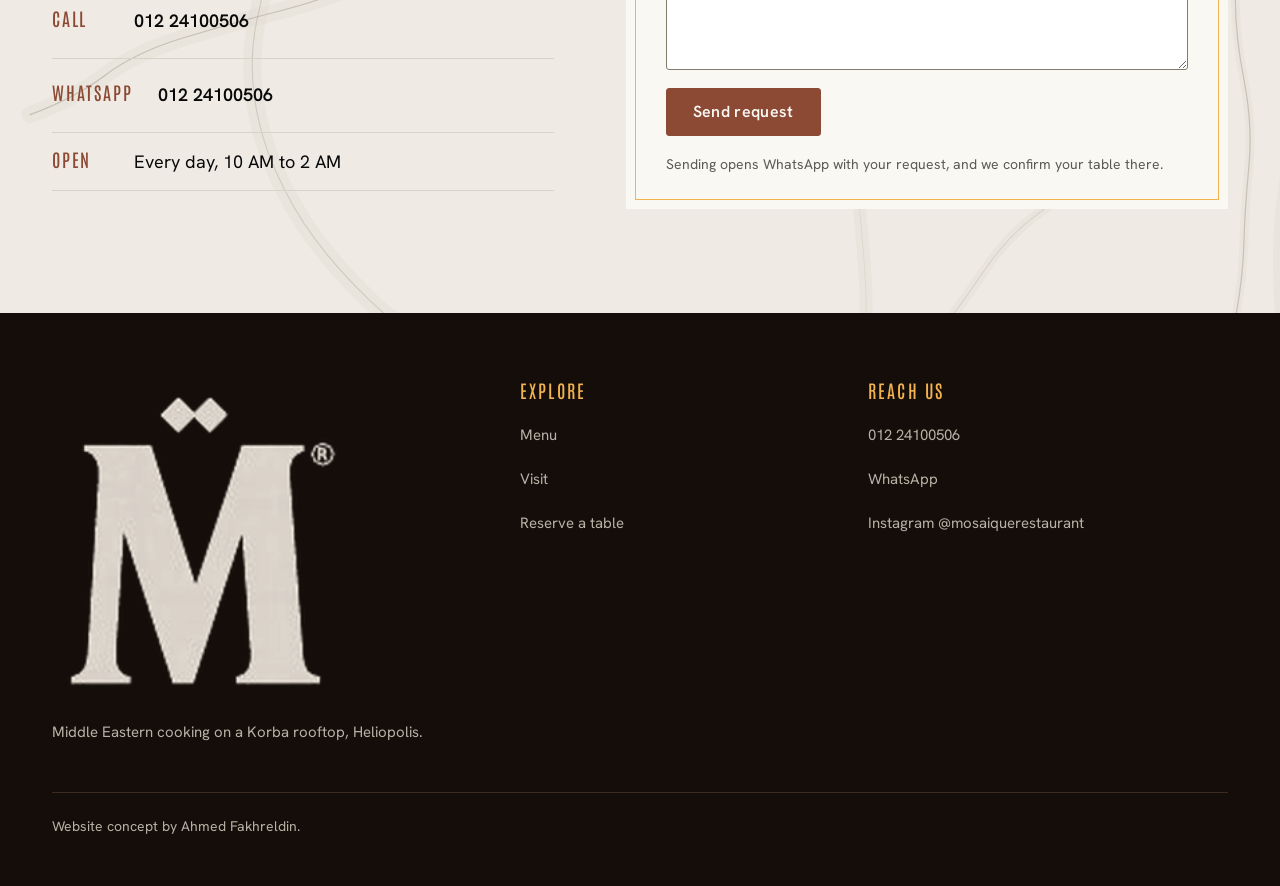
==== commit 7eab1ae6: "Faster mosaic intro, word first, fills any screen Co-Authored-By: Claude Opus 5.5 (1M context) <nore" ====
--- a/index.html
+++ b/index.html
@@ -82,4 +82,4 @@
  <div><h4>Explore</h4><ul><li><a href="menu.html">Menu</a></li><li><a href="visit.html">Visit</a></li><li><a href="index.html#reserve">Reserve a table</a></li></ul></div>
  <div><h4>Reach us</h4><ul><li><a href="tel:+201224100506">012 24100506</a></li><li><a href="https://wa.me/201224100506" target="_blank" rel="noopener">WhatsApp</a></li><li><a href="https://www.instagram.com/mosaiquerestaurant/" target="_blank" rel="noopener">Instagram @mosaiquerestaurant</a></li></ul></div>
  <p class="fine">Website concept by Ahmed Fakhreldin.</p>
-</div></footer><nav class="mbar" aria-label="Quick actions"><a class="main" href="index.html#reserve">Reserve</a><a href="menu.html">Menu</a><a href="tel:+201224100506">Call</a></nav><div class="toast" role="status" aria-live="polite">The Arabic version is coming soon.</div><script src="app.js?v=3"></script><script src="mosaic-loader.js?v=1" async></script></body></html>+</div></footer><nav class="mbar" aria-label="Quick actions"><a class="main" href="index.html#reserve">Reserve</a><a href="menu.html">Menu</a><a href="tel:+201224100506">Call</a></nav><div class="toast" role="status" aria-live="polite">The Arabic version is coming soon.</div><script src="app.js?v=3"></script><script src="mosaic-loader.js?v=2" async></script></body></html>
